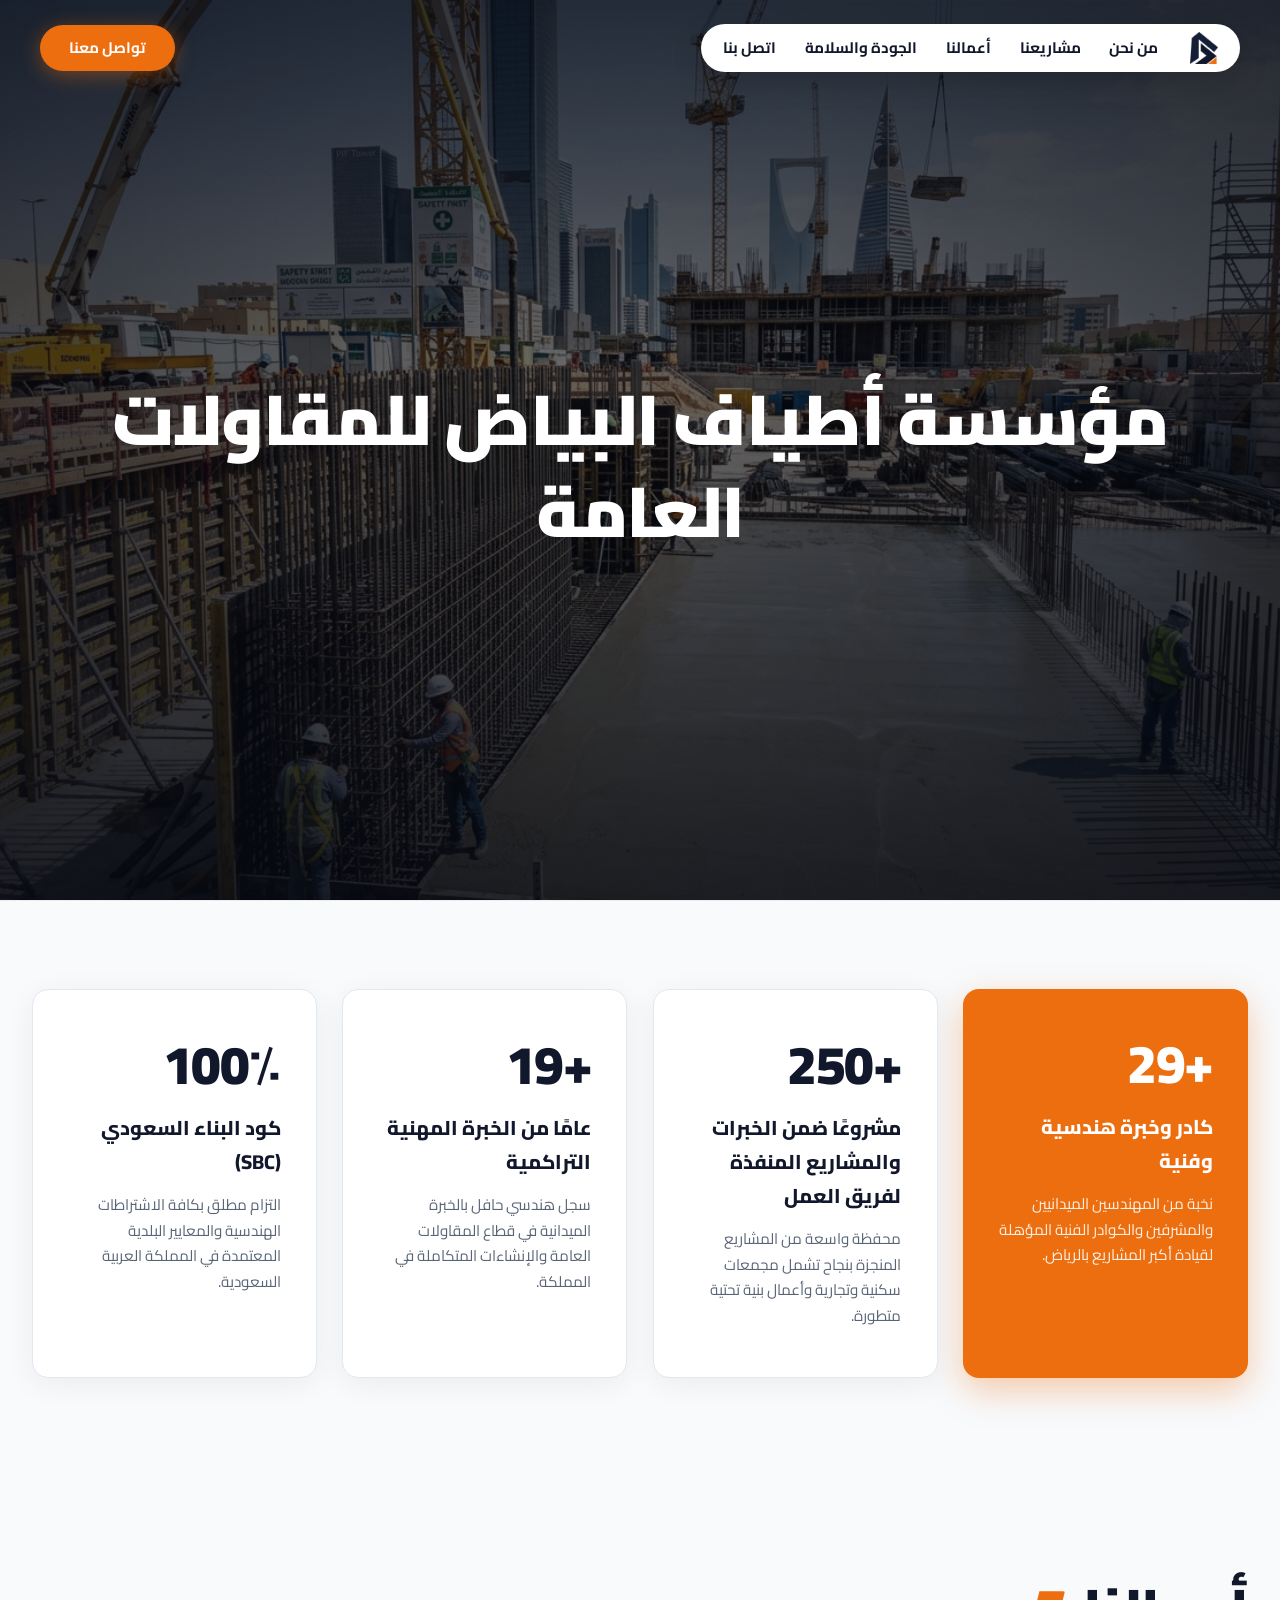
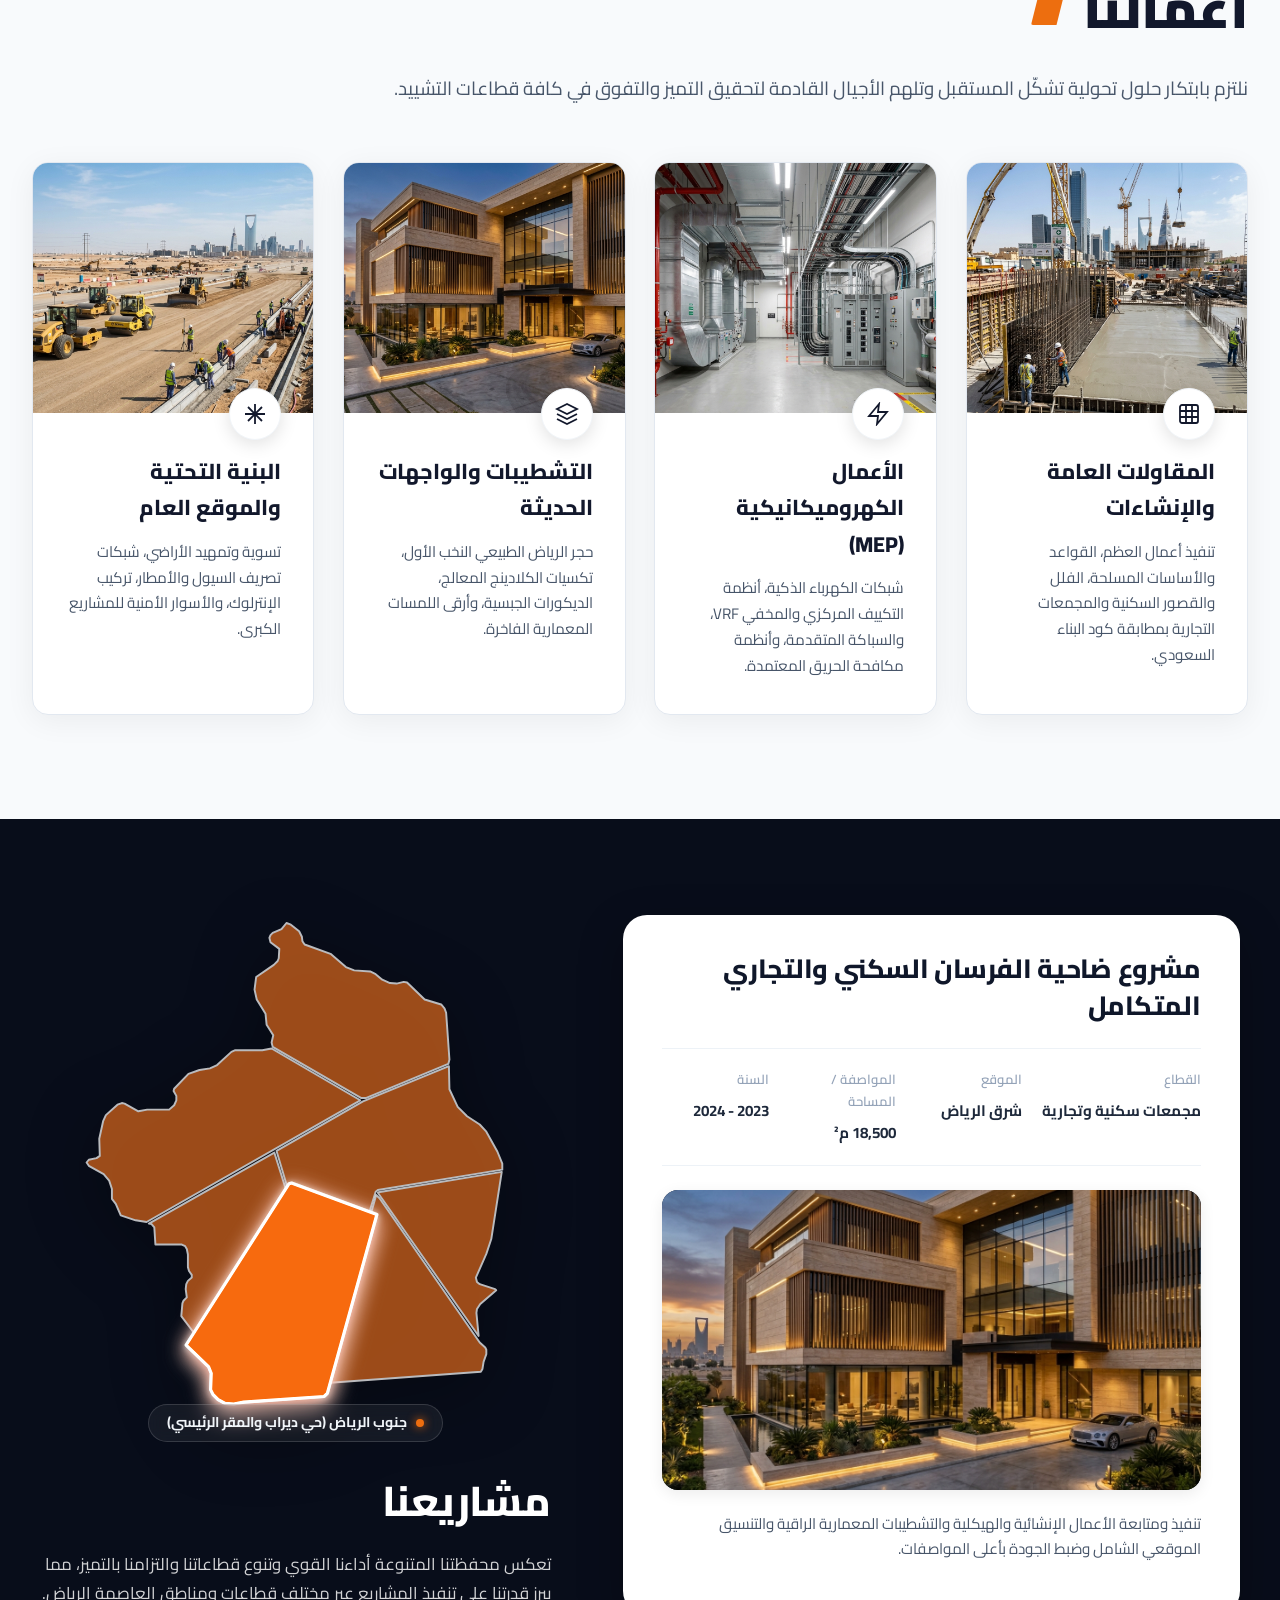
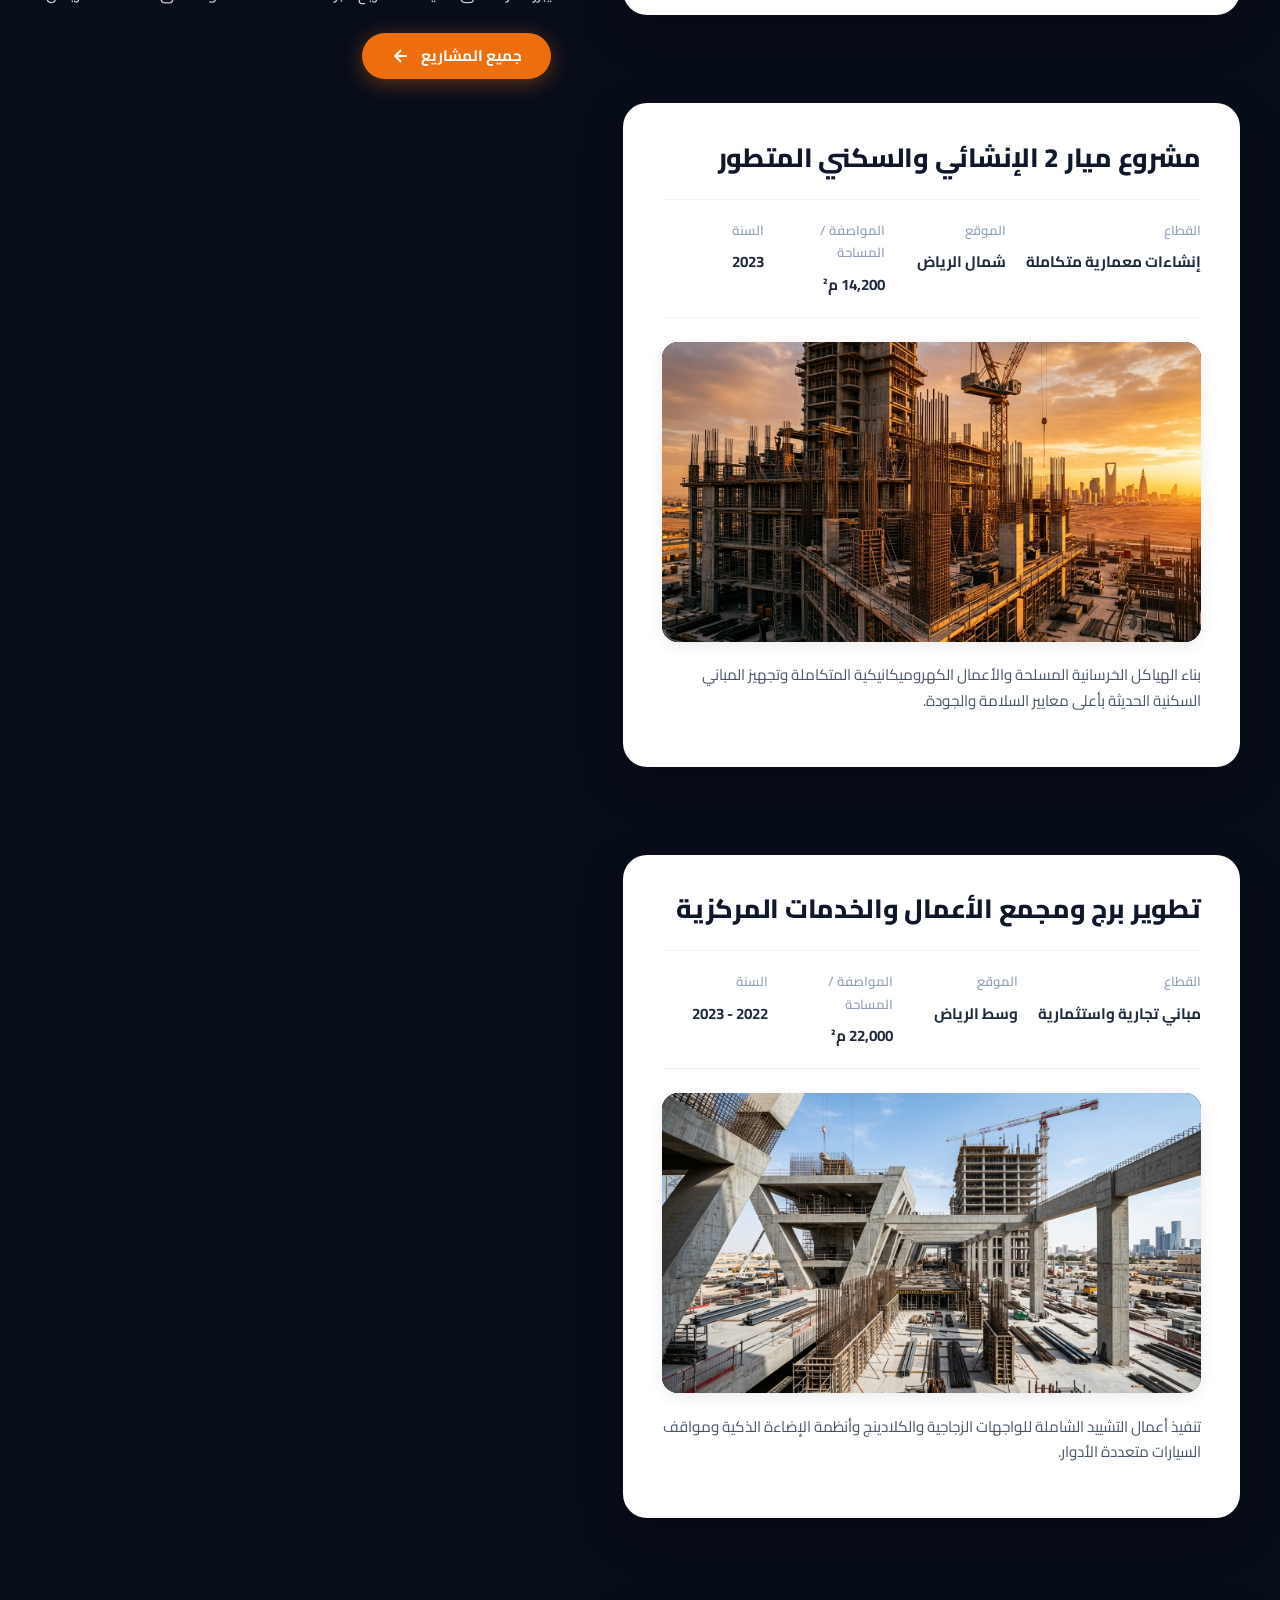
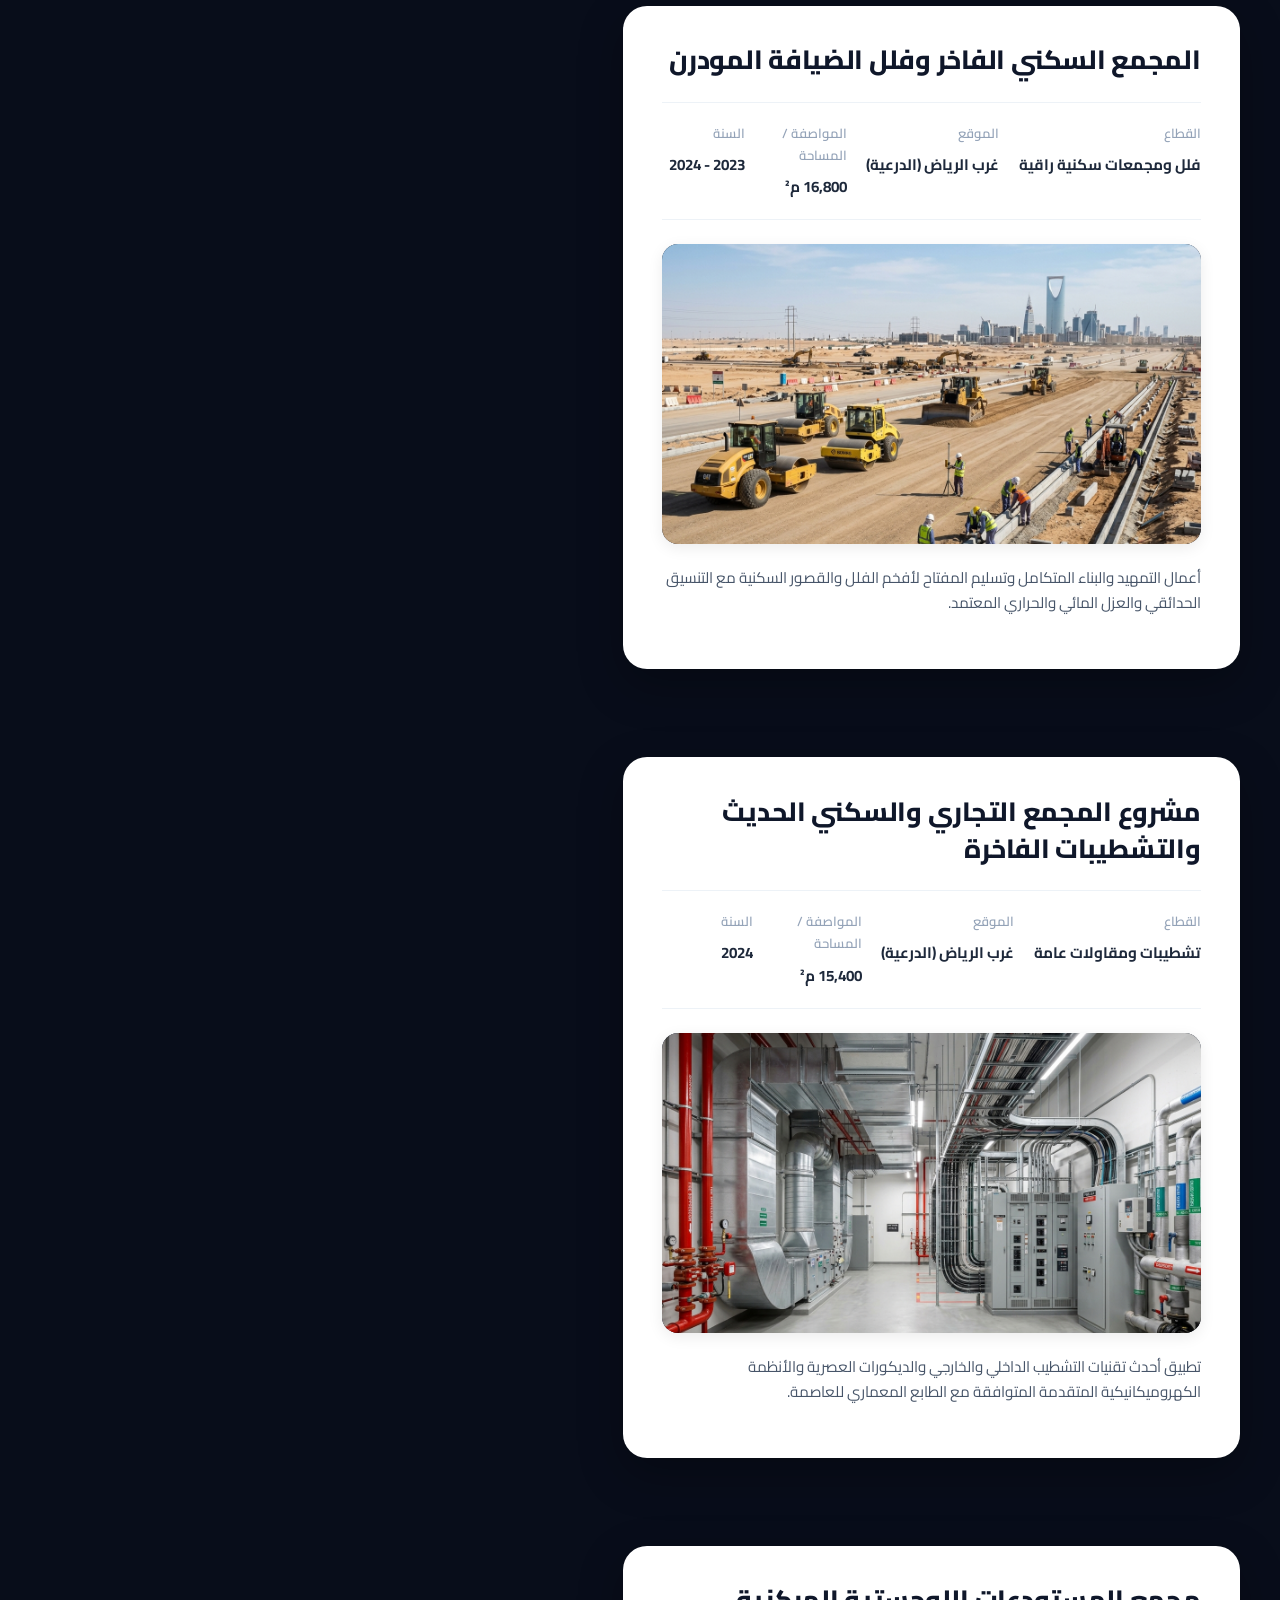
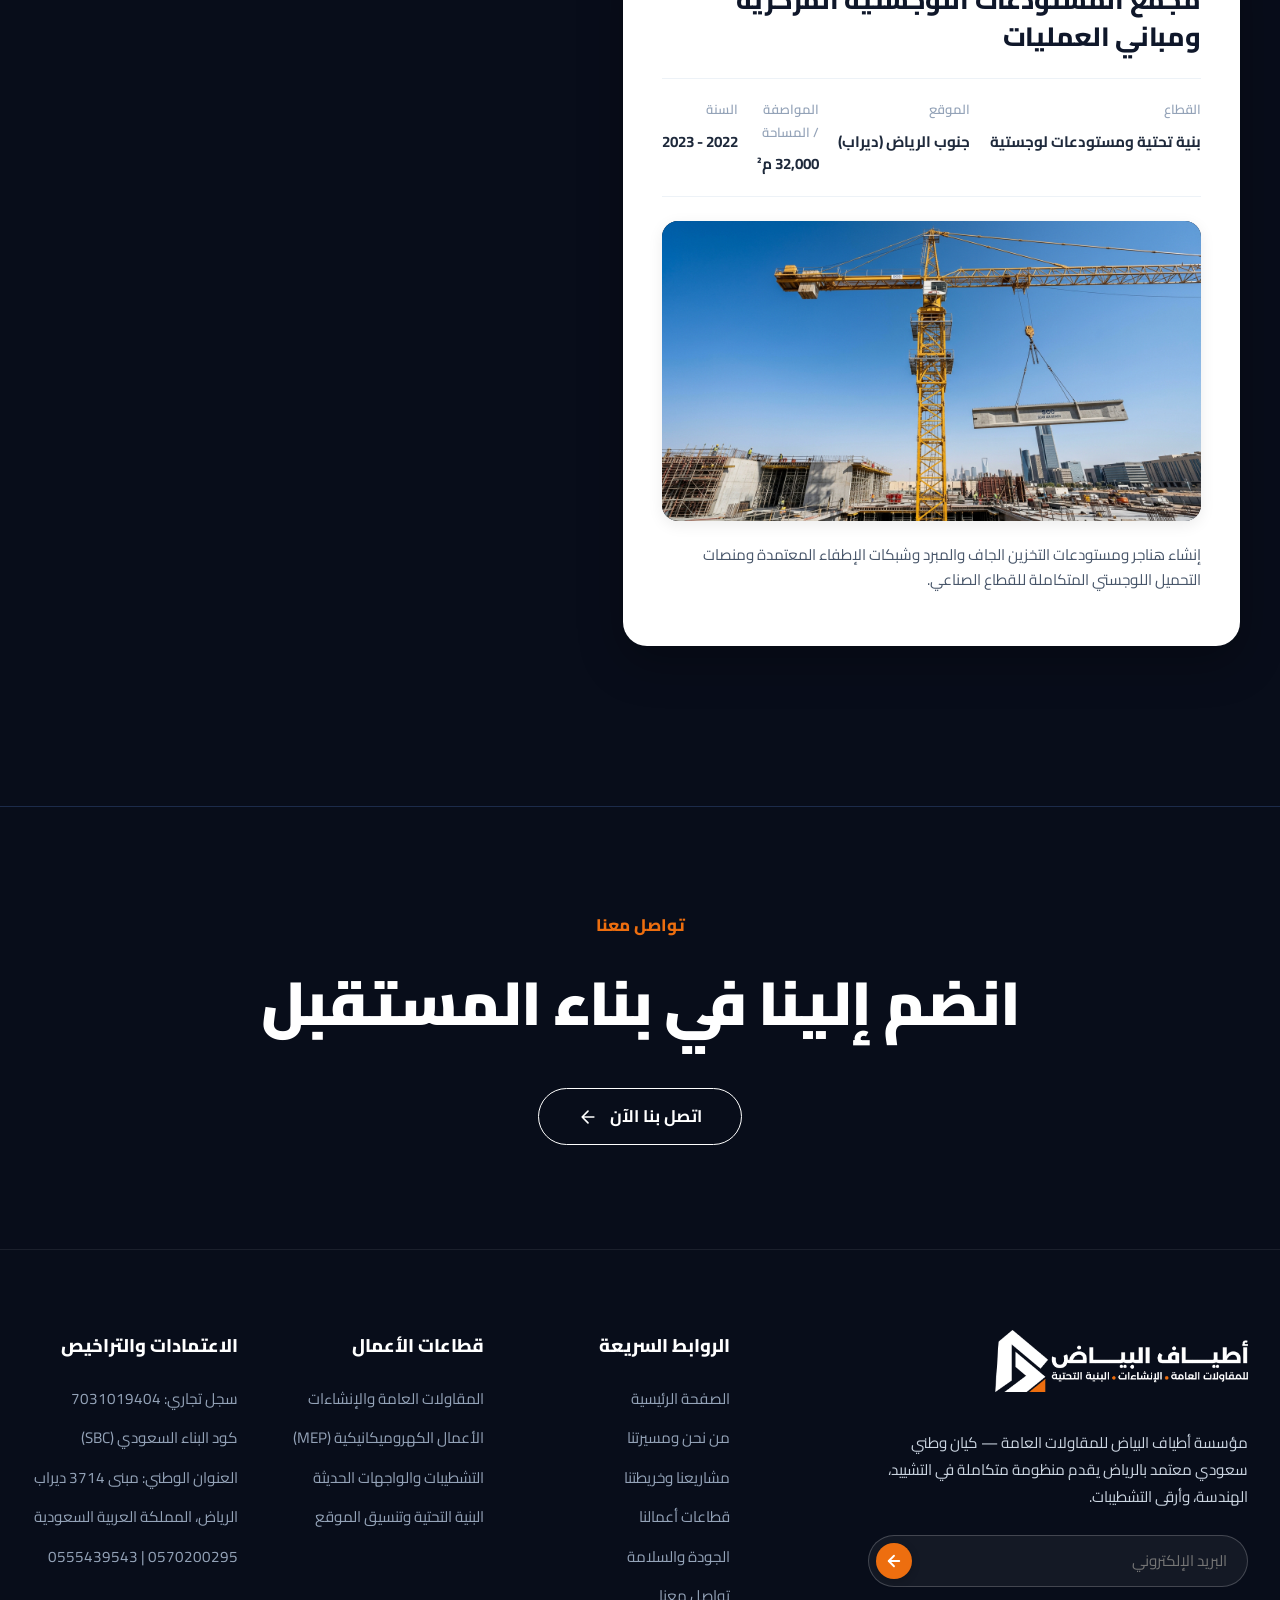
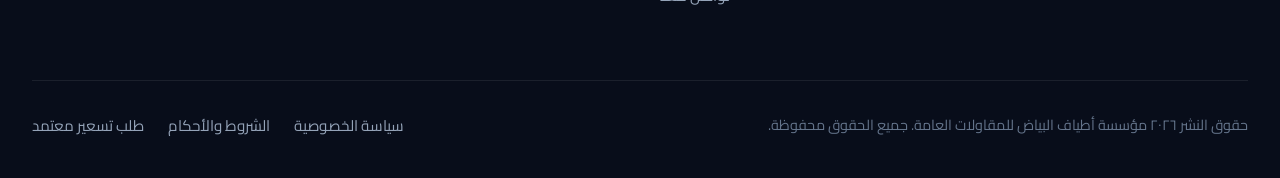
==== website/index.html @ ccd1df32 "Optimize mobile project cards sizing and padding to prevent screen clipping" ====
<!DOCTYPE html>
<html lang="ar" dir="rtl">
<head>
  <meta charset="UTF-8">
  <meta http-equiv="Cache-Control" content="no-cache, no-store, must-revalidate">
  <meta http-equiv="Pragma" content="no-cache">
  <meta http-equiv="Expires" content="0">
  <meta name="viewport" content="width=device-width, initial-scale=1.0">
  <title>مؤسسة أطياف البياض للمقاولات العامة | إتقانٌ يُبنى عليه</title>
  <meta name="description" content="مؤسسة وطنية سعودية رائدة في المقاولات العامة، الإنشاءات المتكاملة، الأعمال الكهروميكانيكية والتشطيبات الفاخرة بالرياض.">
  <link rel="stylesheet" href="css/style.css?v=20260916_v12">
  <link rel="icon" href="images/logo/logo-icon.png">
</head>
<body>
<!-- Nesma-Style Splash Screen / Intro Loader -->
<div class="site-splash-screen" id="siteSplashScreen">
  <div class="splash-inner">
    <div class="splash-logo-box">
      <img src="images/logo/logo-square.png" alt="أطياف البياض للمقاولات العامة" class="splash-logo-img">
    </div>
    <div class="splash-progress-bar">
      <div class="splash-progress-fill"></div>
    </div>
  </div>
</div>



<header class="site-header">
  <div class="header-inner">
    <!-- Right Floating Pill (With Vibrant Orange Brand Emblem) -->
    <div class="header-pill">
      <a href="index.html" class="pill-logo">
        <img src="images/logo/logo-icon.png" alt="أطياف البياض">
      </a>
      <button type="button" class="pill-toggle-btn" aria-label="القائمة">
        <svg class="icon-plus" width="18" height="18" viewBox="0 0 24 24" fill="none" stroke="#ffffff" stroke-width="2.8" stroke-linecap="round"><line x1="12" y1="5" x2="12" y2="19"></line><line x1="5" y1="12" x2="19" y2="12"></line></svg>
        <svg class="icon-hamburger" width="18" height="18" viewBox="0 0 24 24" fill="none" stroke="#ffffff" stroke-width="2.5" stroke-linecap="round"><line x1="4" y1="8" x2="20" y2="8"></line><line x1="4" y1="16" x2="20" y2="16"></line></svg>
      </button>
      <nav class="pill-nav">
        <a href="about.html" class="pill-link ">من نحن</a>
        <a href="projects.html" class="pill-link ">مشاريعنا</a>
        <a href="services.html" class="pill-link ">أعمالنا</a>
        <a href="quality-safety.html" class="pill-link ">الجودة والسلامة</a>
        <a href="contact.html" class="pill-link ">اتصل بنا</a>
      </nav>
    </div>
    
    <!-- Left Floating Elements -->
    <div class="header-left">
      <a href="contact.html" class="btn-pill-orange">تواصل معنا</a>
    </div>
  </div>
</header>

<!-- Mobile Navigation Drawer -->
<div class="mobile-nav-drawer">
  <div class="mobile-drawer-header">
    <img src="images/logo/logo-white.png" alt="أطياف البياض" style="height: 38px;">
    <button class="mobile-drawer-close" aria-label="إغلاق">&times;</button>
  </div>
  <div class="mobile-drawer-links">
    <a href="index.html" class="mobile-drawer-link active">الرئيسية</a>
    <a href="about.html" class="mobile-drawer-link ">من نحن</a>
    <a href="projects.html" class="mobile-drawer-link ">مشاريعنا</a>
    <a href="services.html" class="mobile-drawer-link ">أعمالنا</a>
    <a href="quality-safety.html" class="mobile-drawer-link ">الجودة والسلامة</a>
    <a href="contact.html" class="mobile-drawer-link ">اتصل بنا</a>
  </div>
  <div style="margin-top: auto;">
    <a href="contact.html" class="btn-pill-orange" style="width: 100%; justify-content: center;">طلب تسعير مباشر</a>
  </div>
</div>
<div class="drawer-overlay"></div>


<!-- Hero Section (Full-Screen Edge-to-Edge Architectural Video - Prominent & Minimal) -->
<section class="hero-nesma">
  <video class="hero-video-bg" autoplay muted loop playsinline poster="images/sector-construction.jpg">
    <source src="images/hero-video.mp4" type="video/mp4">
  </video>
  <div class="hero-fallback-bg" style="background-image: url('images/sector-construction.jpg');"></div>
  <div class="hero-overlay-nesma"></div>
  
  <div class="container">
    <div class="hero-content-nesma">
      <!-- Minimalist Dynamic Changing Single-Line Headline -->
      <h1 class="hero-dynamic-line">
        <span class="hero-rotating-text fade-in" id="heroRotatingText">مؤسسة أطياف البياض للمقاولات العامة</span>
      </h1>
    </div>
  </div>
</section>

<!-- Facts / Odometer Metric Row (Nesma 4 Floating Cards) -->
<section class="facts-section-nesma">
  <div class="container">
    <div class="facts-row-nesma">
      <!-- Card 1: Orange Featured Card -->
      <div class="fact-card-nesma fact-card-orange">
        <div class="fact-big-num">
          <span>+</span><span class="counter-val" data-target="29">29</span>
        </div>
        <div class="fact-card-title">كادر وخبرة هندسية وفنية</div>
        <p class="fact-card-p">نخبة من المهندسين الميدانيين والمشرفين والكوادر الفنية المؤهلة لقيادة أكبر المشاريع بالرياض.</p>
      </div>
      
      <!-- Card 2: White Card -->
      <div class="fact-card-nesma fact-card-white">
        <div class="fact-big-num">
          <span>+</span><span class="counter-val" data-target="250">250</span>
        </div>
        <div class="fact-card-title">مشروعًا ضمن الخبرات والمشاريع المنفذة لفريق العمل</div>
        <p class="fact-card-p">محفظة واسعة من المشاريع المنجزة بنجاح تشمل مجمعات سكنية وتجارية وأعمال بنية تحتية متطورة.</p>
      </div>
      
      <!-- Card 3: White Card -->
      <div class="fact-card-nesma fact-card-white">
        <div class="fact-big-num">
          <span>+</span><span class="counter-val" data-target="19">19</span>
        </div>
        <div class="fact-card-title">عامًا من الخبرة المهنية التراكمية</div>
        <p class="fact-card-p">سجل هندسي حافل بالخبرة الميدانية في قطاع المقاولات العامة والإنشاءات المتكاملة في المملكة.</p>
      </div>
      
      <!-- Card 4: White Card -->
      <div class="fact-card-nesma fact-card-white">
        <div class="fact-big-num">
          <span class="counter-val" data-target="100">100</span><span>٪</span>
        </div>
        <div class="fact-card-title">كود البناء السعودي (SBC)</div>
        <p class="fact-card-p">التزام مطلق بكافة الاشتراطات الهندسية والمعايير البلدية المعتمدة في المملكة العربية السعودية.</p>
      </div>
    </div>
  </div>
</section>

<!-- Our Business / Services Grid (Nesma Signature) -->
<section class="section-nesma section-nesma-light">
  <div class="container">
    <div class="section-head-nesma">
      <div class="heading-with-polygon">
        <span>أعمالنا</span>
        <span class="polygon-accent"></span>
      </div>
      <p class="section-subtitle-nesma">
        نلتزم بابتكار حلول تحولية تشكّل المستقبل وتلهم الأجيال القادمة لتحقيق التميز والتفوق في كافة قطاعات التشييد.
      </p>
    </div>
    
    <div class="services-row-nesma">
      <!-- Sector 1: Construction -->
      <a href="services.html#construction" class="service-card-nesma">
        <div class="service-img-wrap">
          <img src="images/sector-construction.jpg" alt="المقاولات العامة والإنشاءات">
        </div>
        <div class="service-icon-circle">
          <svg width="24" height="24" viewBox="0 0 24 24" fill="none" stroke="currentColor" stroke-width="1.8"><rect x="3" y="3" width="18" height="18" rx="2"/><path d="M9 3v18M15 3v18M3 9h18M3 15h18"/></svg>
        </div>
        <div class="service-content">
          <h3 class="service-title">المقاولات العامة والإنشاءات</h3>
          <p class="service-desc">تنفيذ أعمال العظم، القواعد والأساسات المسلحة، الفلل والقصور السكنية والمجمعات التجارية بمطابقة كود البناء السعودي.</p>
        </div>
      </a>
      
      <!-- Sector 2: MEP -->
      <a href="services.html#mep" class="service-card-nesma">
        <div class="service-img-wrap">
          <img src="images/sector-mep.jpg" alt="الأعمال الكهروميكانيكية">
        </div>
        <div class="service-icon-circle">
          <svg width="24" height="24" viewBox="0 0 24 24" fill="none" stroke="currentColor" stroke-width="1.8"><path d="M13 2L3 14h9l-1 8 10-12h-9l1-8z"/></svg>
        </div>
        <div class="service-content">
          <h3 class="service-title">الأعمال الكهروميكانيكية (MEP)</h3>
          <p class="service-desc">شبكات الكهرباء الذكية، أنظمة التكييف المركزي والمخفي VRF، والسباكة المتقدمة، وأنظمة مكافحة الحريق المعتمدة.</p>
        </div>
      </a>
      
      <!-- Sector 3: Finishing -->
      <a href="services.html#finishing" class="service-card-nesma">
        <div class="service-img-wrap">
          <img src="images/sector-finishing.jpg" alt="التشطيبات والواجهات الحديثة">
        </div>
        <div class="service-icon-circle">
          <svg width="24" height="24" viewBox="0 0 24 24" fill="none" stroke="currentColor" stroke-width="1.8"><path d="M12 2L2 7l10 5 10-5-10-5zM2 17l10 5 10-5M2 12l10 5 10-5"/></svg>
        </div>
        <div class="service-content">
          <h3 class="service-title">التشطيبات والواجهات الحديثة</h3>
          <p class="service-desc">حجر الرياض الطبيعي النخب الأول، تكسيات الكلادينج المعالج، الديكورات الجبسية، وأرقى اللمسات المعمارية الفاخرة.</p>
        </div>
      </a>
      
      <!-- Sector 4: Infrastructure -->
      <a href="services.html#infrastructure" class="service-card-nesma">
        <div class="service-img-wrap">
          <img src="images/sector-infrastructure.jpg" alt="البنية التحتية وتنسيق الموقع">
        </div>
        <div class="service-icon-circle">
          <svg width="24" height="24" viewBox="0 0 24 24" fill="none" stroke="currentColor" stroke-width="1.8"><path d="M2 12h20M12 2v20M5 5l14 14M5 19L19 5"/></svg>
        </div>
        <div class="service-content">
          <h3 class="service-title">البنية التحتية والموقع العام</h3>
          <p class="service-desc">تسوية وتمهيد الأراضي، شبكات تصريف السيول والأمطار، تركيب الإنترلوك، والأسوار الأمنية للمشاريع الكبرى.</p>
        </div>
      </a>
    </div>
  </div>
</section>


<!-- ==========================================================================
     NESMA & PARTNERS SCROLLYTELLING PROJECTS SECTION
     Unified Project Cards (Image + Information in ONE Container) + Sticky Riyadh Vector Map
     ========================================================================== -->
<section class="scrolly-projects-section" id="projects-section">
  <div class="scrolly-projects-container">
    
    <!-- Left Column: Natural Vertical Stream of Unified Project Cards -->
    <div class="scrolly-projects-stream">
      
      <!-- Project Item 1 -->
      <article class="scrolly-project-item" data-sector="sec-east" id="proj-item-1">
        <div class="project-white-card">
          <!-- 1. Title -->
          <h3 class="p-card-title">مشروع ضاحية الفرسان السكني والتجاري المتكامل</h3>
          
          <!-- 2. Metadata (4 Columns) -->
          <div class="p-card-meta-grid">
            <div class="p-meta-box">
              <span class="p-meta-lbl">القطاع</span>
              <strong class="p-meta-val">مجمعات سكنية وتجارية</strong>
            </div>
            <div class="p-meta-box">
              <span class="p-meta-lbl">الموقع</span>
              <strong class="p-meta-val">شرق الرياض</strong>
            </div>
            <div class="p-meta-box">
              <span class="p-meta-lbl">المواصفة / المساحة</span>
              <strong class="p-meta-val">18,500 م²</strong>
            </div>
            <div class="p-meta-box">
              <span class="p-meta-lbl">السنة</span>
              <strong class="p-meta-val">2023 - 2024</strong>
            </div>
          </div>

          <!-- 3. Photo inside the Container -->
          <div class="p-card-img-wrap">
            <img src="images/projects/proj-1.jpg" alt="مشروع ضاحية الفرسان السكني والتجاري المتكامل" loading="lazy">
          </div>

          <!-- 4. Description -->
          <p class="p-card-desc">
            تنفيذ ومتابعة الأعمال الإنشائية والهيكلية والتشطيبات المعمارية الراقية والتنسيق الموقعي الشامل وضبط الجودة بأعلى المواصفات.
          </p>
        </div>
      </article>

      <!-- Project Item 2 -->
      <article class="scrolly-project-item" data-sector="sec-north" id="proj-item-2">
        <div class="project-white-card">
          <!-- 1. Title -->
          <h3 class="p-card-title">مشروع ميار 2 الإنشائي والسكني المتطور</h3>
          
          <!-- 2. Metadata (4 Columns) -->
          <div class="p-card-meta-grid">
            <div class="p-meta-box">
              <span class="p-meta-lbl">القطاع</span>
              <strong class="p-meta-val">إنشاءات معمارية متكاملة</strong>
            </div>
            <div class="p-meta-box">
              <span class="p-meta-lbl">الموقع</span>
              <strong class="p-meta-val">شمال الرياض</strong>
            </div>
            <div class="p-meta-box">
              <span class="p-meta-lbl">المواصفة / المساحة</span>
              <strong class="p-meta-val">14,200 م²</strong>
            </div>
            <div class="p-meta-box">
              <span class="p-meta-lbl">السنة</span>
              <strong class="p-meta-val">2023</strong>
            </div>
          </div>

          <!-- 3. Photo inside the Container -->
          <div class="p-card-img-wrap">
            <img src="images/projects/proj-2.jpg" alt="مشروع ميار 2 الإنشائي والسكني المتطور" loading="lazy">
          </div>

          <!-- 4. Description -->
          <p class="p-card-desc">
            بناء الهياكل الخرسانية المسلحة والأعمال الكهروميكانيكية المتكاملة وتجهيز المباني السكنية الحديثة بأعلى معايير السلامة والجودة.
          </p>
        </div>
      </article>

      <!-- Project Item 3 -->
      <article class="scrolly-project-item" data-sector="sec-center" id="proj-item-3">
        <div class="project-white-card">
          <!-- 1. Title -->
          <h3 class="p-card-title">تطوير برج ومجمع الأعمال والخدمات المركزية</h3>
          
          <!-- 2. Metadata (4 Columns) -->
          <div class="p-card-meta-grid">
            <div class="p-meta-box">
              <span class="p-meta-lbl">القطاع</span>
              <strong class="p-meta-val">مباني تجارية واستثمارية</strong>
            </div>
            <div class="p-meta-box">
              <span class="p-meta-lbl">الموقع</span>
              <strong class="p-meta-val">وسط الرياض</strong>
            </div>
            <div class="p-meta-box">
              <span class="p-meta-lbl">المواصفة / المساحة</span>
              <strong class="p-meta-val">22,000 م²</strong>
            </div>
            <div class="p-meta-box">
              <span class="p-meta-lbl">السنة</span>
              <strong class="p-meta-val">2022 - 2023</strong>
            </div>
          </div>

          <!-- 3. Photo inside the Container -->
          <div class="p-card-img-wrap">
            <img src="images/projects/proj-3.jpg" alt="تطوير برج ومجمع الأعمال والخدمات المركزية" loading="lazy">
          </div>

          <!-- 4. Description -->
          <p class="p-card-desc">
            تنفيذ أعمال التشييد الشاملة للواجهات الزجاجية والكلادينج وأنظمة الإضاءة الذكية ومواقف السيارات متعددة الأدوار.
          </p>
        </div>
      </article>

      <!-- Project Item 4 -->
      <article class="scrolly-project-item" data-sector="sec-west" id="proj-item-4">
        <div class="project-white-card">
          <!-- 1. Title -->
          <h3 class="p-card-title">المجمع السكني الفاخر وفلل الضيافة المودرن</h3>
          
          <!-- 2. Metadata (4 Columns) -->
          <div class="p-card-meta-grid">
            <div class="p-meta-box">
              <span class="p-meta-lbl">القطاع</span>
              <strong class="p-meta-val">فلل ومجمعات سكنية راقية</strong>
            </div>
            <div class="p-meta-box">
              <span class="p-meta-lbl">الموقع</span>
              <strong class="p-meta-val">غرب الرياض (الدرعية)</strong>
            </div>
            <div class="p-meta-box">
              <span class="p-meta-lbl">المواصفة / المساحة</span>
              <strong class="p-meta-val">16,800 م²</strong>
            </div>
            <div class="p-meta-box">
              <span class="p-meta-lbl">السنة</span>
              <strong class="p-meta-val">2023 - 2024</strong>
            </div>
          </div>

          <!-- 3. Photo inside the Container -->
          <div class="p-card-img-wrap">
            <img src="images/projects/proj-4.jpg" alt="المجمع السكني الفاخر وفلل الضيافة المودرن" loading="lazy">
          </div>

          <!-- 4. Description -->
          <p class="p-card-desc">
            أعمال التمهيد والبناء المتكامل وتسليم المفتاح لأفخم الفلل والقصور السكنية مع التنسيق الحدائقي والعزل المائي والحراري المعتمد.
          </p>
        </div>
      </article>

      <!-- Project Item 5 -->
      <article class="scrolly-project-item" data-sector="sec-west" id="proj-item-5">
        <div class="project-white-card">
          <!-- 1. Title -->
          <h3 class="p-card-title">مشروع المجمع التجاري والسكني الحديث والتشطيبات الفاخرة</h3>
          
          <!-- 2. Metadata (4 Columns) -->
          <div class="p-card-meta-grid">
            <div class="p-meta-box">
              <span class="p-meta-lbl">القطاع</span>
              <strong class="p-meta-val">تشطيبات ومقاولات عامة</strong>
            </div>
            <div class="p-meta-box">
              <span class="p-meta-lbl">الموقع</span>
              <strong class="p-meta-val">غرب الرياض (الدرعية)</strong>
            </div>
            <div class="p-meta-box">
              <span class="p-meta-lbl">المواصفة / المساحة</span>
              <strong class="p-meta-val">15,400 م²</strong>
            </div>
            <div class="p-meta-box">
              <span class="p-meta-lbl">السنة</span>
              <strong class="p-meta-val">2024</strong>
            </div>
          </div>

          <!-- 3. Photo inside the Container -->
          <div class="p-card-img-wrap">
            <img src="images/projects/proj-5.jpg" alt="مشروع المجمع التجاري والسكني الحديث" loading="lazy">
          </div>

          <!-- 4. Description -->
          <p class="p-card-desc">
            تطبيق أحدث تقنيات التشطيب الداخلي والخارجي والديكورات العصرية والأنظمة الكهروميكانيكية المتقدمة المتوافقة مع الطابع المعماري للعاصمة.
          </p>
        </div>
      </article>

      <!-- Project Item 6 -->
      <article class="scrolly-project-item" data-sector="sec-south" id="proj-item-6">
        <div class="project-white-card">
          <!-- 1. Title -->
          <h3 class="p-card-title">مجمع المستودعات اللوجستية المركزية ومباني العمليات</h3>
          
          <!-- 2. Metadata (4 Columns) -->
          <div class="p-card-meta-grid">
            <div class="p-meta-box">
              <span class="p-meta-lbl">القطاع</span>
              <strong class="p-meta-val">بنية تحتية ومستودعات لوجستية</strong>
            </div>
            <div class="p-meta-box">
              <span class="p-meta-lbl">الموقع</span>
              <strong class="p-meta-val">جنوب الرياض (ديراب)</strong>
            </div>
            <div class="p-meta-box">
              <span class="p-meta-lbl">المواصفة / المساحة</span>
              <strong class="p-meta-val">32,000 م²</strong>
            </div>
            <div class="p-meta-box">
              <span class="p-meta-lbl">السنة</span>
              <strong class="p-meta-val">2022 - 2023</strong>
            </div>
          </div>

          <!-- 3. Photo inside the Container -->
          <div class="p-card-img-wrap">
            <img src="images/projects/proj-6.jpg" alt="مجمع المستودعات اللوجستية المركزية ومباني العمليات" loading="lazy">
          </div>

          <!-- 4. Description -->
          <p class="p-card-desc">
            إنشاء هناجر ومستودعات التخزين الجاف والمبرد وشبكات الإطفاء المعتمدة ومنصات التحميل اللوجستي المتكاملة للقطاع الصناعي.
          </p>
        </div>
      </article>

    </div>

    <!-- Right Column: Clean Detailed Riyadh Vector Map Directly on Navy Canvas -->
    <div class="scrolly-map-sticky-col">
      <div class="nesma-map-wrapper">
  <svg class="riyadh-real-map-svg" id="riyadhRealMapSvg" viewBox="0 0 757 850" fill="none" xmlns="http://www.w3.org/2000/svg">
  <defs>
    <filter id="activePieceGlow" x="-30%" y="-30%" width="160%" height="160%">
      <feDropShadow dx="0" dy="8" stdDeviation="16" flood-color="#ED6E0F" flood-opacity="0.85"/>
      <feDropShadow dx="0" dy="2" stdDeviation="6" flood-color="#ffffff" flood-opacity="0.9"/>
    </filter>
  </defs>
  <g class="map-sectors-group">
    <!-- Sector 1: شمال الرياض (النرجس والياسمين) -->
    <path id="sec-north" class="map-piece" data-name="شمال الرياض (النرجس والياسمين)" data-cx="476.0" data-cy="175.7" d="M 334 22 L 332 27 L 334 35 L 350 47 L 349 64 L 347 69 L 340 76 L 308 98 L 305 121 L 309 139 L 325 165 L 327 185 L 339 204 L 336 217 L 338 225 L 499 318 L 507 318 L 657 256 L 659 248 L 653 163 L 650 155 L 644 148 L 614 139 L 582 108 L 576 107 L 563 110 L 551 109 L 537 103 L 525 93 L 515 88 L 486 86 L 471 80 L 443 56 L 396 39 L 392 33 L 391 25 L 386 15 L 371 3 L 363 0 L 354 11 L 338 18 Z" fill="#E8630C" stroke="#FFFFFF" stroke-width="3.5" stroke-linejoin="round" />
    <!-- Sector 2: غرب الرياض (بوابة الدرعية) -->
    <path id="sec-west" class="map-piece" data-name="غرب الرياض (بوابة الدرعية)" data-cx="225.3" data-cy="375.0" d="M 497 322 L 336 228 L 319 231 L 270 231 L 263 234 L 237 258 L 224 264 L 205 267 L 185 274 L 159 301 L 158 305 L 163 314 L 163 322 L 159 331 L 150 339 L 110 339 L 94 342 L 69 328 L 64 327 L 56 330 L 35 349 L 30 360 L 23 392 L 24 423 L 18 427 L 4 430 L 0 435 L 4 441 L 31 456 L 41 468 L 46 483 L 46 501 L 53 510 L 62 531 L 89 540 L 109 543 Z" fill="#E8630C" stroke="#FFFFFF" stroke-width="3.5" stroke-linejoin="round" />
    <!-- Sector 3: وسط الرياض (طريق الملك فهد والعليا) -->
    <path id="sec-center" class="map-piece" data-name="وسط الرياض (طريق الملك فهد والعليا)" data-cx="546.8" data-cy="408.3" d="M 755 437 L 746 415 L 726 379 L 714 366 L 691 351 L 674 334 L 659 302 L 658 260 L 502 324 L 345 414 L 367 488 L 372 493 L 505 543 L 508 543 L 525 488 L 529 485 L 755 448 Z" fill="#E8630C" stroke="#FFFFFF" stroke-width="3.5" stroke-linejoin="round" />
    <!-- Sector 4: جنوب غرب الرياض (المزاحمية والقويعية) -->
    <path id="sec-southwest" class="map-piece" data-name="جنوب غرب الرياض (المزاحمية والقويعية)" data-cx="244.9" data-cy="563.3" d="M 341 417 L 113 546 L 118 547 L 123 553 L 125 584 L 173 584 L 179 587 L 182 592 L 184 602 L 184 625 L 186 632 L 191 639 L 191 644 L 184 650 L 181 656 L 180 665 L 182 680 L 176 686 L 174 691 L 172 714 L 200 751 L 361 499 L 363 487 Z" fill="#E8630C" stroke="#FFFFFF" stroke-width="3.5" stroke-linejoin="round" />
    <!-- Sector 5: شرق الرياض (ضاحية الفرسان واليرموك) -->
    <path id="sec-east" class="map-piece" data-name="شرق الرياض (ضاحية الفرسان واليرموك)" data-cx="663.3" data-cy="561.9" d="M 530 489 L 529 490 L 712 750 L 708 708 L 709 701 L 715 692 L 744 667 L 742 665 L 714 656 L 709 652 L 707 644 L 726 601 L 735 574 L 754 452 Z" fill="#E8630C" stroke="#FFFFFF" stroke-width="3.5" stroke-linejoin="round" />
    <!-- Sector 6: جنوب شرق الرياض (الخرج والمناطق الصناعية) -->
    <path id="sec-southeast" class="map-piece" data-name="جنوب شرق الرياض (الخرج والمناطق الصناعية)" data-cx="567.0" data-cy="713.0" d="M 526 494 L 430 836 L 716 815 L 719 810 L 721 797 L 726 783 L 726 775 L 724 771 L 714 762 L 532 500 Z" fill="#E8630C" stroke="#FFFFFF" stroke-width="3.5" stroke-linejoin="round" />
    <!-- Sector 7: جنوب الرياض (حي ديراب والمقر الرئيسي) -->
    <path id="sec-south" class="map-piece" data-name="جنوب الرياض (حي ديراب والمقر الرئيسي)" data-cx="362.4" data-cy="686.7" d="M 506 547 L 370 497 L 366 498 L 202 755 L 238 790 L 242 800 L 241 826 L 245 834 L 253 842 L 264 848 L 278 849 L 294 846 L 422 837 L 427 832 Z" fill="#E8630C" stroke="#FFFFFF" stroke-width="3.5" stroke-linejoin="round" />
  </g>
</svg>
  <!-- Floating Sector Badge -->
  <div class="active-district-indicator" id="activeDistrictBadge">
    <span class="district-pulse-dot"></span>
    <span class="district-name" id="activeDistrictName">شرق الرياض (ضاحية الفرسان واليرموك)</span>
  </div>
</div>

      <!-- Bottom Right Title & CTA -->
      <div class="nesma-projects-caption">
        <h2 class="nesma-caption-title">مشاريعنا</h2>
        <p class="nesma-caption-desc">
          تعكس محفظتنا المتنوعة أداءنا القوي وتنوع قطاعاتنا والتزامنا بالتميز، مما يبرز قدرتنا على تنفيذ المشاريع عبر مختلف قطاعات ومناطق العاصمة الرياض.
        </p>
        <div class="nesma-cta-wrap">
          <a href="projects.html" class="btn-pill-orange">
            <span>جميع المشاريع</span>
            <svg width="20" height="20" viewBox="0 0 24 24" fill="none" stroke="currentColor" stroke-width="2.5"><path d="M19 12H5M12 19l-7-7 7-7"/></svg>
          </a>
        </div>
      </div>
    </div>

  </div>
</section>





<!-- Pre-Footer Call to Action (Nesma Signature) -->
<section class="pre-footer-cta">
  <div class="container">
    <span class="pre-footer-label">تواصل معنا</span>
    <h2 class="pre-footer-title">انضم إلينا في بناء المستقبل</h2>
    <a href="contact.html" class="btn-cta-outline">
      <span>اتصل بنا الآن</span>
      <svg width="20" height="20" viewBox="0 0 24 24" fill="none" stroke="currentColor" stroke-width="2" stroke-linecap="round" stroke-linejoin="round"><path d="M19 12H5M12 19l-7-7 7-7"/></svg>
    </a>
  </div>
</section>


<!-- Mega Corporate Footer (Nesma Model) -->
<footer class="site-footer-nesma">
  <div class="container">
    <div class="footer-top-row">
      <div>
        <a href="index.html" class="footer-logo-link" aria-label="أطياف البياض للمقاولات العامة">
          <img src="images/logo/logo-footer.png?v=3" alt="أطياف البياض للمقاولات العامة" class="footer-logo-img">
        </a>
        
        <p style="font-size: 0.95rem; color: var(--slate-300); line-height: 1.8; margin-bottom: 1.5rem; max-width: 380px;">
          مؤسسة أطياف البياض للمقاولات العامة — كيان وطني سعودي معتمد بالرياض يقدم منظومة متكاملة في التشييد، الهندسة، وأرقى التشطيبات.
        </p>
        
        <form class="newsletter-box" onsubmit="return false;">
            <div class="newsletter-field">
    <input type="email" class="newsletter-input" placeholder="البريد الإلكتروني" required>
    <button type="submit" class="newsletter-btn" aria-label="إرسال البريد">
            <svg width="18" height="18" viewBox="0 0 24 24" fill="none" stroke="currentColor" stroke-width="2.5" stroke-linecap="round" stroke-linejoin="round"><line x1="19" y1="12" x2="5" y2="12"></line><polyline points="12 19 5 12 12 5"></polyline></svg>
          </button>
  </div>
  <div class="newsletter-feedback" aria-live="polite"></div>
        </form>

      </div>
      
      <div class="footer-columns-grid">
        <div>
          <h4 class="footer-col-title">الروابط السريعة</h4>
          <div class="footer-links-list">
            <a href="index.html" class="footer-nav-link">الصفحة الرئيسية</a>
            <a href="about.html" class="footer-nav-link">من نحن ومسيرتنا</a>
            <a href="projects.html" class="footer-nav-link">مشاريعنا وخريطتنا</a>
            <a href="services.html" class="footer-nav-link">قطاعات أعمالنا</a>
            <a href="quality-safety.html" class="footer-nav-link">الجودة والسلامة</a>
            <a href="contact.html" class="footer-nav-link">تواصل معنا</a>
          </div>
        </div>
        
        <div>
          <h4 class="footer-col-title">قطاعات الأعمال</h4>
          <div class="footer-links-list">
            <a href="services.html#construction" class="footer-nav-link">المقاولات العامة والإنشاءات</a>
            <a href="services.html#mep" class="footer-nav-link">الأعمال الكهروميكانيكية (MEP)</a>
            <a href="services.html#finishing" class="footer-nav-link">التشطيبات والواجهات الحديثة</a>
            <a href="services.html#infrastructure" class="footer-nav-link">البنية التحتية وتنسيق الموقع</a>
          </div>
        </div>
        
        <div>
          <h4 class="footer-col-title">الاعتمادات والتراخيص</h4>
          <div class="footer-links-list">
            <span class="footer-nav-link">سجل تجاري: 7031019404</span>
            <span class="footer-nav-link">كود البناء السعودي (SBC)</span>
            <span class="footer-nav-link">العنوان الوطني: مبنى 3714 ديراب</span>
            <span class="footer-nav-link">الرياض، المملكة العربية السعودية</span>
            <span class="footer-nav-link" style="direction: ltr; text-align: right;">0555439543 | 0570200295</span>
          </div>
        </div>
      </div>
    </div>
    
    <div class="footer-bottom-bar">
      <div>حقوق النشر ٢٠٢٦ مؤسسة أطياف البياض للمقاولات العامة. جميع الحقوق محفوظة.</div>
      <div style="display: flex; gap: 1.5rem;">
        <a href="javascript:void(0)" class="footer-nav-link js-open-privacy">سياسة الخصوصية</a>
        <a href="javascript:void(0)" class="footer-nav-link js-open-terms">الشروط والأحكام</a>
        <a href="contact.html" class="footer-nav-link">طلب تسعير معتمد</a>
      </div>
    </div>
  </div>
</footer>

<script src="js/main.js?v=20260916_v12"></script>
</body>
</html>
---- website/css/style.css ----
/* ==========================================================================
   Atyaf Al-Bayad General Contracting - Full Nesma & Partners Architecture
   Full-screen 100vw, Dynamic Contoured Saudi Map, White Showcase Card,
   Floating Pill Header with Orange Brand Emblem.
   ========================================================================== */

@import url('https://fonts.googleapis.com/css2?family=Cairo:wght@300;400;500;600;700;800;900&display=swap');

:root {
  --navy-950: #070a12;
  --navy-900: #0b1120;
  --navy-850: #10172a;
  --navy-800: #12182c;
  
  --dark-teal-bg: #080d1a;
  --dark-teal-surface: #101a2e;
  --dark-teal-border: #1c2b4a;
  --map-stroke: #223559;
  --map-fill: #0c1424;
  --map-fill-active: #1c2b4a;
  
  --orange-500: #ed6e0f;
  --orange-600: #d85e05;
  --orange-50: rgba(237, 110, 15, 0.08);
  --orange-100: rgba(237, 110, 15, 0.15);
  
  --white: #ffffff;
  --slate-50: #f8fafc;
  --slate-100: #f1f5f9;
  --slate-200: #e2e8f0;
  --slate-300: #cbd5e1;
  --slate-400: #94a3b8;
  --slate-500: #64748b;
  --slate-600: #475569;
  --slate-700: #334155;
  --slate-800: #1e293b;
  --slate-900: #0f172a;

  --font-family: 'Cairo', -apple-system, BlinkMacSystemFont, "Segoe UI", Roboto, sans-serif;
  --transition-fast: all 0.25s cubic-bezier(0.16, 1, 0.3, 1);
  --transition: all 0.4s cubic-bezier(0.16, 1, 0.3, 1);
  --transition-smooth: all 0.7s cubic-bezier(0.16, 1, 0.3, 1);
  
  --radius-sm: 8px;
  --radius-md: 16px;
  --radius-lg: 24px;
  --radius-pill: 9999px;

  --space-xs: 8px;
  --space-sm: 16px;
  --space-md: 24px;
  --space-lg: 32px;
  --space-xl: 48px;
  --space-2xl: 64px;
  --space-3xl: 96px;
  
  --shadow-subtle: 0 6px 30px rgba(0, 0, 0, 0.06);
  --shadow-hover: 0 20px 45px rgba(0, 0, 0, 0.12);
  --shadow-card: 0 25px 60px rgba(0, 0, 0, 0.35);
}

*, *::before, *::after {
  box-sizing: border-box;
  margin: 0;
  padding: 0;
}

html {
  scroll-behavior: smooth;
  font-size: 16px;
  direction: rtl;
  text-align: right;
}

body {
  font-family: var(--font-family);
  background-color: var(--white);
  color: var(--slate-800);
  line-height: 1.7;
  position: relative;
  -webkit-font-smoothing: antialiased;
}

a {
  text-decoration: none;
  color: inherit;
  transition: var(--transition-fast);
}

ul {
  list-style: none;
}

img {
  max-width: 100%;
  height: auto;
  display: block;
}

.container {
  width: 100%;
  max-width: 1400px;
  margin-left: auto;
  margin-right: auto;
  padding-left: 2rem;
  padding-right: 2rem;
}

.container-fluid {
  width: 100%;
  padding-left: 4vw;
  padding-right: 4vw;
}

/* ==========================================================================
   FLOATING PILL HEADER (Nesma Signature)
   ========================================================================== */
/* ==========================================================================
   FLOATING PILL HEADER (Nesma Signature Collapsible Architecture)
   ========================================================================== */
.site-header {
  position: fixed;
  top: 1.5rem;
  right: 0;
  left: 0;
  z-index: 1000;
  pointer-events: none;
  transition: all 0.4s cubic-bezier(0.16, 1, 0.3, 1);
}

.site-header.scrolled {
  top: 1rem;
}

.header-inner {
  display: flex;
  justify-content: space-between;
  align-items: center;
  max-width: 1440px;
  margin: 0 auto;
  padding: 0 2.5rem;
  width: 100%;
}

/* Right Floating Pill (Nesma Collapsible Architecture) */
.header-pill {
  pointer-events: auto;
  display: flex;
  align-items: center;
  background: var(--white);
  padding: 0.5rem 1.4rem;
  border-radius: var(--radius-pill);
  box-shadow: 0 8px 32px rgba(0, 0, 0, 0.16);
  gap: 2rem;
  transition: all 0.4s cubic-bezier(0.16, 1, 0.3, 1);
  overflow: hidden;
  max-width: 800px;
}

.pill-logo {
  display: flex;
  align-items: center;
  flex-shrink: 0;
}

.pill-logo img {
  height: 32px;
  width: auto;
  object-fit: contain;
  transition: transform 0.3s ease;
}

.pill-logo:hover img {
  transform: scale(1.08);
}

/* Plus Toggle Button (Appears only when scrolled) */
.pill-toggle-btn {
  display: none;
  align-items: center;
  justify-content: center;
  width: 38px;
  height: 38px;
  border-radius: 50%;
  background: var(--navy-900);
  color: var(--white);
  border: none;
  cursor: pointer;
  flex-shrink: 0;
  transition: all 0.35s cubic-bezier(0.16, 1, 0.3, 1);
  padding: 0;
  box-shadow: 0 2px 8px rgba(0, 0, 0, 0.18);
}

.pill-toggle-btn svg {
  transition: transform 0.35s cubic-bezier(0.16, 1, 0.3, 1);
  display: block;
}

.pill-toggle-btn .icon-plus {
  display: block;
}

.pill-toggle-btn .icon-hamburger {
  display: none;
}

.pill-toggle-btn:hover {
  background: var(--orange-500);
  transform: scale(1.08);
}

.pill-nav {
  display: flex;
  align-items: center;
  gap: 1.8rem;
  white-space: nowrap;
  transition: all 0.4s cubic-bezier(0.16, 1, 0.3, 1);
  overflow: hidden;
}

.pill-link {
  color: var(--navy-800);
  font-size: 0.95rem;
  font-weight: 700;
  position: relative;
  padding: 0.2rem 0;
  transition: color 0.2s ease;
}

.pill-link:hover, .pill-link.active {
  color: var(--orange-500);
}

/* --- Scrolled Docked State (Collapses on Scroll to Right; Expands on Hover) --- */
.site-header.scrolled .pill-toggle-btn {
  display: inline-flex;
}

/* When scrolled and NOT hovered / expanded: shrink to compact logo + plus badge (Nesma Exact 2.06:1 Proportions) */
.site-header.scrolled .header-pill:not(:hover):not(.is-expanded) {
  min-width: 114px;
  height: 52px;
  gap: 0.85rem;
  padding: 0.35rem 0.95rem 0.35rem 0.5rem;
  box-shadow: 0 8px 24px rgba(0, 0, 0, 0.22);
}

.site-header.scrolled .header-pill:not(:hover):not(.is-expanded) .pill-nav {
  max-width: 0;
  opacity: 0;
  margin: 0;
  padding: 0;
  gap: 0;
  pointer-events: none;
  visibility: hidden;
}

/* When hovered or clicked in scrolled state: smoothly expand and HIDE the circle/x completely */
.site-header.scrolled .header-pill:hover,
.site-header.scrolled .header-pill.is-expanded {
  gap: 1.8rem;
  padding: 0.5rem 1.4rem;
  box-shadow: 0 12px 36px rgba(0, 0, 0, 0.28);
}

.site-header.scrolled .header-pill:hover .pill-toggle-btn,
.site-header.scrolled .header-pill.is-expanded .pill-toggle-btn {
  width: 0 !important;
  max-width: 0 !important;
  opacity: 0 !important;
  padding: 0 !important;
  margin: 0 !important;
  border: none !important;
  pointer-events: none !important;
  visibility: hidden !important;
  overflow: hidden !important;
}

.site-header.scrolled .header-pill:hover .pill-nav,
.site-header.scrolled .header-pill.is-expanded .pill-nav {
  max-width: 650px;
  opacity: 1;
  pointer-events: auto;
  visibility: visible;
}

/* Left Group */
.header-left {
  pointer-events: auto;
  display: flex;
  align-items: center;
  gap: 1.4rem;
}

.lang-switch {
  color: var(--white);
  font-weight: 700;
  font-size: 0.95rem;
  text-shadow: 0 2px 8px rgba(0, 0, 0, 0.8);
  transition: opacity 0.2s ease;
}

.lang-switch:hover {
  opacity: 0.8;
}

.btn-pill-orange {
  background: var(--orange-500);
  color: var(--white);
  padding: 0.65rem 1.8rem;
  border-radius: var(--radius-pill);
  font-weight: 700;
  font-size: 0.95rem;
  box-shadow: 0 4px 20px rgba(237, 110, 15, 0.4);
  transition: var(--transition);
  display: inline-flex;
  align-items: center;
  gap: 0.6rem;
}

.btn-pill-orange:hover {
  background: var(--orange-600);
  transform: translateY(-2px);
  box-shadow: 0 8px 25px rgba(237, 110, 15, 0.5);
  color: var(--white);
}

.mobile-menu-trigger {
  display: none;
  background: var(--white);
  border: none;
  border-radius: 50%;
  width: 44px;
  height: 44px;
  cursor: pointer;
  box-shadow: 0 4px 20px rgba(0, 0, 0, 0.15);
  align-items: center;
  justify-content: center;
  flex-direction: column;
  gap: 5px;
}

.mobile-menu-trigger span {
  width: 20px;
  height: 2px;
  background: var(--navy-800);
}

/* Mobile Drawer */
.mobile-nav-drawer {
  position: fixed;
  top: 0;
  right: 0;
  width: 85%;
  max-width: 360px;
  height: 100vh;
  background: var(--navy-900);
  z-index: 2000;
  padding: 2.5rem 2rem;
  display: flex;
  flex-direction: column;
  gap: 2rem;
  box-shadow: -10px 0 40px rgba(0, 0, 0, 0.6);
  transform: translateX(100%);
  visibility: hidden;
  pointer-events: none;
  transition: transform 0.4s cubic-bezier(0.16, 1, 0.3, 1), visibility 0.4s;
}

.mobile-nav-drawer.open {
  transform: translateX(0);
  visibility: visible;
  pointer-events: auto;
}

.mobile-drawer-header {
  display: flex;
  justify-content: space-between;
  align-items: center;
  border-bottom: 1px solid rgba(255, 255, 255, 0.1);
  padding-bottom: 1.2rem;
}

.mobile-drawer-close {
  background: none;
  border: none;
  color: var(--white);
  font-size: 2rem;
  cursor: pointer;
}

.mobile-drawer-links {
  display: flex;
  flex-direction: column;
  gap: 1.4rem;
}

.mobile-drawer-link {
  color: var(--white);
  font-size: 1.2rem;
  font-weight: 700;
  padding-bottom: 0.5rem;
  border-bottom: 1px solid rgba(255, 255, 255, 0.05);
}

.mobile-drawer-link.active, .mobile-drawer-link:hover {
  color: var(--orange-500);
}

.drawer-overlay {
  position: fixed;
  inset: 0;
  background: rgba(0, 0, 0, 0.7);
  backdrop-filter: blur(4px);
  z-index: 1999;
  opacity: 0;
  visibility: hidden;
  transition: var(--transition);
}

.drawer-overlay.active {
  opacity: 1;
  visibility: visible;
}

/* ==========================================================================
   HERO SECTION (Edge-to-Edge Architectural Video)
   ========================================================================== */
.hero-nesma {
  position: relative;
  width: 100vw;
  min-height: 100vh;
  display: flex;
  align-items: center;
  justify-content: center;
  background-color: var(--navy-950);
  overflow: hidden;
  padding: 8rem 2rem 6rem;
}

.hero-video-bg {
  position: absolute;
  top: -4%;
  left: -4%;
  width: 108%;
  height: 108%;
  object-fit: cover;
  z-index: 1;
  opacity: 0.8;
  animation: heroKenBurns 20s ease-in-out infinite alternate;
  will-change: transform;
}

.hero-fallback-bg {
  position: absolute;
  top: -4%;
  left: -4%;
  width: 108%;
  height: 108%;
  z-index: 1;
  background-size: cover;
  background-position: center;
  opacity: 0.25;
  animation: heroKenBurns 20s ease-in-out infinite alternate;
  will-change: transform;
}

.hero-overlay-nesma {
  position: absolute;
  inset: 0;
  z-index: 2;
  background: radial-gradient(circle at center, rgba(7, 10, 18, 0.4) 0%, rgba(7, 10, 18, 0.7) 100%),
              linear-gradient(180deg, rgba(7, 10, 18, 0.5) 0%, rgba(7, 10, 18, 0.15) 40%, rgba(7, 10, 18, 0.65) 100%);
  pointer-events: none;
}

/* Hero Content & Dynamic Rotating Line (Big, Bold, Vibrant, Crystal Clear) */
.hero-content-nesma {
  position: relative;
  z-index: 5;
  text-align: center;
  max-width: 1200px;
  margin: 0 auto;
  padding: 0 1.5rem;
}

.hero-dynamic-line {
  font-family: 'Cairo', sans-serif;
  font-size: clamp(2.6rem, 5.5vw, 4.8rem);
  font-weight: 900;
  color: #ffffff !important;
  letter-spacing: -0.02em;
  line-height: 1.3;
  min-height: 1.4em;
  display: flex;
  align-items: center;
  justify-content: center;
  text-shadow: none;
}

.hero-rotating-text {
  display: inline-block;
  color: #ffffff !important;
  transition: opacity 0.55s cubic-bezier(0.16, 1, 0.3, 1), transform 0.55s cubic-bezier(0.16, 1, 0.3, 1);
  will-change: transform, opacity;
}

.hero-rotating-text.fade-out {
  opacity: 0;
  transform: translateY(-16px);
}

.hero-rotating-text.fade-in {
  opacity: 1;
  transform: translateY(0);
}

/* Page Hero Variant (Strict 100vh Fullscreen - Nesma Model) */
.page-hero-nesma {
  position: relative;
  width: 100vw;
  height: 100vh;
  min-height: 100vh;
  display: flex;
  align-items: flex-end;
  justify-content: flex-start;
  background-size: 0 0;
  overflow: hidden;
  padding: 0 6vw 6.5rem;
}

.page-hero-nesma::before {
  content: '';
  position: absolute;
  top: -4%;
  left: -4%;
  width: 108%;
  height: 108%;
  background-image: inherit;
  background-size: cover;
  background-position: center;
  z-index: 0;
  animation: heroKenBurns 18s ease-in-out infinite alternate;
  will-change: transform;
  pointer-events: none;
}

@keyframes heroKenBurns {
  0% {
    transform: scale(1);
  }
  100% {
    transform: scale(1.08);
  }
}

.page-hero-overlay {
  position: absolute;
  inset: 0;
  background: linear-gradient(180deg, rgba(7, 10, 18, 0.1) 0%, rgba(7, 10, 18, 0.4) 50%, rgba(7, 10, 18, 0.88) 100%);
  z-index: 1;
}

.page-hero-content {
  position: relative;
  z-index: 2;
  text-align: right;
  max-width: 960px;
  color: var(--white);
  margin-right: 0;
  margin-left: auto;
}

.page-hero-category {
  font-size: 1.15rem;
  color: var(--orange-500);
  font-weight: 800;
  margin-bottom: 0.8rem;
  display: block;
}

.page-hero-title {
  font-size: clamp(2.8rem, 6vw, 4.6rem);
  font-weight: 900;
  color: var(--white);
  line-height: 1.18;
  margin-bottom: 1.2rem;
  letter-spacing: -1.5px;
  text-shadow: 0 4px 20px rgba(0, 0, 0, 0.85);
}

.page-hero-desc {
  font-size: 1.25rem;
  color: var(--slate-100);
  line-height: 1.8;
  max-width: 800px;
  text-shadow: 0 2px 10px rgba(0, 0, 0, 0.8);
}

/* ==========================================================================
   METRIC CARDS (Nesma 4-Card Floating Row)
   ========================================================================== */
.facts-section-nesma {
  position: relative;
  z-index: 10;
  margin-top: 0 !important; /* Completely below the hero section */
  padding: 5.5rem 0 5rem;
  background-color: #f8fafc;
  border-top: 1px solid rgba(0, 0, 0, 0.05);
}

.facts-row-nesma {
  display: grid;
  grid-template-columns: repeat(4, 1fr);
  gap: 1.6rem;
}

.fact-card-nesma {
  border-radius: var(--radius-md);
  padding: 3rem 2.2rem;
  transition: transform 0.35s ease, box-shadow 0.35s ease;
  display: flex;
  flex-direction: column;
}

.fact-card-nesma:hover {
  transform: translateY(-8px);
}

.fact-card-orange {
  background: var(--orange-500);
  color: var(--white);
  box-shadow: 0 12px 35px rgba(237, 110, 15, 0.35);
}

.fact-card-white {
  background: var(--white);
  color: var(--navy-800);
  border: 1px solid var(--slate-200);
  box-shadow: var(--shadow-subtle);
}

.fact-card-white:hover {
  box-shadow: var(--shadow-hover);
}

.fact-big-num {
  font-size: clamp(3.2rem, 4.2vw, 4.5rem);
  font-weight: 900;
  line-height: 1;
  margin-bottom: 1.2rem;
  letter-spacing: -1.5px;
}

.fact-card-title {
  font-size: 1.25rem;
  font-weight: 800;
  margin-bottom: 0.8rem;
}

.fact-card-p {
  font-size: 0.95rem;
  line-height: 1.7;
  opacity: 0.9;
}

.fact-card-white .fact-card-p {
  color: var(--slate-600);
}

/* ==========================================================================
   SECTION HEADINGS & ORANGE POLYGON ACCENT (Nesma Signature)
   ========================================================================== */
.section-nesma {
  padding: 6.5rem 0;
}

.section-nesma-light {
  background-color: var(--slate-50);
}

.section-head-nesma {
  margin-bottom: 3.5rem;
}

.heading-with-polygon {
  display: inline-flex;
  align-items: center;
  gap: 1.1rem;
  font-size: clamp(2.4rem, 4.5vw, 3.4rem);
  font-weight: 900;
  color: var(--navy-800);
  margin-bottom: 1rem;
  letter-spacing: -0.5px;
}

.polygon-accent {
  display: inline-block;
  width: 34px;
  height: 34px;
  background: var(--orange-500);
  clip-path: polygon(25% 0%, 100% 0%, 75% 100%, 0% 100%);
  border-radius: 2px;
  flex-shrink: 0;
}

.section-subtitle-nesma {
  font-size: 1.18rem;
  color: var(--slate-600);
  max-width: 860px;
  line-height: 1.85;
}

/* ==========================================================================
   OUR BUSINESS / SERVICES CARDS (Nesma Style)
   ========================================================================== */
.services-row-nesma {
  display: grid;
  grid-template-columns: repeat(4, 1fr);
  gap: 1.8rem;
}

.service-card-nesma {
  background: var(--white);
  border-radius: var(--radius-md);
  overflow: hidden;
  box-shadow: var(--shadow-subtle);
  border: 1px solid var(--slate-200);
  position: relative;
  transition: transform 0.4s ease, box-shadow 0.4s ease;
  display: flex;
  flex-direction: column;
  text-decoration: none;
}

.service-card-nesma:hover {
  transform: translateY(-8px);
  box-shadow: var(--shadow-hover);
}

.service-img-wrap {
  height: 250px;
  overflow: hidden;
  position: relative;
}

.service-img-wrap img {
  width: 100%;
  height: 100%;
  object-fit: cover;
  transition: transform 0.6s cubic-bezier(0.16, 1, 0.3, 1);
}

.service-card-nesma:hover .service-img-wrap img {
  transform: scale(1.08);
}

.service-icon-circle {
  position: absolute;
  top: 225px;
  right: 2rem;
  width: 52px;
  height: 52px;
  border-radius: 50%;
  background: var(--white);
  box-shadow: 0 4px 18px rgba(0, 0, 0, 0.12);
  display: flex;
  align-items: center;
  justify-content: center;
  color: var(--navy-800);
  z-index: 5;
  border: 1px solid var(--slate-100);
}

.service-content {
  padding: 2.5rem 2rem 2.2rem;
  flex: 1;
  display: flex;
  flex-direction: column;
}

.service-title {
  font-size: 1.35rem;
  font-weight: 800;
  color: var(--navy-800);
  margin-bottom: 0.8rem;
}

.service-desc {
  font-size: 0.95rem;
  color: var(--slate-600);
  line-height: 1.7;
}

/* ==========================================================================
   FULLSCREEN NESMA PROJECTS SECTION (Exact Screenshot 4 Architecture)
   ========================================================================== */
.projects-section-nesma-full {
  width: 100vw;
  min-height: 100vh;
  background-color: var(--dark-teal-bg);
  color: var(--white);
  padding: 6rem 4vw;
  display: flex;
  align-items: center;
  position: relative;
  overflow: hidden;
}

.projects-full-container {
  width: 100%;
  max-width: 1560px;
  margin: 0 auto;
  display: grid;
  grid-template-columns: 500px 1fr;
  gap: 5vw;
  align-items: center;
}

/* Left: Large White Showcase Card */
.project-showcase-left {
  position: relative;
  z-index: 20;
}

.project-white-card {
  background: var(--white);
  color: var(--navy-800);
  border-radius: var(--radius-lg);
  padding: 2.8rem 2.5rem;
  box-shadow: var(--shadow-card);
  width: 100%;
  transition: opacity 0.4s ease, transform 0.4s ease;
  display: flex;
  flex-direction: column;
}

.p-card-title {
  font-size: 1.9rem;
  font-weight: 900;
  color: var(--navy-800);
  margin-bottom: 1.2rem;
  line-height: 1.3;
}

.p-card-meta-grid {
  display: grid;
  grid-template-columns: repeat(4, 1fr);
  gap: 0.8rem;
  border-bottom: 1px solid var(--slate-200);
  padding-bottom: 1.2rem;
  margin-bottom: 1.5rem;
}

.p-meta-box {
  display: flex;
  flex-direction: column;
}

.p-meta-lbl {
  font-size: 0.8rem;
  color: var(--slate-500);
  margin-bottom: 0.2rem;
}

.p-meta-val {
  font-size: 0.95rem;
  font-weight: 800;
  color: var(--navy-800);
  white-space: nowrap;
  overflow: hidden;
  text-overflow: ellipsis;
}

.p-card-img-wrap {
  width: 100%;
  height: 240px;
  border-radius: var(--radius-md);
  overflow: hidden;
  margin-bottom: 1.4rem;
  box-shadow: 0 4px 15px rgba(0, 0, 0, 0.08);
}

.p-card-img-wrap img {
  width: 100%;
  height: 100%;
  object-fit: cover;
  transition: transform 0.5s ease;
}

.p-card-desc {
  font-size: 0.95rem;
  color: var(--slate-600);
  line-height: 1.75;
  margin-bottom: 2rem;
  min-height: 68px;
}

.p-card-nav-row {
  display: flex;
  justify-content: space-between;
  align-items: center;
  border-top: 1px solid var(--slate-200);
  padding-top: 1.2rem;
}

.p-nav-counter {
  font-size: 1.1rem;
  font-weight: 800;
  color: var(--navy-800);
}

.p-nav-counter span:first-child {
  color: var(--orange-500);
  font-size: 1.35rem;
}

.p-nav-arrows {
  display: flex;
  gap: 0.8rem;
}

.p-nav-btn {
  width: 44px;
  height: 44px;
  border-radius: 50%;
  border: 1px solid var(--slate-300);
  background: var(--white);
  color: var(--navy-800);
  cursor: pointer;
  display: flex;
  align-items: center;
  justify-content: center;
  transition: var(--transition-fast);
}

.p-nav-btn:hover {
  background: var(--orange-500);
  border-color: var(--orange-500);
  color: var(--white);
  transform: scale(1.05);
}

/* Right: Contoured Vector Map & Title */
.project-map-right {
  display: flex;
  flex-direction: column;
  justify-content: space-between;
  position: relative;
  min-height: 600px;
}

.map-viewport {
  width: 100%;
  position: relative;
  overflow: visible;
  display: flex;
  justify-content: center;
  align-items: center;
}

.saudi-map-svg-element {
  width: 100%;
  max-width: 820px;
  height: auto;
  transition: transform 0.8s cubic-bezier(0.16, 1, 0.3, 1);
  transform-origin: center center;
  filter: drop-shadow(0 20px 40px rgba(0, 0, 0, 0.5));
}

.ksa-depth-layer {
  fill: #04070e;
}

.ksa-region {
  fill: var(--map-fill);
  stroke: var(--map-stroke);
  stroke-width: 1.4;
  transition: fill 0.5s ease, stroke 0.5s ease;
  cursor: pointer;
}

.ksa-region:hover {
  fill: #15223c;
  stroke: #2b426e;
}

.ksa-region.active-region {
  fill: var(--map-fill-active);
  stroke: #38558c;
  stroke-width: 2;
}

.map-lbl {
  font-family: var(--font-family);
  font-size: 15px;
  font-weight: 700;
  fill: #4d6b9e;
  text-anchor: middle;
  pointer-events: none;
  transition: fill 0.3s ease;
}

.map-lbl.bold-lbl {
  font-size: 22px;
  font-weight: 900;
  fill: #6888bf;
}

/* Dynamic 3D Pin & Pulse */
.dynamic-pin {
  transition: transform 0.8s cubic-bezier(0.16, 1, 0.3, 1);
}

.pin-radar-ring {
  fill: rgba(237, 110, 15, 0.22);
  animation: pinRadar 2s infinite cubic-bezier(0.25, 1, 0.5, 1);
}

.pin-halo {
  fill: rgba(237, 110, 15, 0.55);
}

.pin-core {
  fill: var(--white);
  filter: drop-shadow(0 0 6px rgba(255, 255, 255, 0.9));
}

@keyframes pinRadar {
  0% { r: 10; opacity: 1; }
  100% { r: 38; opacity: 0; }
}

.project-right-footer {
  margin-top: 2rem;
  max-width: 700px;
}

.project-section-heading {
  font-size: clamp(2.4rem, 4.5vw, 3.4rem);
  font-weight: 900;
  color: var(--white);
  margin-bottom: 0.8rem;
}

.project-section-sub {
  font-size: 1.12rem;
  color: var(--slate-300);
  line-height: 1.85;
  margin-bottom: 1.8rem;
}

/* ==========================================================================
   ABOUT US: HORIZONTAL TIMELINE & ANGLE CUTOUT (Nesma Signature)
   ========================================================================== */
.timeline-section-nesma {
  padding: 6.5rem 0;
  background-color: var(--white);
  border-bottom: 1px solid var(--slate-200);
}

.timeline-track-nesma {
  display: grid;
  grid-template-columns: repeat(5, 1fr);
  gap: 2rem;
  position: relative;
  margin-top: 4rem;
}

.timeline-track-nesma::before {
  content: '';
  position: absolute;
  top: 14px;
  right: 0;
  left: 0;
  height: 3px;
  background: #cbd5e1;
  z-index: 1;
}

.timeline-item-nesma {
  position: relative;
  z-index: 2;
  display: flex;
  flex-direction: column;
}

.timeline-dot {
  width: 30px;
  height: 30px;
  border-radius: 50%;
  background: var(--white);
  border: 4px solid var(--orange-500);
  margin-bottom: 1.8rem;
  box-shadow: 0 0 0 6px rgba(237, 110, 15, 0.15);
  transition: transform 0.3s ease;
}

.timeline-item-nesma:hover .timeline-dot {
  transform: scale(1.25);
  background: var(--orange-500);
}

.timeline-year {
  font-size: 3.2rem;
  font-weight: 900;
  color: var(--navy-800);
  line-height: 1;
  margin-bottom: 1rem;
  letter-spacing: -1px;
}

.timeline-milestone-title {
  font-size: 1.15rem;
  font-weight: 800;
  color: var(--orange-500);
  margin-bottom: 0.6rem;
}

.timeline-milestone-desc {
  font-size: 0.92rem;
  color: var(--slate-600);
  line-height: 1.7;
}

/* Vision & Mission Diagonal Frame */
.vision-section-nesma {
  background-color: var(--dark-teal-bg);
  color: var(--white);
  padding: 7rem 0;
  position: relative;
  overflow: hidden;
}

.vision-grid-nesma {
  display: grid;
  grid-template-columns: 1fr 1.2fr;
  gap: 4rem;
  align-items: center;
}

.diagonal-frame-wrap {
  position: relative;
  width: 100%;
  height: 480px;
  clip-path: polygon(14% 0%, 100% 0%, 86% 100%, 0% 100%);
  overflow: hidden;
  box-shadow: 0 20px 50px rgba(0, 0, 0, 0.5);
}

.diagonal-frame-wrap img {
  width: 100%;
  height: 100%;
  object-fit: cover;
}

.vision-content-box {
  display: flex;
  flex-direction: column;
  gap: 3rem;
}

.vision-block-title {
  font-size: 2.2rem;
  font-weight: 900;
  color: var(--white);
  margin-bottom: 1rem;
  display: flex;
  align-items: center;
  gap: 0.8rem;
}

.vision-block-title::before {
  content: '';
  display: inline-block;
  width: 22px;
  height: 22px;
  background: var(--orange-500);
  clip-path: polygon(25% 0%, 100% 0%, 75% 100%, 0% 100%);
  border-radius: 2px;
  flex-shrink: 0;
}

.vision-block-text {
  font-size: 1.1rem;
  color: var(--slate-300);
  line-height: 1.85;
}

/* ==========================================================================
   PRE-FOOTER CTA & MEGA FOOTER (Nesma Exact)
   ========================================================================== */
.pre-footer-cta {
  background-color: var(--dark-teal-bg);
  border-top: 1px solid var(--dark-teal-border);
  padding: 6.5rem 0;
  text-align: center;
  color: var(--white);
}

.pre-footer-label {
  color: var(--orange-500);
  font-size: 1.05rem;
  font-weight: 800;
  margin-bottom: 0.8rem;
  display: block;
}

.pre-footer-title {
  font-size: clamp(2.4rem, 5vw, 3.8rem);
  font-weight: 900;
  margin-bottom: 2rem;
  letter-spacing: -1px;
}

.btn-cta-outline {
  display: inline-flex;
  align-items: center;
  gap: 0.8rem;
  padding: 0.85rem 2.4rem;
  border-radius: var(--radius-pill);
  border: 1.5px solid var(--white);
  color: var(--white);
  font-size: 1.05rem;
  font-weight: 700;
  transition: var(--transition-fast);
}

.btn-cta-outline:hover {
  background: var(--white);
  color: var(--navy-900);
  transform: translateY(-3px);
  box-shadow: 0 10px 30px rgba(0, 0, 0, 0.3);
}

/* Mega Footer */
.site-footer-nesma {
  background-color: var(--dark-teal-bg);
  border-top: 1px solid rgba(255, 255, 255, 0.08);
  padding: 5rem 0 2.5rem;
  color: var(--slate-300);
}

.footer-top-row {
  display: grid;
  grid-template-columns: 1.3fr 2fr;
  gap: 4rem;
  margin-bottom: 4rem;
}

.footer-logo-link {
  display: inline-block;
  margin-bottom: 1.75rem;
  transition: transform var(--transition-fast), opacity var(--transition-fast);
}

.footer-logo-link:hover {
  transform: translateY(-2px);
  opacity: 0.95;
}

.footer-logo-img {
  height: 62px;
  width: auto;
  max-width: 280px;
  object-fit: contain;
  display: block;
}

.newsletter-box {
  position: relative;
  max-width: 380px;
}

.newsletter-field {
  position: relative;
  width: 100%;
}

.newsletter-input {
  width: 100%;
  height: 52px;
  padding: 0 1.25rem 0 3.8rem;
  border-radius: var(--radius-pill);
  border: 1px solid rgba(255, 255, 255, 0.2);
  background: rgba(255, 255, 255, 0.05);
  color: var(--white);
  font-family: var(--font-family);
  font-size: 0.95rem;
  outline: none;
  display: block;
  box-sizing: border-box;
  transition: border-color var(--transition-fast), background var(--transition-fast);
}

.newsletter-input:focus {
  border-color: var(--orange-500);
  background: rgba(255, 255, 255, 0.08);
}

.newsletter-btn {
  position: absolute;
  left: 8px;
  top: 50%;
  transform: translateY(-50%);
  width: 36px;
  height: 36px;
  border-radius: 50%;
  background: var(--orange-500);
  border: none;
  color: var(--white);
  cursor: pointer;
  display: flex;
  align-items: center;
  justify-content: center;
  padding: 0;
  transition: all var(--transition-fast);
  box-shadow: 0 2px 8px rgba(0, 0, 0, 0.2);
  z-index: 2;
}

.newsletter-btn:hover {
  background: var(--orange-600);
  transform: translateY(-50%) scale(1.06);
}

.newsletter-feedback {
  font-size: 0.82rem;
  margin-top: 0.6rem;
  padding: 0 0.5rem;
  min-height: 1.2rem;
  line-height: 1.5;
  transition: all 0.25s ease;
}

.newsletter-feedback.success {
  color: #4ade80;
  font-weight: 600;
}

.newsletter-feedback.error {
  color: #f87171;
  font-weight: 600;
}

.footer-columns-grid {
  display: grid;
  grid-template-columns: repeat(3, 1fr);
  gap: 2.5rem;
}

.footer-col-title {
  font-size: 1.15rem;
  font-weight: 800;
  color: var(--white);
  margin-bottom: 1.5rem;
}

.footer-links-list {
  display: flex;
  flex-direction: column;
  gap: 0.85rem;
}

.footer-nav-link {
  font-size: 0.95rem;
  color: var(--slate-400);
  transition: color 0.2s ease;
}

.footer-nav-link:hover {
  color: var(--orange-500);
}

.footer-bottom-bar {
  border-top: 1px solid rgba(255, 255, 255, 0.08);
  padding-top: 2rem;
  display: flex;
  justify-content: space-between;
  align-items: center;
  flex-wrap: wrap;
  gap: 1.5rem;
  font-size: 0.9rem;
  color: var(--slate-500);
}

/* ==========================================================================
   RESPONSIVE DESIGN (Tablets & Mobiles)
   ========================================================================== */
@media (max-width: 1200px) {
  .projects-full-container { grid-template-columns: 1fr; }
  .services-row-nesma { grid-template-columns: repeat(2, 1fr); }
  .facts-row-nesma { grid-template-columns: repeat(2, 1fr); }
  .timeline-track-nesma { grid-template-columns: repeat(3, 1fr); }
  .timeline-track-nesma::before { display: none; }
}

@media (max-width: 992px) {
  .vision-grid-nesma { grid-template-columns: 1fr; }
  .footer-top-row { grid-template-columns: 1fr; }
}

@media (max-width: 768px) {
  .pill-nav, .lang-switch { display: none; }
  .mobile-menu-trigger { display: flex; }
  .pill-toggle-btn { display: inline-flex; }
  .header-pill {
    min-width: 114px;
    height: 52px;
    padding: 0.35rem 0.95rem 0.35rem 0.5rem;
    gap: 0.85rem;
  }
  .facts-row-nesma { grid-template-columns: 1fr; }
  .services-row-nesma { grid-template-columns: 1fr; }
  .timeline-track-nesma { grid-template-columns: 1fr; }
  .footer-columns-grid { grid-template-columns: 1fr; }
  .hero-title-nesma { font-size: 2.6rem; }
  .facts-section-nesma { margin-top: 0 !important; }
  .projects-section-nesma-full { padding: 4rem 1rem; }
}



/* ==========================================================================
   NESMA & PARTNERS SCROLLYTELLING PROJECTS SECTION
   Natural Mouse Scroll + Sticky Line Contour Map + Pure White Info Cards
   ========================================================================== */

.scrolly-projects-section {
  background-color: #080D1A;
  padding: 6rem 0 8rem;
  position: relative;
  overflow: clip;
  color: #ffffff;
}

.scrolly-projects-container {
  max-width: 1440px;
  margin: 0 auto;
  padding: 0 2.5rem;
  display: grid;
  grid-template-columns: 1.15fr 1fr;
  gap: 4.5rem;
  align-items: start;
}

/* --- Left Column: Natural Stream of Cards --- */
.scrolly-projects-stream {
  display: flex;
  flex-direction: column;
}

.scrolly-project-item {
  margin-bottom: 5.5rem;
  scroll-margin-top: 140px;
  transition: opacity 0.4s ease, transform 0.4s ease;
}

.scrolly-project-item:last-child {
  margin-bottom: 2rem;
}

.p-card-img-box {
  width: 100%;
  height: 320px;
  border-radius: 20px;
  overflow: hidden;
  background-color: #101A2E;
  margin-bottom: 1.25rem;
  box-shadow: 0 10px 30px rgba(0, 0, 0, 0.35);
}

.p-card-img-box img {
  width: 100%;
  height: 100%;
  object-fit: cover;
  display: block;
  transition: transform 0.6s cubic-bezier(0.2, 0.8, 0.2, 1);
}

.scrolly-project-item:hover .p-card-img-box img {
  transform: scale(1.03);
}

/* White Information Card (Exact Nesma Screenshot 4) */
.p-white-info-card {
  background: #ffffff;
  border-radius: 22px;
  padding: 2.2rem 2.4rem;
  box-shadow: 0 16px 40px rgba(0, 0, 0, 0.22);
}

.p-info-title {
  font-family: 'Cairo', sans-serif;
  font-size: 1.7rem;
  font-weight: 800;
  color: #0f172a;
  line-height: 1.4;
  margin: 0 0 2rem 0;
  letter-spacing: -0.01em;
}

.p-info-meta-row {
  display: grid;
  grid-template-columns: repeat(4, 1fr);
  gap: 1.2rem;
  border-top: 1px solid #f1f5f9;
  padding-top: 1.4rem;
}

.p-meta-col {
  display: flex;
  flex-direction: column;
  gap: 0.35rem;
}

.p-meta-label {
  font-size: 0.82rem;
  color: #94a3b8;
  font-weight: 600;
  font-family: 'Cairo', sans-serif;
}

.p-meta-val {
  font-size: 0.95rem;
  color: #1e293b;
  font-weight: 700;
  font-family: 'Cairo', sans-serif;
  white-space: nowrap;
}

/* --- Right Column: Sticky Riyadh Vector Map & Caption --- */
.scrolly-map-sticky-col {
  position: sticky;
  top: 100px;
  height: calc(100vh - 130px);
  min-height: 580px;
  display: flex;
  flex-direction: column;
  justify-content: space-between;
  padding: 0.5rem 0 1.5rem;
}

.nesma-map-wrapper {
  position: relative;
  width: 100%;
  display: flex;
  flex-direction: column;
  align-items: center;
}

.riyadh-vector-map {
  width: 100%;
  max-width: 580px;
  height: auto;
  max-height: 52vh;
  display: block;
  margin: 0 auto;
}

.r-outer-silhouette {
  stroke: rgba(255, 255, 255, 0.1);
  stroke-width: 1;
  stroke-dasharray: 4 4;
  fill: none;
}

/* Active District Floating Pill */
.active-district-indicator {
  display: inline-flex;
  align-items: center;
  gap: 0.6rem;
  background: rgba(255, 255, 255, 0.06);
  border: 1px solid rgba(255, 255, 255, 0.14);
  backdrop-filter: blur(8px);
  padding: 0.4rem 1.1rem;
  border-radius: 999px;
  margin-top: 0.8rem;
  transition: all 0.3s ease;
}

.district-pulse-dot {
  width: 8px;
  height: 8px;
  border-radius: 50%;
  background-color: #ed6e0f;
  box-shadow: 0 0 10px #ed6e0f;
}

.district-name {
  color: #f1f5f9;
  font-size: 0.88rem;
  font-weight: 700;
  font-family: 'Cairo', sans-serif;
}

/* Caption Bottom Area (Exact Nesma) */
.nesma-projects-caption {
  margin-top: auto;
  padding-top: 1.5rem;
}

.nesma-caption-title {
  font-family: 'Cairo', sans-serif;
  font-size: 2.6rem;
  font-weight: 800;
  color: #ffffff;
  margin: 0 0 0.8rem 0;
  letter-spacing: -0.02em;
}

.nesma-caption-desc {
  font-family: 'Cairo', sans-serif;
  font-size: 1.05rem;
  line-height: 1.7;
  color: rgba(255, 255, 255, 0.82);
  margin: 0 0 1.6rem 0;
  max-width: 520px;
}

.nesma-cta-wrap {
  display: flex;
  align-items: center;
}

/* Responsive Adjustments */
@media (max-width: 1024px) {
  .scrolly-projects-container {
    grid-template-columns: 1fr;
    gap: 3rem;
  }
  
  .scrolly-map-sticky-col {
    position: relative;
    top: 0;
    height: auto;
    min-height: auto;
    order: -1;
    margin-bottom: 2rem;
  }

  .riyadh-vector-map {
    max-height: 380px;
  }

  .p-white-info-card {
    padding: 1.8rem 1.5rem;
  }

  .p-info-title {
    font-size: 1.4rem;
  }

  .p-info-meta-row {
    grid-template-columns: repeat(2, 1fr);
    gap: 1rem;
  }
}

@media (max-width: 640px) {
  .scrolly-projects-section {
    padding: 4rem 0 5rem;
  }

  .p-card-img-box {
    height: 240px;
  }

  .p-info-meta-row {
    grid-template-columns: 1fr;
    gap: 0.8rem;
  }
}



/* ==========================================================================
   NESMA SCROLLYTELLING WITH UNIFIED PROJECT CARDS (Image + Info in ONE Box)
   ========================================================================== */

.scrolly-projects-section {
  background-color: #080D1A;
  padding: 6rem 0 8rem;
  position: relative;
  overflow: clip;
  color: #ffffff;
}

.scrolly-projects-container {
  max-width: 1440px;
  margin: 0 auto;
  padding: 0 2.5rem;
  display: grid;
  grid-template-columns: 1.15fr 1fr;
  gap: 4.5rem;
  align-items: start;
}

/* --- Left Column: Natural Stream of Unified Cards --- */
.scrolly-projects-stream {
  display: flex;
  flex-direction: column;
}

.scrolly-project-item {
  margin-bottom: 5.5rem;
  scroll-margin-top: 130px;
}

.scrolly-project-item:last-child {
  margin-bottom: 2rem;
}

/* The Unified White Container (Photo and Info inside ONE container) */
.project-white-card {
  background: #ffffff;
  border-radius: 24px;
  padding: 2.2rem 2.4rem;
  box-shadow: 0 16px 45px rgba(0, 0, 0, 0.28);
  border: 1px solid rgba(255, 255, 255, 0.9);
  transition: transform 0.35s ease, box-shadow 0.35s ease;
}

.scrolly-project-item:hover .project-white-card {
  transform: translateY(-4px);
  box-shadow: 0 22px 55px rgba(0, 0, 0, 0.35);
}

/* 1. Project Title */
.p-card-title {
  font-family: 'Cairo', sans-serif;
  font-size: 1.65rem;
  font-weight: 800;
  color: #0f172a;
  line-height: 1.4;
  margin: 0 0 1.4rem 0;
  letter-spacing: -0.01em;
}

/* 2. Metadata Grid (4 Columns) */
.p-card-meta-grid {
  display: grid;
  grid-template-columns: repeat(4, 1fr);
  gap: 1.2rem;
  border-top: 1px solid #edf2f7;
  border-bottom: 1px solid #edf2f7;
  padding: 1.2rem 0;
  margin-bottom: 1.5rem;
}

.p-meta-box {
  display: flex;
  flex-direction: column;
  gap: 0.3rem;
}

.p-meta-lbl {
  font-size: 0.82rem;
  color: #94a3b8;
  font-weight: 600;
  font-family: 'Cairo', sans-serif;
}

.p-meta-val {
  font-size: 0.95rem;
  color: #1e293b;
  font-weight: 700;
  font-family: 'Cairo', sans-serif;
  white-space: nowrap;
}

/* 3. Project Photo INSIDE the container */
.p-card-img-wrap {
  width: 100%;
  height: 300px;
  border-radius: 16px;
  overflow: hidden;
  background-color: #0f172a;
  margin-bottom: 1.3rem;
}

.p-card-img-wrap img {
  width: 100%;
  height: 100%;
  object-fit: cover;
  display: block;
  transition: transform 0.6s cubic-bezier(0.2, 0.8, 0.2, 1);
}

.scrolly-project-item:hover .p-card-img-wrap img {
  transform: scale(1.03);
}

/* 4. Project Description */
.p-card-desc {
  font-family: 'Cairo', sans-serif;
  font-size: 0.95rem;
  line-height: 1.65;
  color: #475569;
  margin: 0;
}

/* --- Right Column: Sticky Riyadh Vector Map & Caption --- */
.scrolly-map-sticky-col {
  position: sticky;
  top: 100px;
  height: calc(100vh - 130px);
  min-height: 580px;
  display: flex;
  flex-direction: column;
  justify-content: space-between;
  padding: 0.5rem 0 1.5rem;
}

.nesma-map-wrapper {
  position: relative;
  width: 100%;
  display: flex;
  flex-direction: column;
  align-items: center;
}

.riyadh-vector-map {
  width: 100%;
  max-width: 580px;
  height: auto;
  max-height: 52vh;
  display: block;
  margin: 0 auto;
}

.r-outer-silhouette {
  stroke: rgba(255, 255, 255, 0.1);
  stroke-width: 1;
  stroke-dasharray: 4 4;
  fill: none;
}

/* Active District Floating Pill */
.active-district-indicator {
  display: inline-flex;
  align-items: center;
  gap: 0.6rem;
  background: rgba(255, 255, 255, 0.06);
  border: 1px solid rgba(255, 255, 255, 0.14);
  backdrop-filter: blur(8px);
  padding: 0.4rem 1.1rem;
  border-radius: 999px;
  margin-top: 0.8rem;
  transition: all 0.3s ease;
}

.district-pulse-dot {
  width: 8px;
  height: 8px;
  border-radius: 50%;
  background-color: #ed6e0f;
  box-shadow: 0 0 10px #ed6e0f;
}

.district-name {
  color: #f1f5f9;
  font-size: 0.88rem;
  font-weight: 700;
  font-family: 'Cairo', sans-serif;
}

/* Caption Bottom Area */
.nesma-projects-caption {
  margin-top: auto;
  padding-top: 1.5rem;
}

.nesma-caption-title {
  font-family: 'Cairo', sans-serif;
  font-size: 2.6rem;
  font-weight: 800;
  color: #ffffff;
  margin: 0 0 0.8rem 0;
  letter-spacing: -0.02em;
}

.nesma-caption-desc {
  font-family: 'Cairo', sans-serif;
  font-size: 1.05rem;
  line-height: 1.7;
  color: rgba(255, 255, 255, 0.82);
  margin: 0 0 1.6rem 0;
  max-width: 520px;
}

.nesma-cta-wrap {
  display: flex;
  align-items: center;
}

/* Responsive Adjustments */
@media (max-width: 1024px) {
  .scrolly-projects-container {
    grid-template-columns: 1fr;
    gap: 3rem;
  }
  
  .scrolly-map-sticky-col {
    position: relative;
    top: 0;
    height: auto;
    min-height: auto;
    order: -1;
    margin-bottom: 2rem;
  }

  .riyadh-vector-map {
    max-height: 380px;
  }

  .project-white-card {
    padding: 1.8rem 1.6rem;
  }

  .p-card-title {
    font-size: 1.4rem;
  }

  .p-card-meta-grid {
    grid-template-columns: repeat(2, 1fr);
    gap: 1rem;
  }
}

@media (max-width: 640px) {
  .scrolly-projects-section {
    padding: 4rem 0 5rem;
  }

  .p-card-img-wrap {
    height: 220px;
  }

  .p-card-meta-grid {
    grid-template-columns: 1fr;
    gap: 0.8rem;
  }
}



/* ==========================================================================
   REAL RIYADH MAP (FROM الخريطه.png) WITH DYNAMIC PIECE ZOOM
   ========================================================================== */

.riyadh-real-map-svg {
  width: 100%;
  max-width: 440px;
  height: auto;
  max-height: 52vh;
  display: block;
  margin: 0 auto;
  overflow: visible;
  filter: drop-shadow(0 15px 35px rgba(0, 0, 0, 0.45));
}

.map-sectors-group {
  transition: opacity 0.3s ease;
}

.map-piece {
  transform-box: fill-box;
  transform-origin: center center;
  transition: transform 0.5s cubic-bezier(0.34, 1.56, 0.64, 1), 
              filter 0.4s ease, 
              stroke-width 0.4s ease, 
              opacity 0.4s ease;
  cursor: pointer;
}

.map-piece:hover {
  filter: brightness(1.12) drop-shadow(0 0 14px rgba(232, 99, 12, 0.8));
}

/* Scaled up (enlarged) piece when project is active */
.map-piece.active-piece {
  transform: scale(1.14);
  filter: url(#activePieceGlow) brightness(1.15);
  stroke: #FFFFFF !important;
  stroke-width: 5 !important;
  opacity: 1 !important;
}

/* Dim inactive pieces slightly so active piece stands out */
.map-sectors-group.has-active .map-piece:not(.active-piece) {
  opacity: 0.72;
  filter: saturate(0.85);
}



/* ==========================================================================
   NESMA-STYLE INTRO SPLASH SCREEN / PRELOADER
   ========================================================================== */
.site-splash-screen {
  position: fixed;
  inset: 0;
  width: 100vw;
  height: 100vh;
  background-color: #ffffff;
  z-index: 999999;
  display: flex;
  align-items: center;
  justify-content: center;
  transition: opacity 0.75s cubic-bezier(0.16, 1, 0.3, 1), 
              visibility 0.75s cubic-bezier(0.16, 1, 0.3, 1),
              transform 0.75s cubic-bezier(0.16, 1, 0.3, 1);
  will-change: opacity, visibility;
}

.site-splash-screen.loaded {
  opacity: 0;
  visibility: hidden;
  pointer-events: none;
  transform: scale(1.03);
}

.splash-inner {
  display: flex;
  flex-direction: column;
  align-items: center;
  justify-content: center;
  gap: 1.8rem;
  animation: splashFadeIn 0.8s cubic-bezier(0.16, 1, 0.3, 1) forwards;
}

.splash-logo-box {
  width: 210px;
  max-width: 52vw;
  display: flex;
  align-items: center;
  justify-content: center;
}

.splash-logo-img {
  width: 100%;
  height: auto;
  display: block;
}

/* Subtle sleek orange progress bar */
.splash-progress-bar {
  width: 140px;
  height: 3px;
  background: rgba(11, 17, 32, 0.06);
  border-radius: 4px;
  overflow: hidden;
  position: relative;
}

.splash-progress-fill {
  width: 0%;
  height: 100%;
  background: #ed6e0f;
  border-radius: 4px;
  animation: splashProgress 1.4s cubic-bezier(0.16, 1, 0.3, 1) forwards;
}

@keyframes splashFadeIn {
  0% {
    opacity: 0;
    transform: scale(0.92);
  }
  100% {
    opacity: 1;
    transform: scale(1);
  }
}

@keyframes splashProgress {
  0% {
    width: 0%;
  }
  65% {
    width: 78%;
  }
  100% {
    width: 100%;
  }
}

/* ==========================================================================
   FIELD PHOTO GALLERY SECTION - Balanced Corporate System
   ========================================================================== */

.field-gallery-section {
  background: var(--navy-950);
  padding: 8.5rem 0 6rem;
  border-top: 1px solid var(--dark-teal-border);
  position: relative;
  z-index: 5;
  scroll-margin-top: 130px;
}

.field-gallery-header {
  text-align: center;
  margin-bottom: 2.75rem;
  position: relative;
  z-index: 2;
}

.field-gallery-eyebrow {
  display: inline-block;
  font-size: 0.95rem;
  font-weight: 700;
  color: var(--orange-500);
  background: transparent;
  border: none;
  padding: 0;
  margin-bottom: 0.75rem;
  letter-spacing: 0.05em;
}

.field-gallery-title {
  font-size: clamp(1.9rem, 3.8vw, 2.75rem);
  font-weight: 800;
  color: var(--white);
  margin-bottom: 0.9rem;
  line-height: 1.3;
}

.field-gallery-desc {
  font-size: 1.05rem;
  color: var(--slate-300);
  max-width: 680px;
  margin: 0 auto;
  line-height: 1.8;
}

/* --- Tabs Bar --- */
.gallery-tabs-bar {
  display: flex;
  flex-wrap: wrap;
  gap: 0.65rem;
  justify-content: center;
  margin-bottom: 3rem;
}

.gallery-tab {
  display: inline-flex;
  align-items: center;
  gap: 0.6rem;
  padding: 0.65rem 1.35rem;
  border-radius: 100px;
  border: 1.5px solid var(--dark-teal-border);
  background: var(--dark-teal-surface);
  color: var(--slate-300);
  font-family: 'Cairo', sans-serif;
  font-size: 0.92rem;
  font-weight: 600;
  cursor: pointer;
  transition: all 0.25s cubic-bezier(0.2, 0.8, 0.2, 1);
  box-shadow: 0 4px 12px rgba(0, 0, 0, 0.2);
}

.gallery-tab:hover {
  border-color: var(--orange-500);
  color: var(--white);
  background: var(--dark-teal-border);
  transform: translateY(-2px);
}

.gallery-tab.active {
  background: var(--orange-500);
  border-color: var(--orange-500);
  color: #ffffff;
  box-shadow: 0 6px 20px rgba(237, 110, 15, 0.35);
  transform: translateY(-2px);
}

.tab-count-pill {
  display: inline-flex;
  align-items: center;
  justify-content: center;
  min-width: 22px;
  height: 22px;
  padding: 0 6px;
  border-radius: 12px;
  font-size: 0.75rem;
  font-weight: 700;
  background: rgba(255, 255, 255, 0.15);
  color: inherit;
  line-height: 1;
}

.gallery-tab.active .tab-count-pill {
  background: rgba(0, 0, 0, 0.25);
  color: #ffffff;
}

/* --- Gallery Panels --- */
.gallery-panel {
  display: none;
}

.gallery-panel.active {
  display: block;
  animation: galleryFadeIn 0.35s ease;
}

@keyframes galleryFadeIn {
  from { opacity: 0; transform: translateY(14px); }
  to   { opacity: 1; transform: translateY(0); }
}

/* --- Gallery Grid Layouts --- */
.gallery-grid {
  gap: 1.25rem;
}

/* 4 columns (for 8 items: 2 full rows of 4) */
.gallery-grid--4cols {
  display: grid;
  grid-template-columns: repeat(4, 1fr);
  gap: 1.25rem;
}

/* 3 columns (for 6 items: 2 rows of 3, or 3 items: 1 row of 3) */
.gallery-grid--3cols {
  display: grid;
  grid-template-columns: repeat(3, 1fr);
  gap: 1.25rem;
}

/* 5 items (symmetrical: 3 on top row, 2 centered on bottom row) */
.gallery-grid--5items {
  display: flex;
  flex-wrap: wrap;
  justify-content: center;
  gap: 1.25rem;
}

.gallery-grid--5items .gallery-card {
  flex: 0 0 calc(33.333% - 0.85rem);
  max-width: calc(33.333% - 0.85rem);
}

/* --- Gallery Card Architecture (Pure Image inside Orange Brand Frame) --- */
.gallery-card {
  position: relative;
  overflow: hidden;
  border-radius: 14px;
  background: var(--dark-teal-surface);
  border: 2.5px solid var(--orange-500);
  aspect-ratio: 16 / 10;
  box-shadow: 0 8px 24px rgba(0, 0, 0, 0.45);
  display: block;
  cursor: zoom-in;
  transition: transform 0.35s cubic-bezier(0.2, 0.8, 0.2, 1),
              box-shadow 0.35s cubic-bezier(0.2, 0.8, 0.2, 1),
              border-color 0.35s ease;
}

.gallery-card:hover {
  transform: translateY(-6px) scale(1.02);
  border-color: #ff852e;
  box-shadow: 0 16px 36px rgba(237, 110, 15, 0.35), 0 4px 14px rgba(0, 0, 0, 0.5);
}

.gallery-card img {
  width: 100%;
  height: 100%;
  object-fit: cover;
  object-position: center center;
  display: block;
  transition: transform 0.6s cubic-bezier(0.2, 0.8, 0.2, 1);
  filter: brightness(0.95) contrast(1.03);
}

.gallery-card:hover img {
  transform: scale(1.06);
  filter: brightness(1.02) contrast(1.05);
}

/* ==========================================================================
   FULLSCREEN IMAGE LIGHTBOX MODAL (Nesma Field Documentation Viewer)
   ========================================================================== */
.image-lightbox {
  position: fixed;
  inset: 0;
  width: 100vw;
  height: 100vh;
  z-index: 99999;
  background: rgba(4, 12, 18, 0.94);
  backdrop-filter: blur(14px);
  -webkit-backdrop-filter: blur(14px);
  display: flex;
  align-items: center;
  justify-content: center;
  opacity: 0;
  visibility: hidden;
  transition: opacity 0.35s ease, visibility 0.35s ease;
  user-select: none;
}

.image-lightbox.is-active {
  opacity: 1;
  visibility: visible;
}

.lightbox-backdrop {
  position: absolute;
  inset: 0;
  width: 100%;
  height: 100%;
  cursor: zoom-out;
}

.lightbox-dialog {
  position: relative;
  max-width: 92vw;
  max-height: 88vh;
  display: flex;
  flex-direction: column;
  align-items: center;
  justify-content: center;
  z-index: 2;
  transform: scale(0.92);
  transition: transform 0.35s cubic-bezier(0.16, 1, 0.3, 1);
}

.image-lightbox.is-active .lightbox-dialog {
  transform: scale(1);
}

.lightbox-img {
  max-width: 90vw;
  max-height: 82vh;
  width: auto;
  height: auto;
  object-fit: contain;
  border-radius: 12px;
  border: 2px solid rgba(237, 110, 15, 0.7);
  box-shadow: 0 25px 60px rgba(0, 0, 0, 0.8), 0 0 35px rgba(237, 110, 15, 0.25);
  transition: opacity 0.2s ease, transform 0.2s ease;
}

.lightbox-close-btn {
  position: absolute;
  top: 1.5rem;
  left: 1.5rem;
  width: 46px;
  height: 46px;
  border-radius: 50%;
  background: rgba(255, 255, 255, 0.12);
  border: 1px solid rgba(255, 255, 255, 0.25);
  color: var(--white);
  font-size: 1.8rem;
  line-height: 1;
  display: flex;
  align-items: center;
  justify-content: center;
  cursor: pointer;
  z-index: 10;
  transition: all 0.25s ease;
}

.lightbox-close-btn:hover {
  background: var(--orange-500);
  border-color: var(--orange-500);
  transform: scale(1.1) rotate(90deg);
}

.lightbox-nav-btn {
  position: absolute;
  top: 50%;
  transform: translateY(-50%);
  width: 52px;
  height: 52px;
  border-radius: 50%;
  background: rgba(255, 255, 255, 0.12);
  border: 1px solid rgba(255, 255, 255, 0.25);
  color: var(--white);
  display: flex;
  align-items: center;
  justify-content: center;
  cursor: pointer;
  z-index: 10;
  transition: all 0.25s ease;
  backdrop-filter: blur(8px);
}

.lightbox-nav-btn:hover {
  background: var(--orange-500);
  border-color: var(--orange-500);
  transform: translateY(-50%) scale(1.12);
}

.lightbox-prev {
  right: 2rem;
}

.lightbox-next {
  left: 2rem;
}

.lightbox-counter {
  position: absolute;
  bottom: 1.5rem;
  background: rgba(7, 21, 30, 0.88);
  border: 1px solid rgba(237, 110, 15, 0.4);
  color: var(--white);
  padding: 0.45rem 1.4rem;
  border-radius: var(--radius-pill);
  font-size: 0.95rem;
  font-weight: 700;
  letter-spacing: 0.5px;
  z-index: 10;
  display: flex;
  align-items: center;
  gap: 0.5rem;
}

.lightbox-counter span {
  color: var(--orange-500);
}

@media (max-width: 768px) {
  .lightbox-nav-btn {
    width: 42px;
    height: 42px;
  }
  .lightbox-prev { right: 0.75rem; }
  .lightbox-next { left: 0.75rem; }
  .lightbox-close-btn { top: 1rem; left: 1rem; width: 40px; height: 40px; }
  .lightbox-img {
    max-width: 95vw;
    max-height: 75vh;
  }
}

/* --- Responsive Rules --- */
@media (max-width: 1100px) {
  .gallery-grid--4cols {
    grid-template-columns: repeat(2, 1fr);
  }
}

@media (max-width: 900px) {
  .gallery-grid--3cols {
    grid-template-columns: repeat(2, 1fr);
  }
  .gallery-grid--5items .gallery-card {
    flex: 0 0 calc(50% - 0.65rem);
    max-width: calc(50% - 0.65rem);
  }
  .field-gallery-section {
    padding: 5rem 0 4rem;
  }
}

@media (max-width: 600px) {
  .gallery-tabs-bar {
    gap: 0.45rem;
  }
  .gallery-tab {
    font-size: 0.82rem;
    padding: 0.5rem 0.95rem;
  }
  .tab-count-pill {
    min-width: 18px;
    height: 18px;
    font-size: 0.7rem;
  }
  .gallery-grid--4cols,
  .gallery-grid--3cols {
    grid-template-columns: 1fr;
    gap: 1rem;
  }
  .gallery-grid--5items .gallery-card {
    flex: 0 0 100%;
    max-width: 100%;
  }
  .field-gallery-section {
    padding: 4rem 0 3rem;
  }
}

/* ==========================================================================
   CONTACT PAGE & FORM ARCHITECTURE (Responsive, Semantic)
   ========================================================================== */
.contact-layout-grid {
  display: grid;
  grid-template-columns: 1.25fr 1fr;
  gap: 3.5rem;
  align-items: start;
}

.contact-form-card {
  background: var(--white);
  border: 1px solid var(--slate-200);
  border-radius: var(--radius-md);
  padding: 3rem;
  box-shadow: var(--shadow-subtle);
}

.contact-form-head {
  margin-bottom: 2rem;
}

.contact-form-title {
  display: inline-flex;
  align-items: center;
  gap: 0.8rem;
  font-size: 2rem;
  font-weight: 800;
  color: var(--navy-800);
  margin-bottom: 0.6rem;
}

.contact-form-desc {
  color: var(--slate-500);
  font-size: 0.95rem;
  line-height: 1.7;
}

.form-grid-2col {
  display: grid;
  grid-template-columns: 1fr 1fr;
  gap: 1.2rem;
  margin-bottom: 1.2rem;
}

.form-group {
  display: flex;
  flex-direction: column;
  margin-bottom: 1.2rem;
}

.form-label {
  display: block;
  font-weight: 700;
  color: var(--navy-800);
  margin-bottom: 0.45rem;
  font-size: 0.95rem;
}

.form-control {
  width: 100%;
  height: 50px;
  padding: 0 1.2rem;
  border-radius: var(--radius-sm);
  border: 1px solid var(--slate-300);
  font-family: var(--font-family);
  font-size: 0.95rem;
  outline: none;
  background: var(--slate-50);
  box-sizing: border-box;
  color: var(--navy-900);
  transition: border-color var(--transition-fast), background var(--transition-fast), box-shadow var(--transition-fast);
}

.form-control:focus {
  border-color: var(--orange-500);
  background: var(--white);
  box-shadow: 0 0 0 3px var(--orange-50);
}

select.form-control {
  cursor: pointer;
}

.form-textarea {
  width: 100%;
  min-height: 110px;
  padding: 0.85rem 1.2rem;
  border-radius: var(--radius-sm);
  border: 1px solid var(--slate-300);
  font-family: var(--font-family);
  font-size: 0.95rem;
  outline: none;
  background: var(--slate-50);
  box-sizing: border-box;
  color: var(--navy-900);
  resize: vertical;
  line-height: 1.6;
  transition: border-color var(--transition-fast), background var(--transition-fast), box-shadow var(--transition-fast);
}

.form-textarea:focus {
  border-color: var(--orange-500);
  background: var(--white);
  box-shadow: 0 0 0 3px var(--orange-50);
}

.btn-quote-submit {
  width: 100%;
  justify-content: center;
  font-size: 1.05rem;
  padding: 0.9rem 1.6rem;
  min-height: 52px;
  border-radius: var(--radius-pill);
  cursor: pointer;
  border: none;
}

/* Official Information Side */
.official-info-card {
  background: var(--slate-50);
  border: 1px solid var(--slate-200);
  border-radius: var(--radius-md);
  padding: 2.8rem;
  margin-bottom: 2rem;
}

.official-info-title {
  font-size: 1.5rem;
  font-weight: 800;
  color: var(--navy-800);
  margin-bottom: 1.5rem;
}

.info-meta-list {
  display: flex;
  flex-direction: column;
  gap: 1.1rem;
  font-size: 0.98rem;
  color: var(--slate-700);
}

.info-meta-item strong {
  color: var(--navy-800);
}

.spl-doc-card {
  background: var(--dark-teal-bg);
  color: var(--white);
  padding: 2.2rem;
  border-radius: var(--radius-md);
  text-align: center;
  border: 1px solid var(--dark-teal-border);
}

.spl-doc-title {
  font-size: 1.2rem;
  color: var(--orange-500);
  margin-bottom: 0.6rem;
  font-weight: 800;
}

.spl-doc-sub {
  font-size: 0.9rem;
  color: var(--slate-300);
  margin-bottom: 1.2rem;
}

.spl-doc-img {
  max-height: 360px;
  width: auto;
  max-width: 100%;
  object-fit: contain;
  margin: 0 auto;
  border-radius: var(--radius-sm);
  border: 2px solid rgba(255, 255, 255, 0.15);
}

/* ==========================================================================
   ABOUT PAGE: CR VERIFICATION CARD (Responsive, Clean)
   ========================================================================== */
.cr-verification-card {
  display: grid;
  grid-template-columns: 1.2fr 1fr;
  gap: 3rem;
  align-items: center;
  background: var(--slate-50);
  border: 1px solid var(--slate-200);
  border-radius: var(--radius-md);
  padding: 3rem;
}

.cr-info-side h3 {
  font-size: 1.8rem;
  font-weight: 800;
  color: var(--navy-800);
  margin-bottom: 1.5rem;
}

.cr-meta-list {
  display: flex;
  flex-direction: column;
  gap: 1rem;
  font-size: 1.05rem;
  color: var(--slate-700);
}

.cr-images-side {
  display: grid;
  grid-template-columns: 1fr 1fr;
  gap: 1.5rem;
}

.cr-cert-img {
  border-radius: var(--radius-sm);
  box-shadow: var(--shadow-subtle);
  border: 1px solid var(--slate-200);
  max-height: 320px;
  width: 100%;
  object-fit: contain;
  margin: 0 auto;
  display: block;
  cursor: pointer;
  transition: transform 0.3s ease;
}

.cr-cert-img:hover {
  transform: scale(1.03);
}

/* ==========================================================================
   ELEGANT FLOATING TOAST NOTIFICATION
   ========================================================================== */
.site-toast {
  position: fixed;
  bottom: 2rem;
  left: 50%;
  transform: translateX(-50%) translateY(100px);
  background: var(--navy-950);
  border: 1px solid var(--orange-500);
  color: var(--white);
  padding: 0.9rem 1.8rem;
  border-radius: var(--radius-pill);
  box-shadow: 0 12px 35px rgba(0, 0, 0, 0.45);
  z-index: 100000;
  opacity: 0;
  visibility: hidden;
  transition: all 0.4s cubic-bezier(0.16, 1, 0.3, 1);
  font-family: var(--font-family);
  font-size: 0.95rem;
  font-weight: 700;
  pointer-events: none;
}

.site-toast.show {
  transform: translateX(-50%) translateY(0);
  opacity: 1;
  visibility: visible;
}

.toast-content {
  display: flex;
  align-items: center;
  gap: 0.8rem;
}

.toast-content svg {
  color: var(--orange-500);
  flex-shrink: 0;
}

/* ==========================================================================
   OFFICIAL MODAL DIALOG (Privacy Policy & Terms)
   ========================================================================== */
.site-modal-overlay {
  position: fixed;
  inset: 0;
  background: rgba(4, 10, 20, 0.85);
  backdrop-filter: blur(8px);
  -webkit-backdrop-filter: blur(8px);
  z-index: 100000;
  display: flex;
  align-items: center;
  justify-content: center;
  padding: 1.5rem;
  opacity: 0;
  visibility: hidden;
  transition: opacity 0.35s ease, visibility 0.35s ease;
}

.site-modal-overlay.open {
  opacity: 1;
  visibility: visible;
}

.site-modal-dialog {
  background: var(--white);
  border-radius: var(--radius-lg);
  max-width: 680px;
  width: 100%;
  max-height: 85vh;
  display: flex;
  flex-direction: column;
  box-shadow: 0 25px 60px rgba(0, 0, 0, 0.5);
  border: 1px solid var(--slate-200);
  transform: scale(0.94);
  transition: transform 0.35s cubic-bezier(0.16, 1, 0.3, 1);
  overflow: hidden;
}

.site-modal-overlay.open .site-modal-dialog {
  transform: scale(1);
}

.site-modal-header {
  padding: 1.8rem 2rem 1.2rem;
  border-bottom: 1px solid var(--slate-200);
  display: flex;
  align-items: center;
  justify-content: space-between;
}

.site-modal-title {
  font-size: 1.4rem;
  font-weight: 800;
  color: var(--navy-900);
  display: flex;
  align-items: center;
  gap: 0.6rem;
}

.site-modal-close {
  background: var(--slate-100);
  border: none;
  width: 36px;
  height: 36px;
  border-radius: 50%;
  font-size: 1.4rem;
  color: var(--slate-600);
  cursor: pointer;
  display: flex;
  align-items: center;
  justify-content: center;
  transition: all var(--transition-fast);
}

.site-modal-close:hover {
  background: var(--orange-500);
  color: var(--white);
}

.site-modal-body {
  padding: 1.8rem 2rem 2.2rem;
  overflow-y: auto;
  color: var(--slate-700);
  font-size: 0.98rem;
  line-height: 1.85;
}

.modal-section-item {
  margin-bottom: 1.5rem;
}

.modal-section-item h4 {
  font-size: 1.1rem;
  font-weight: 700;
  color: var(--navy-800);
  margin-bottom: 0.5rem;
}

/* ==========================================================================
   RESPONSIVE ENHANCEMENTS & MOBILE HARMONY (< 768px & < 480px)
   ========================================================================== */
@media (max-width: 992px) {
  .contact-layout-grid {
    grid-template-columns: 1fr;
    gap: 3rem;
  }
  .cr-verification-card {
    grid-template-columns: 1fr;
    gap: 2.5rem;
  }
}

@media (max-width: 768px) {
  .header-inner {
    padding: 0 1rem;
    display: flex;
    justify-content: space-between;
    align-items: center;
  }
  .header-pill {
    display: inline-flex !important;
    align-items: center !important;
    justify-content: space-between !important;
    min-width: 108px !important;
    max-width: none !important;
    height: 48px !important;
    padding: 4px 6px 4px 14px !important;
    border-radius: var(--radius-pill) !important;
    background: #ffffff !important;
    box-shadow: 0 4px 20px rgba(0, 0, 0, 0.22) !important;
    gap: 0.75rem !important;
    overflow: visible !important;
  }
  .site-header.scrolled .header-pill,
  .site-header.scrolled .header-pill:not(:hover):not(.is-expanded) {
    min-width: 108px !important;
    height: 48px !important;
    padding: 4px 6px 4px 14px !important;
    gap: 0.75rem !important;
  }
  .pill-logo {
    display: flex;
    align-items: center;
  }
  .pill-logo img {
    height: 28px !important;
    width: auto !important;
  }
  .pill-nav {
    display: none !important;
  }
  .pill-toggle-btn {
    display: inline-flex !important;
    width: 36px !important;
    height: 36px !important;
    border-radius: 50% !important;
    background: #141d2f !important;
    color: #ffffff !important;
    align-items: center !important;
    justify-content: center !important;
    padding: 0 !important;
    margin: 0 !important;
    opacity: 1 !important;
    visibility: visible !important;
    pointer-events: auto !important;
    box-shadow: 0 2px 8px rgba(0, 0, 0, 0.25) !important;
    cursor: pointer !important;
  }
  .site-header.scrolled .pill-toggle-btn,
  .site-header.scrolled .header-pill:hover .pill-toggle-btn {
    width: 36px !important;
    max-width: 36px !important;
    opacity: 1 !important;
    visibility: visible !important;
    pointer-events: auto !important;
    display: inline-flex !important;
  }
  .pill-toggle-btn .icon-plus {
    display: none !important;
  }
  .pill-toggle-btn .icon-hamburger {
    display: block !important;
  }
  .header-left {
    display: flex;
    align-items: center;
    gap: 0;
  }
  .header-left .btn-pill-orange {
    padding: 0.62rem 1.5rem !important;
    font-size: 0.95rem !important;
    font-weight: 700 !important;
    background: #ed6e0f !important;
    color: #ffffff !important;
    border-radius: var(--radius-pill) !important;
    box-shadow: 0 4px 16px rgba(237, 110, 15, 0.35) !important;
  }
  .mobile-menu-trigger {
    display: none !important;
  }
  .site-header {
    top: 0.85rem;
  }
  .site-header.scrolled {
    top: 0.6rem;
  }
  .contact-form-card,
  .official-info-card,
  .cr-verification-card {
    padding: 2rem 1.5rem;
  }
  .form-grid-2col {
    grid-template-columns: 1fr;
    gap: 1rem;
  }
  .btn-quote-submit {
    font-size: 0.98rem;
    padding: 0.85rem 1.2rem;
  }
}

@media (max-width: 480px) {
  .header-inner {
    padding: 0 0.8rem;
  }
  .header-pill {
    min-width: 104px !important;
    height: 46px !important;
    padding: 3px 5px 3px 12px !important;
    gap: 0.6rem !important;
  }
  .pill-logo img {
    height: 26px !important;
  }
  .pill-toggle-btn {
    width: 34px !important;
    height: 34px !important;
  }
  .header-left .btn-pill-orange {
    padding: 0.55rem 1.3rem !important;
    font-size: 0.9rem !important;
  }
  .contact-form-card,
  .official-info-card,
  .cr-verification-card {
    padding: 1.5rem 1rem;
  }
  .cr-images-side {
    grid-template-columns: 1fr;
    gap: 1.2rem;
  }
  .heading-with-polygon {
    font-size: 2rem;
  }
  .polygon-accent {
    width: 26px;
    height: 26px;
  }
  .facts-section-nesma,
  .section-nesma,
  .timeline-section-nesma,
  .vision-section-nesma,
  .pre-footer-cta {
    padding: 3.5rem 0;
  }
}

/* ==========================================================================
   MOBILE RESPONSIVENESS & PERFECTION SUITE
   Fixing: quality-matrix-grid, service-detail-grid, hero title wrap,
   project metadata 2x2 grid, horizontal gallery tabs, timeline connector.
   ========================================================================== */

/* 1. Quality & Safety Matrix Grid */
.quality-matrix-grid {
  display: grid;
  grid-template-columns: repeat(3, 1fr);
  gap: 2rem;
}

@media (max-width: 1024px) {
  .quality-matrix-grid {
    grid-template-columns: repeat(2, 1fr);
    gap: 1.5rem;
  }
}

@media (max-width: 640px) {
  .quality-matrix-grid {
    grid-template-columns: 1fr;
    gap: 1.25rem;
  }
}

/* 2. Services Sector Grids (services.html) */
.service-detail-grid {
  display: grid;
  grid-template-columns: 1fr 1.2fr;
  gap: 4rem;
  align-items: center;
}

.service-detail-grid--reverse {
  grid-template-columns: 1.2fr 1fr;
}

.service-detail-img {
  border-radius: var(--radius-md);
  box-shadow: var(--shadow-subtle);
  width: 100%;
  height: 420px;
  object-fit: cover;
}

@media (max-width: 992px) {
  .service-detail-grid,
  .service-detail-grid--reverse {
    grid-template-columns: 1fr;
    gap: 2rem;
  }
  .service-detail-grid--reverse div:first-child {
    order: 2;
  }
  .service-detail-grid--reverse div:last-child {
    order: 1;
  }
  .service-detail-img {
    height: 280px;
  }
}

/* 3. Hero Headline Optimization for Mobile */
@media (max-width: 768px) {
  .hero-dynamic-line {
    font-size: clamp(1.4rem, 5.8vw, 1.68rem) !important;
    line-height: 1.38 !important;
    padding: 0 0.75rem;
    max-width: 330px;
    margin: 0 auto;
    word-break: keep-all;
    text-wrap: balance;
    text-align: center;
  }
  .hero-rotating-text {
    display: inline-block;
    max-width: 100%;
  }
  .hero-content-nesma {
    padding: 0 1rem;
  }
  .hero-section-nesma {
    min-height: 75vh;
  }
}

/* 4. Projects Vector Map & Compact White Cards on Mobile */
@media (max-width: 768px) {
  .scrolly-projects-section {
    padding: 3rem 0 3.5rem;
  }
  .scrolly-projects-container {
    padding: 0 0.85rem;
    grid-template-columns: 1fr;
    gap: 2rem;
  }
  .scrolly-map-sticky-col {
    position: relative;
    top: 0;
    margin-bottom: 1.8rem;
    padding: 0;
    height: auto;
    min-height: auto;
  }
  .nesma-map-wrapper {
    max-width: 300px;
    margin: 0 auto;
  }
  .riyadh-real-map-svg {
    max-height: 240px;
    width: auto;
    margin: 0 auto;
  }
  .scrolly-project-item {
    margin-bottom: 2rem !important;
    width: 100% !important;
    max-width: 100% !important;
  }
  .scrolly-project-item:last-child {
    margin-bottom: 0 !important;
  }
  .project-white-card {
    padding: 1.3rem 1.1rem !important;
    border-radius: 18px !important;
    width: 100% !important;
    max-width: 100% !important;
    box-sizing: border-box !important;
    box-shadow: 0 8px 24px rgba(0, 0, 0, 0.2) !important;
    overflow: hidden !important;
  }
  .p-card-title {
    font-size: 1.15rem !important;
    font-weight: 800 !important;
    margin-bottom: 0.8rem !important;
    line-height: 1.4 !important;
    word-break: break-word !important;
  }
  .p-card-meta-grid {
    grid-template-columns: repeat(2, 1fr) !important;
    gap: 0.5rem 0.75rem !important;
    padding: 0.7rem 0 !important;
    margin-bottom: 0.85rem !important;
    border-top: 1px solid #f1f5f9 !important;
    border-bottom: 1px solid #f1f5f9 !important;
  }
  .p-meta-box {
    display: flex !important;
    flex-direction: column !important;
    gap: 0.15rem !important;
    min-width: 0 !important;
  }
  .p-meta-lbl {
    font-size: 0.72rem !important;
    color: #94a3b8 !important;
    white-space: nowrap !important;
  }
  .p-meta-val {
    font-size: 0.84rem !important;
    font-weight: 700 !important;
    color: #1e293b !important;
    white-space: normal !important;
    word-break: break-word !important;
    line-height: 1.35 !important;
  }
  .p-card-img-wrap {
    width: 100% !important;
    height: 185px !important;
    border-radius: 12px !important;
    margin-bottom: 0.8rem !important;
  }
  .p-card-img-wrap img {
    width: 100% !important;
    height: 100% !important;
    object-fit: cover !important;
  }
  .p-card-desc {
    font-size: 0.86rem !important;
    line-height: 1.6 !important;
    color: #475569 !important;
    margin: 0 !important;
  }
}

/* 5. Gallery Horizontal Scrollable Chips on Mobile */
@media (max-width: 768px) {
  .field-gallery-section {
    padding: 3.5rem 0 3rem;
  }
  .field-gallery-header {
    margin-bottom: 1.8rem;
    padding: 0 1rem;
  }
  .field-gallery-title {
    font-size: 1.8rem;
  }
  .field-gallery-desc {
    font-size: 0.95rem;
  }
  .gallery-tabs-bar {
    display: flex !important;
    flex-wrap: nowrap !important;
    overflow-x: auto !important;
    -webkit-overflow-scrolling: touch;
    justify-content: flex-start !important;
    padding: 0.4rem 1rem 1rem !important;
    gap: 0.6rem !important;
    scrollbar-width: none;
  }
  .gallery-tabs-bar::-webkit-scrollbar {
    display: none;
  }
  .gallery-tab {
    flex: 0 0 auto !important;
    white-space: nowrap !important;
    font-size: 0.85rem !important;
    padding: 0.55rem 1.1rem !important;
  }
}

/* 6. Timeline Vertical Connector on Mobile */
@media (max-width: 768px) {
  .timeline-section-nesma {
    padding: 3.5rem 0;
  }
  .timeline-track-nesma {
    display: flex !important;
    flex-direction: column !important;
    position: relative !important;
    padding-right: 2.8rem !important;
    margin-top: 2rem !important;
    gap: 2.2rem !important;
  }
  .timeline-track-nesma::before {
    display: block !important;
    content: '' !important;
    position: absolute !important;
    top: 15px !important;
    bottom: 15px !important;
    right: 14px !important;
    left: auto !important;
    width: 2px !important;
    height: auto !important;
    background: rgba(237, 110, 15, 0.35) !important;
    z-index: 1 !important;
  }
  .timeline-item-nesma {
    display: flex !important;
    flex-direction: column !important;
    align-items: flex-start !important;
    text-align: right !important;
    position: relative !important;
    z-index: 2 !important;
  }
  .timeline-dot {
    position: absolute !important;
    right: -2.8rem !important;
    top: 0 !important;
    width: 30px !important;
    height: 30px !important;
    border-radius: 50% !important;
    margin: 0 !important;
    background: var(--white) !important;
    border: 4px solid var(--orange-500) !important;
    box-shadow: 0 0 0 5px rgba(237, 110, 15, 0.15) !important;
    z-index: 3 !important;
  }
  .timeline-year {
    font-size: 2.2rem !important;
    line-height: 1 !important;
    margin-bottom: 0.35rem !important;
    color: var(--navy-800) !important;
  }
  .timeline-milestone-title {
    font-size: 1.08rem !important;
    font-weight: 800 !important;
    color: var(--orange-500) !important;
    margin-bottom: 0.4rem !important;
  }
  .timeline-milestone-desc {
    font-size: 0.92rem !important;
    color: var(--slate-600) !important;
    line-height: 1.65 !important;
  }
}

/* 7. Scrolled Mobile Header Luxury Backdrop */
@media (max-width: 768px) {
  .site-header.scrolled {
    background: rgba(7, 10, 18, 0.96);
    backdrop-filter: blur(14px);
    -webkit-backdrop-filter: blur(14px);
    box-shadow: 0 4px 25px rgba(0, 0, 0, 0.5);
    border-bottom: 1px solid rgba(255, 255, 255, 0.08);
    padding: 0.5rem 0;
  }
}
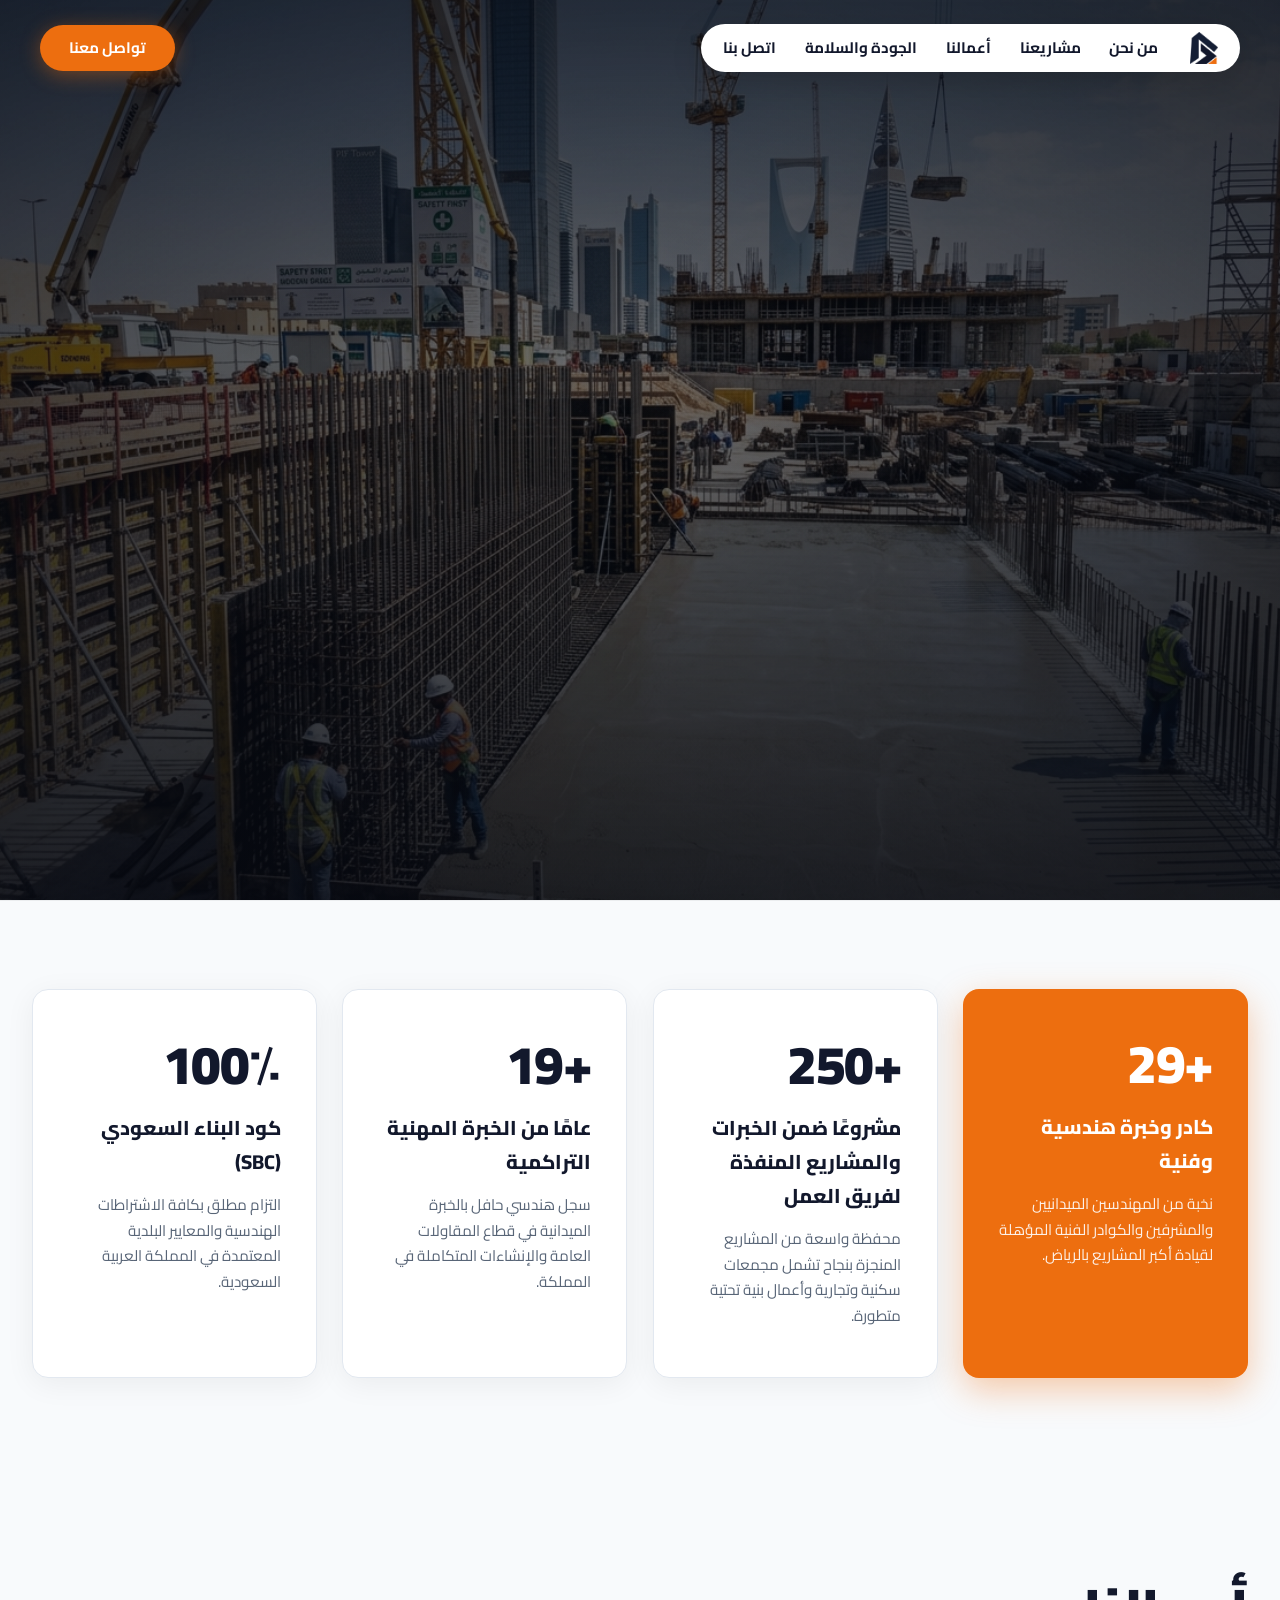
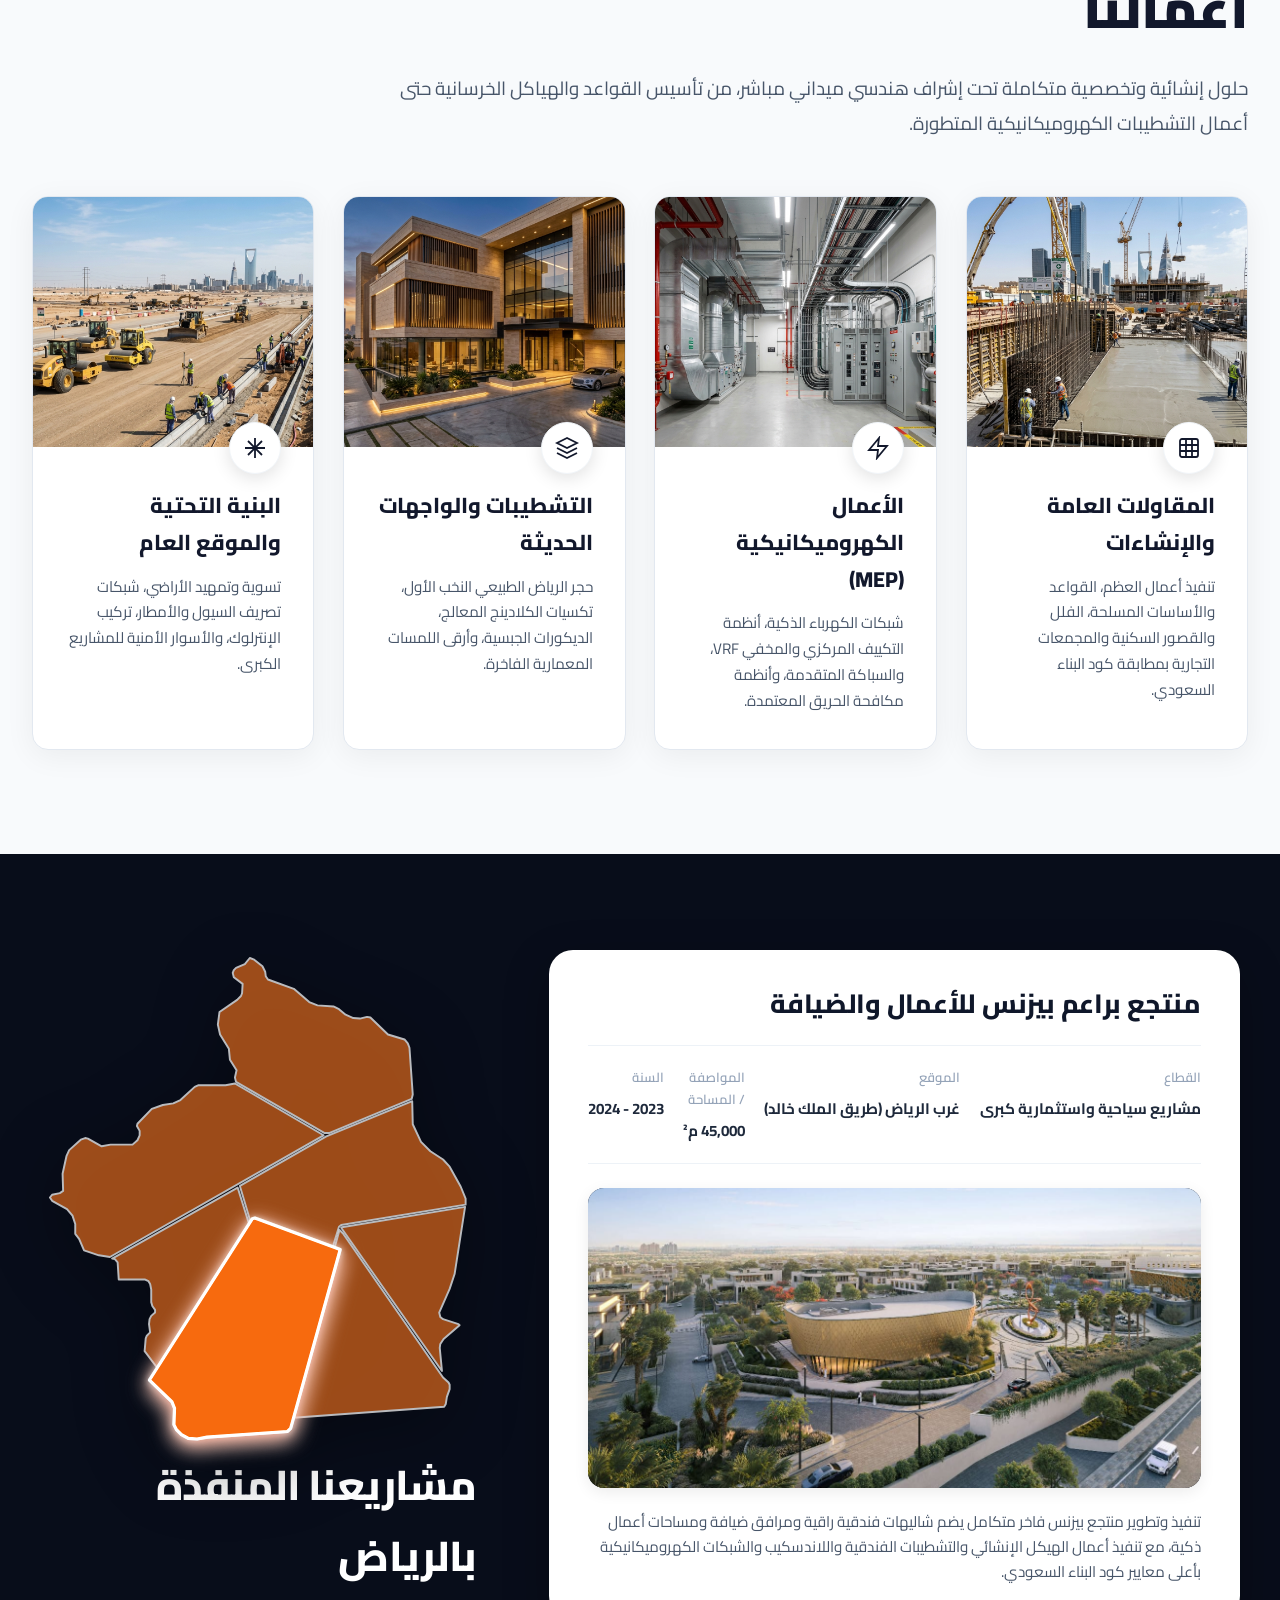
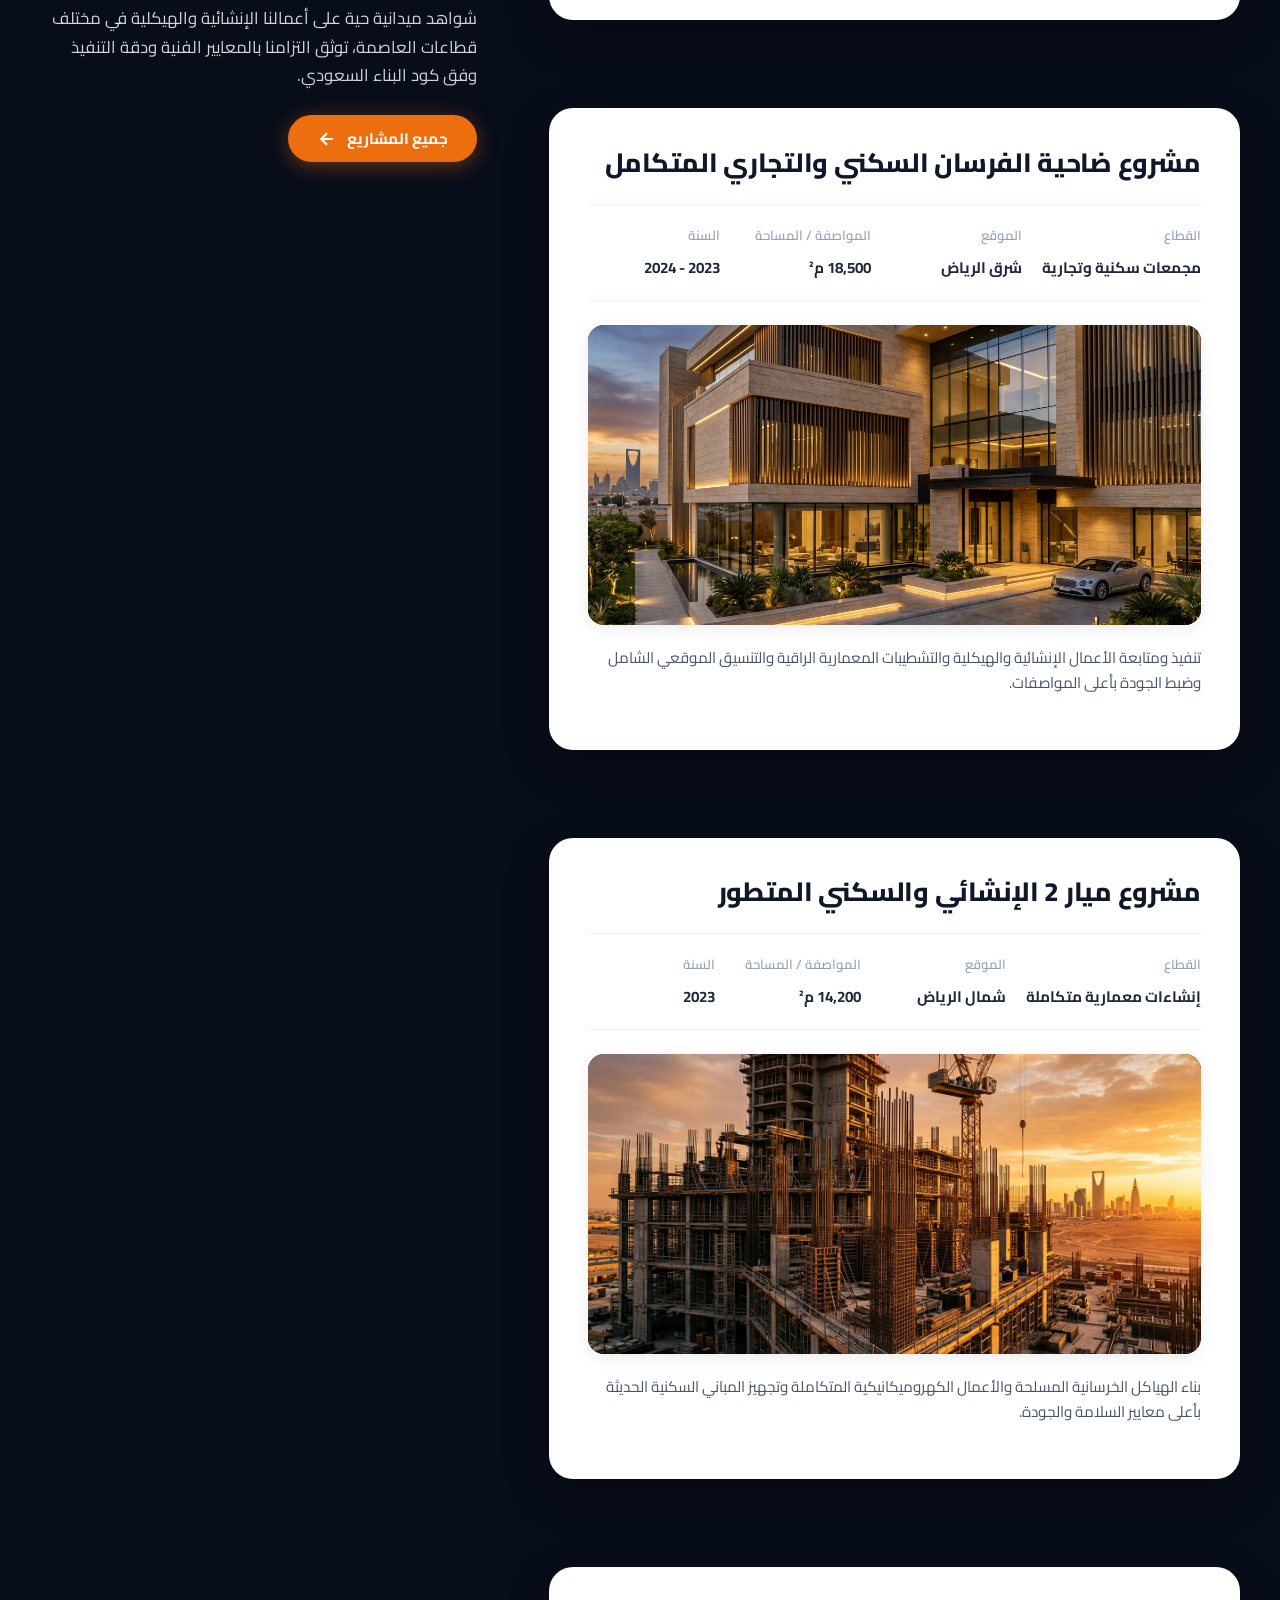
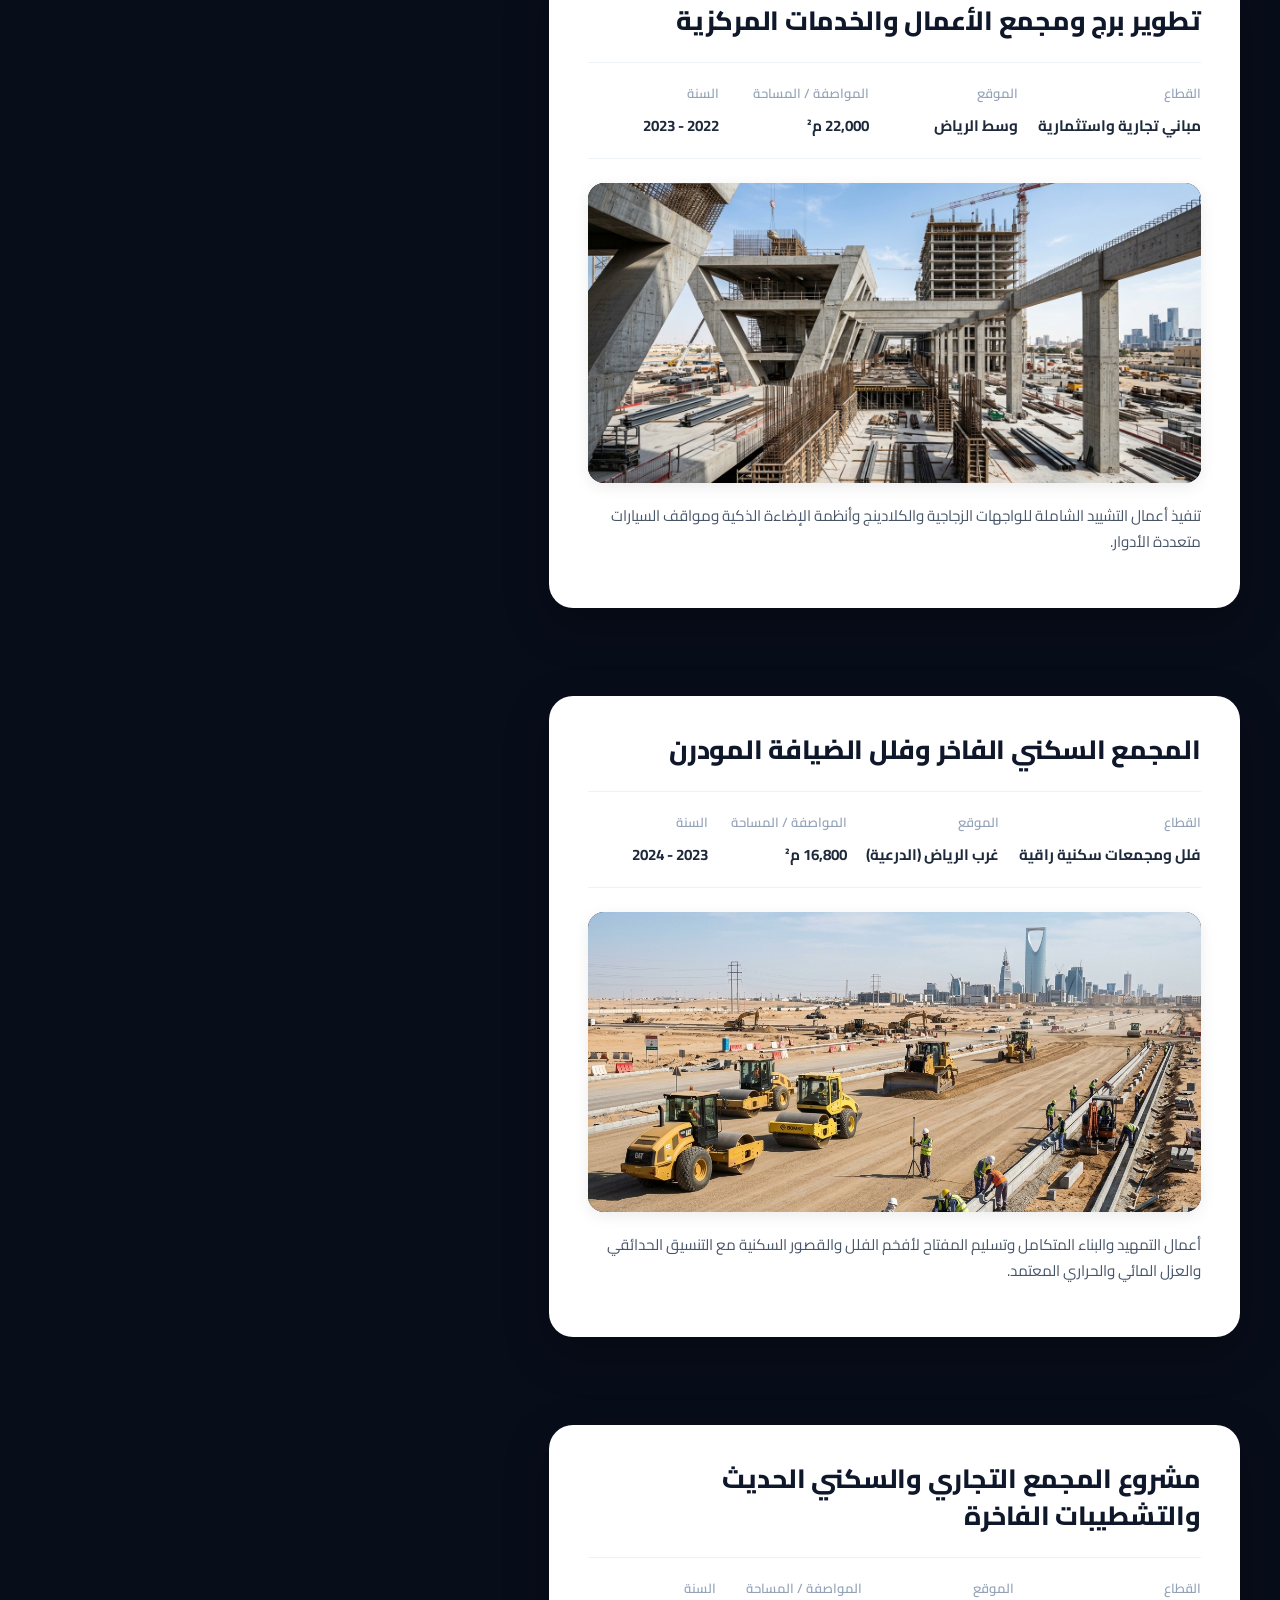
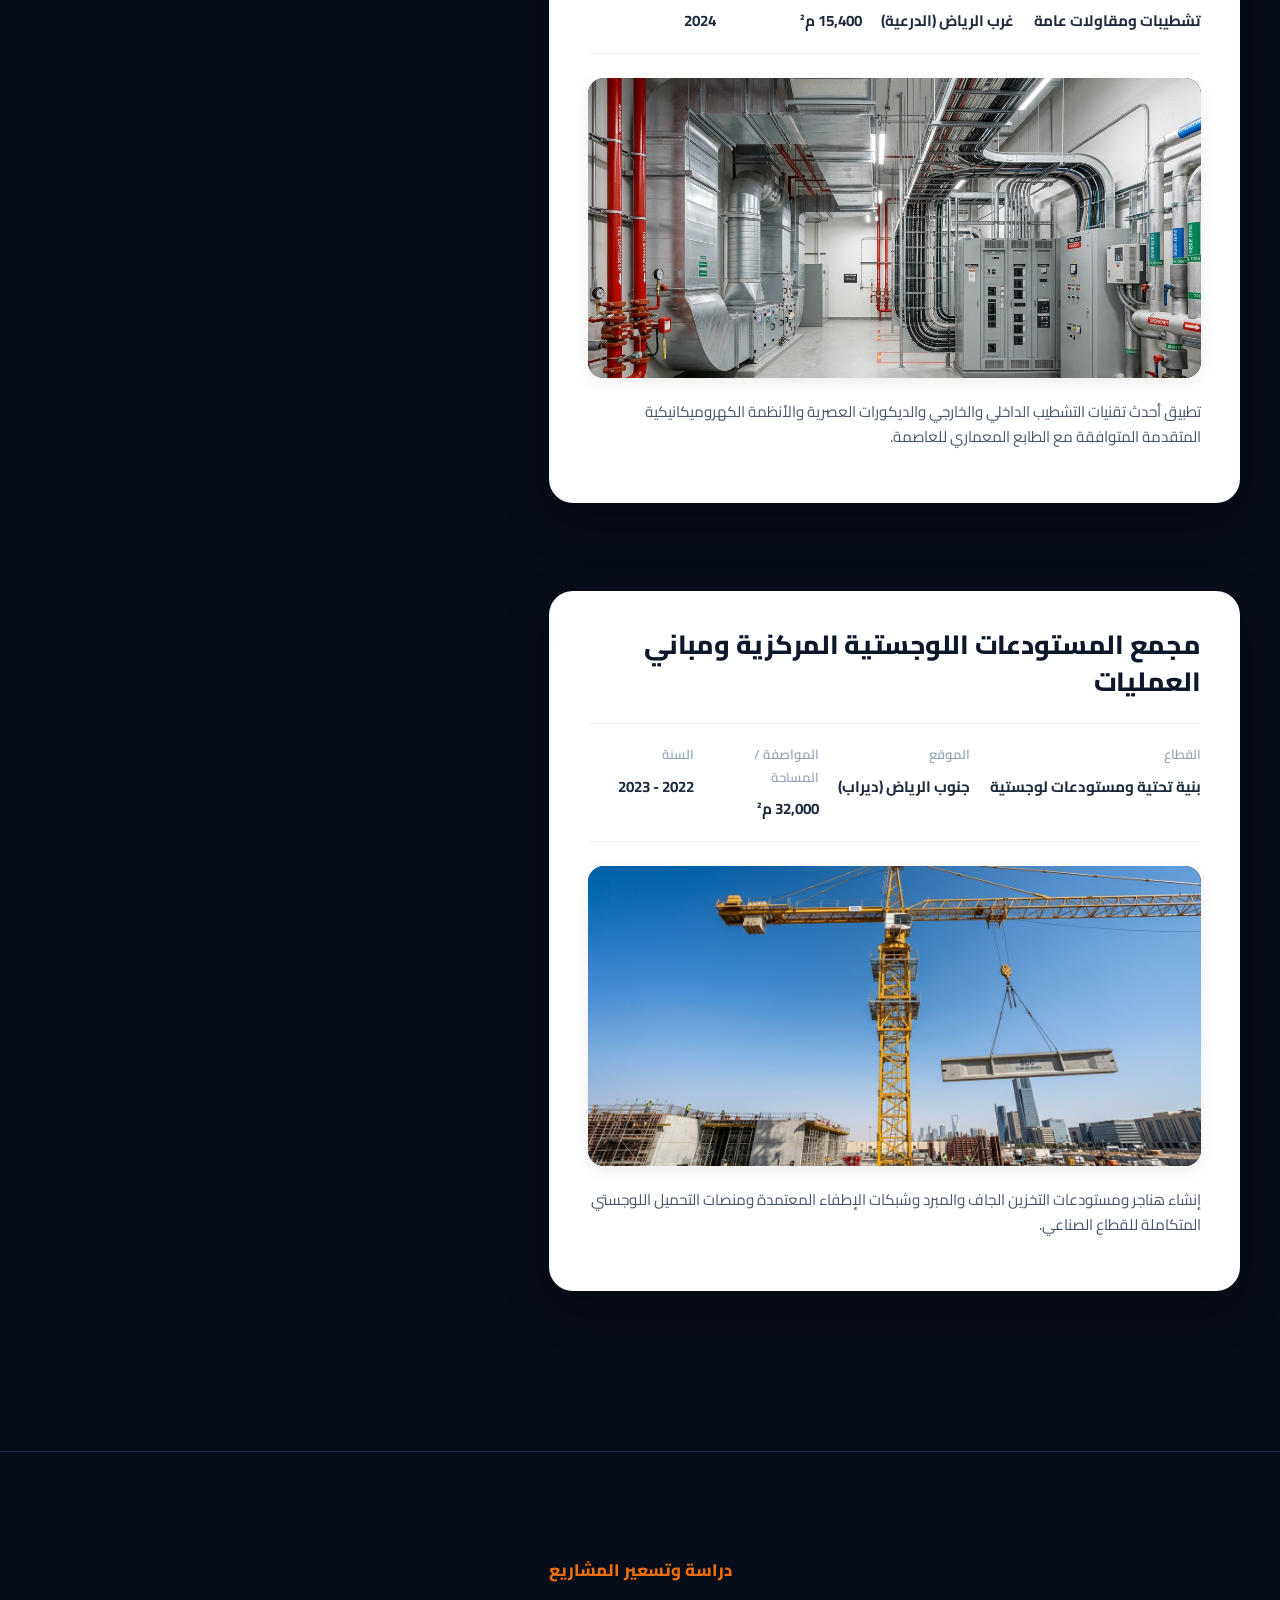
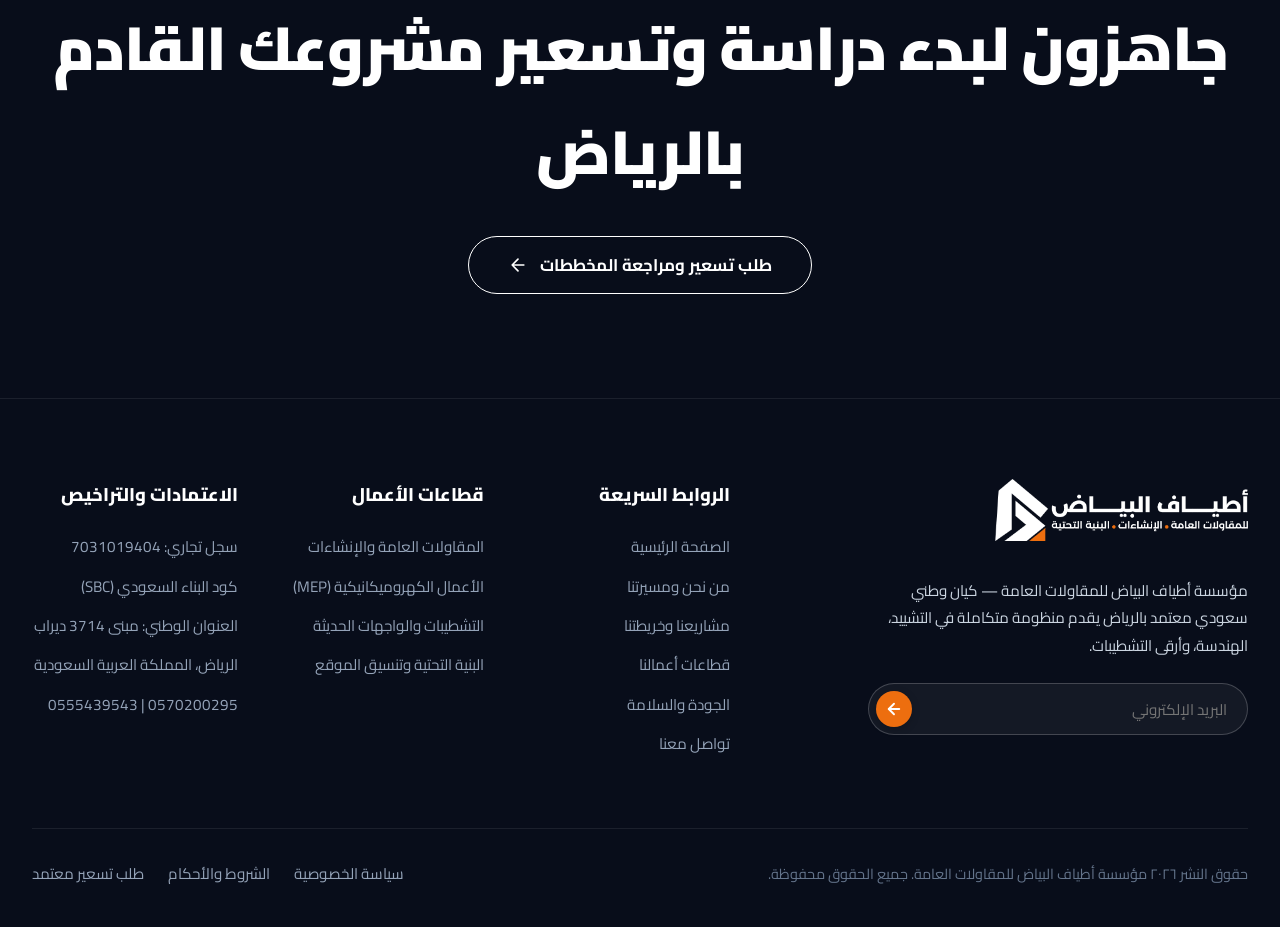
==== commit 0e983c44: "Humanize Saudi contracting copy, add Braem Business Resort project, remove AI badges, and bump cache" ====
--- a/website/index.html
+++ b/website/index.html
@@ -6,9 +6,9 @@
   <meta http-equiv="Pragma" content="no-cache">
   <meta http-equiv="Expires" content="0">
   <meta name="viewport" content="width=device-width, initial-scale=1.0">
-  <title>مؤسسة أطياف البياض للمقاولات العامة | إتقانٌ يُبنى عليه</title>
-  <meta name="description" content="مؤسسة وطنية سعودية رائدة في المقاولات العامة، الإنشاءات المتكاملة، الأعمال الكهروميكانيكية والتشطيبات الفاخرة بالرياض.">
-  <link rel="stylesheet" href="css/style.css?v=20260916_v12">
+  <title>مؤسسة أطياف البياض للمقاولات العامة | مقاولات عامة وإنشاءات بالرياض</title>
+  <meta name="description" content="مؤسسة أطياف البياض للمقاولات العامة بالرياض. تنفيذ أعمال العظم، التشطيبات، الكهروميكانيك، والبنية التحتية وفق كود البناء السعودي SBC مع ضمان 10 سنوات.">
+  <link rel="stylesheet" href="css/style.css?v=20260917_v15">
   <link rel="icon" href="images/logo/logo-icon.png">
 </head>
 <body>
@@ -141,10 +141,9 @@
     <div class="section-head-nesma">
       <div class="heading-with-polygon">
         <span>أعمالنا</span>
-        <span class="polygon-accent"></span>
       </div>
       <p class="section-subtitle-nesma">
-        نلتزم بابتكار حلول تحولية تشكّل المستقبل وتلهم الأجيال القادمة لتحقيق التميز والتفوق في كافة قطاعات التشييد.
+        حلول إنشائية وتخصصية متكاملة تحت إشراف هندسي ميداني مباشر، من تأسيس القواعد والهياكل الخرسانية حتى أعمال التشطيبات الكهروميكانيكية المتطورة.
       </p>
     </div>
     
@@ -219,8 +218,46 @@
     <!-- Left Column: Natural Vertical Stream of Unified Project Cards -->
     <div class="scrolly-projects-stream">
       
-      <!-- Project Item 1 -->
-      <article class="scrolly-project-item" data-sector="sec-east" id="proj-item-1">
+            <!-- Project Item 1 (Flagship: Braem Business Resort) -->
+      <article class="scrolly-project-item" data-sector="sec-west" id="proj-item-braem">
+        <div class="project-white-card">
+          <!-- 1. Title -->
+          <h3 class="p-card-title">منتجع براعم بيزنس للأعمال والضيافة</h3>
+          
+          <!-- 2. Metadata (4 Columns) -->
+          <div class="p-card-meta-grid">
+            <div class="p-meta-box">
+              <span class="p-meta-lbl">القطاع</span>
+              <strong class="p-meta-val">مشاريع سياحية واستثمارية كبرى</strong>
+            </div>
+            <div class="p-meta-box">
+              <span class="p-meta-lbl">الموقع</span>
+              <strong class="p-meta-val">غرب الرياض (طريق الملك خالد)</strong>
+            </div>
+            <div class="p-meta-box">
+              <span class="p-meta-lbl">المواصفة / المساحة</span>
+              <strong class="p-meta-val">45,000 م²</strong>
+            </div>
+            <div class="p-meta-box">
+              <span class="p-meta-lbl">السنة</span>
+              <strong class="p-meta-val">2023 - 2024</strong>
+            </div>
+          </div>
+
+          <!-- 3. Photo inside the Container -->
+          <div class="p-card-img-wrap">
+            <img src="images/projects/braem-1.jpg" alt="منتجع براعم بيزنس للأعمال والضيافة" loading="lazy">
+          </div>
+
+          <!-- 4. Description -->
+          <p class="p-card-desc">
+            تنفيذ وتطوير منتجع بيزنس فاخر متكامل يضم شاليهات فندقية راقية ومرافق ضيافة ومساحات أعمال ذكية، مع تنفيذ أعمال الهيكل الإنشائي والتشطيبات الفندقية واللاندسكيب والشبكات الكهروميكانيكية بأعلى معايير كود البناء السعودي.
+          </p>
+        </div>
+      </article>
+
+      <!-- Project Item 2 -->
+      <article class="scrolly-project-item" data-sector="sec-east" id="proj-item-forsan">
         <div class="project-white-card">
           <!-- 1. Title -->
           <h3 class="p-card-title">مشروع ضاحية الفرسان السكني والتجاري المتكامل</h3>
@@ -258,7 +295,7 @@
       </article>
 
       <!-- Project Item 2 -->
-      <article class="scrolly-project-item" data-sector="sec-north" id="proj-item-2">
+      <article class="scrolly-project-item" data-sector="sec-north" id="proj-item-mayar">
         <div class="project-white-card">
           <!-- 1. Title -->
           <h3 class="p-card-title">مشروع ميار 2 الإنشائي والسكني المتطور</h3>
@@ -476,18 +513,14 @@
     <path id="sec-south" class="map-piece" data-name="جنوب الرياض (حي ديراب والمقر الرئيسي)" data-cx="362.4" data-cy="686.7" d="M 506 547 L 370 497 L 366 498 L 202 755 L 238 790 L 242 800 L 241 826 L 245 834 L 253 842 L 264 848 L 278 849 L 294 846 L 422 837 L 427 832 Z" fill="#E8630C" stroke="#FFFFFF" stroke-width="3.5" stroke-linejoin="round" />
   </g>
 </svg>
-  <!-- Floating Sector Badge -->
-  <div class="active-district-indicator" id="activeDistrictBadge">
-    <span class="district-pulse-dot"></span>
-    <span class="district-name" id="activeDistrictName">شرق الرياض (ضاحية الفرسان واليرموك)</span>
-  </div>
+  
 </div>
 
       <!-- Bottom Right Title & CTA -->
       <div class="nesma-projects-caption">
-        <h2 class="nesma-caption-title">مشاريعنا</h2>
+        <h2 class="nesma-caption-title">مشاريعنا المنفذة بالرياض</h2>
         <p class="nesma-caption-desc">
-          تعكس محفظتنا المتنوعة أداءنا القوي وتنوع قطاعاتنا والتزامنا بالتميز، مما يبرز قدرتنا على تنفيذ المشاريع عبر مختلف قطاعات ومناطق العاصمة الرياض.
+          شواهد ميدانية حية على أعمالنا الإنشائية والهيكلية في مختلف قطاعات العاصمة، توثق التزامنا بالمعايير الفنية ودقة التنفيذ وفق كود البناء السعودي.
         </p>
         <div class="nesma-cta-wrap">
           <a href="projects.html" class="btn-pill-orange">
@@ -508,10 +541,10 @@
 <!-- Pre-Footer Call to Action (Nesma Signature) -->
 <section class="pre-footer-cta">
   <div class="container">
-    <span class="pre-footer-label">تواصل معنا</span>
-    <h2 class="pre-footer-title">انضم إلينا في بناء المستقبل</h2>
+    <span class="pre-footer-label">دراسة وتسعير المشاريع</span>
+    <h2 class="pre-footer-title">جاهزون لبدء دراسة وتسعير مشروعك القادم بالرياض</h2>
     <a href="contact.html" class="btn-cta-outline">
-      <span>اتصل بنا الآن</span>
+      <span>طلب تسعير ومراجعة المخططات</span>
       <svg width="20" height="20" viewBox="0 0 24 24" fill="none" stroke="currentColor" stroke-width="2" stroke-linecap="round" stroke-linejoin="round"><path d="M19 12H5M12 19l-7-7 7-7"/></svg>
     </a>
   </div>
@@ -590,7 +623,7 @@
   </div>
 </footer>
 
-<script src="js/main.js?v=20260916_v12"></script>
+<script src="js/main.js?v=20260917_v15"></script>
 </body>
 </html>
 
--- a/website/css/style.css
+++ b/website/css/style.css
@@ -696,13 +696,7 @@
 }
 
 .polygon-accent {
-  display: inline-block;
-  width: 34px;
-  height: 34px;
-  background: var(--orange-500);
-  clip-path: polygon(25% 0%, 100% 0%, 75% 100%, 0% 100%);
-  border-radius: 2px;
-  flex-shrink: 0;
+  display: none !important;
 }
 
 .section-subtitle-nesma {
@@ -1568,16 +1562,7 @@
 
 /* Active District Floating Pill */
 .active-district-indicator {
-  display: inline-flex;
-  align-items: center;
-  gap: 0.6rem;
-  background: rgba(255, 255, 255, 0.06);
-  border: 1px solid rgba(255, 255, 255, 0.14);
-  backdrop-filter: blur(8px);
-  padding: 0.4rem 1.1rem;
-  border-radius: 999px;
-  margin-top: 0.8rem;
-  transition: all 0.3s ease;
+  display: none !important;
 }
 
 .district-pulse-dot {
@@ -1839,16 +1824,7 @@
 
 /* Active District Floating Pill */
 .active-district-indicator {
-  display: inline-flex;
-  align-items: center;
-  gap: 0.6rem;
-  background: rgba(255, 255, 255, 0.06);
-  border: 1px solid rgba(255, 255, 255, 0.14);
-  backdrop-filter: blur(8px);
-  padding: 0.4rem 1.1rem;
-  border-radius: 999px;
-  margin-top: 0.8rem;
-  transition: all 0.3s ease;
+  display: none !important;
 }
 
 .district-pulse-dot {
@@ -3222,24 +3198,39 @@
   .field-gallery-desc {
     font-size: 0.95rem;
   }
+  /* 5. Gallery 2-Column Grid on Mobile so ALL 6 Categories are Visible */
   .gallery-tabs-bar {
+    display: grid !important;
+    grid-template-columns: repeat(2, 1fr) !important;
+    gap: 0.55rem !important;
+    padding: 0 0.5rem 1.4rem !important;
+    max-width: 100% !important;
+  }
+  .gallery-tab {
     display: flex !important;
-    flex-wrap: nowrap !important;
-    overflow-x: auto !important;
-    -webkit-overflow-scrolling: touch;
-    justify-content: flex-start !important;
-    padding: 0.4rem 1rem 1rem !important;
-    gap: 0.6rem !important;
-    scrollbar-width: none;
-  }
-  .gallery-tabs-bar::-webkit-scrollbar {
-    display: none;
-  }
-  .gallery-tab {
-    flex: 0 0 auto !important;
+    align-items: center !important;
+    justify-content: center !important;
+    gap: 0.4rem !important;
+    padding: 0.6rem 0.5rem !important;
+    font-size: 0.82rem !important;
+    font-weight: 700 !important;
+    border-radius: var(--radius-pill) !important;
+    width: 100% !important;
+    box-sizing: border-box !important;
+  }
+  .gallery-tab svg {
+    width: 15px !important;
+    height: 15px !important;
+    flex-shrink: 0 !important;
+  }
+  .gallery-tab span:not(.tab-count-pill) {
     white-space: nowrap !important;
-    font-size: 0.85rem !important;
-    padding: 0.55rem 1.1rem !important;
+  }
+  .tab-count-pill {
+    padding: 0.1rem 0.45rem !important;
+    font-size: 0.72rem !important;
+    border-radius: 999px !important;
+    flex-shrink: 0 !important;
   }
 }
 
@@ -3309,15 +3300,25 @@
   }
 }
 
-/* 7. Scrolled Mobile Header Luxury Backdrop */
+/* 7. Floating Capsules on Mobile (100% Transparent Bar - Capsules Float Freely) */
 @media (max-width: 768px) {
+  .site-header,
   .site-header.scrolled {
-    background: rgba(7, 10, 18, 0.96);
-    backdrop-filter: blur(14px);
-    -webkit-backdrop-filter: blur(14px);
-    box-shadow: 0 4px 25px rgba(0, 0, 0, 0.5);
-    border-bottom: 1px solid rgba(255, 255, 255, 0.08);
-    padding: 0.5rem 0;
-  }
-}
-
+    background: transparent !important;
+    backdrop-filter: none !important;
+    -webkit-backdrop-filter: none !important;
+    box-shadow: none !important;
+    border-bottom: none !important;
+    padding: 0 !important;
+    pointer-events: none !important;
+  }
+  .header-inner {
+    pointer-events: auto !important;
+  }
+  .header-pill,
+  .header-left,
+  .btn-pill-orange {
+    pointer-events: auto !important;
+  }
+}
+
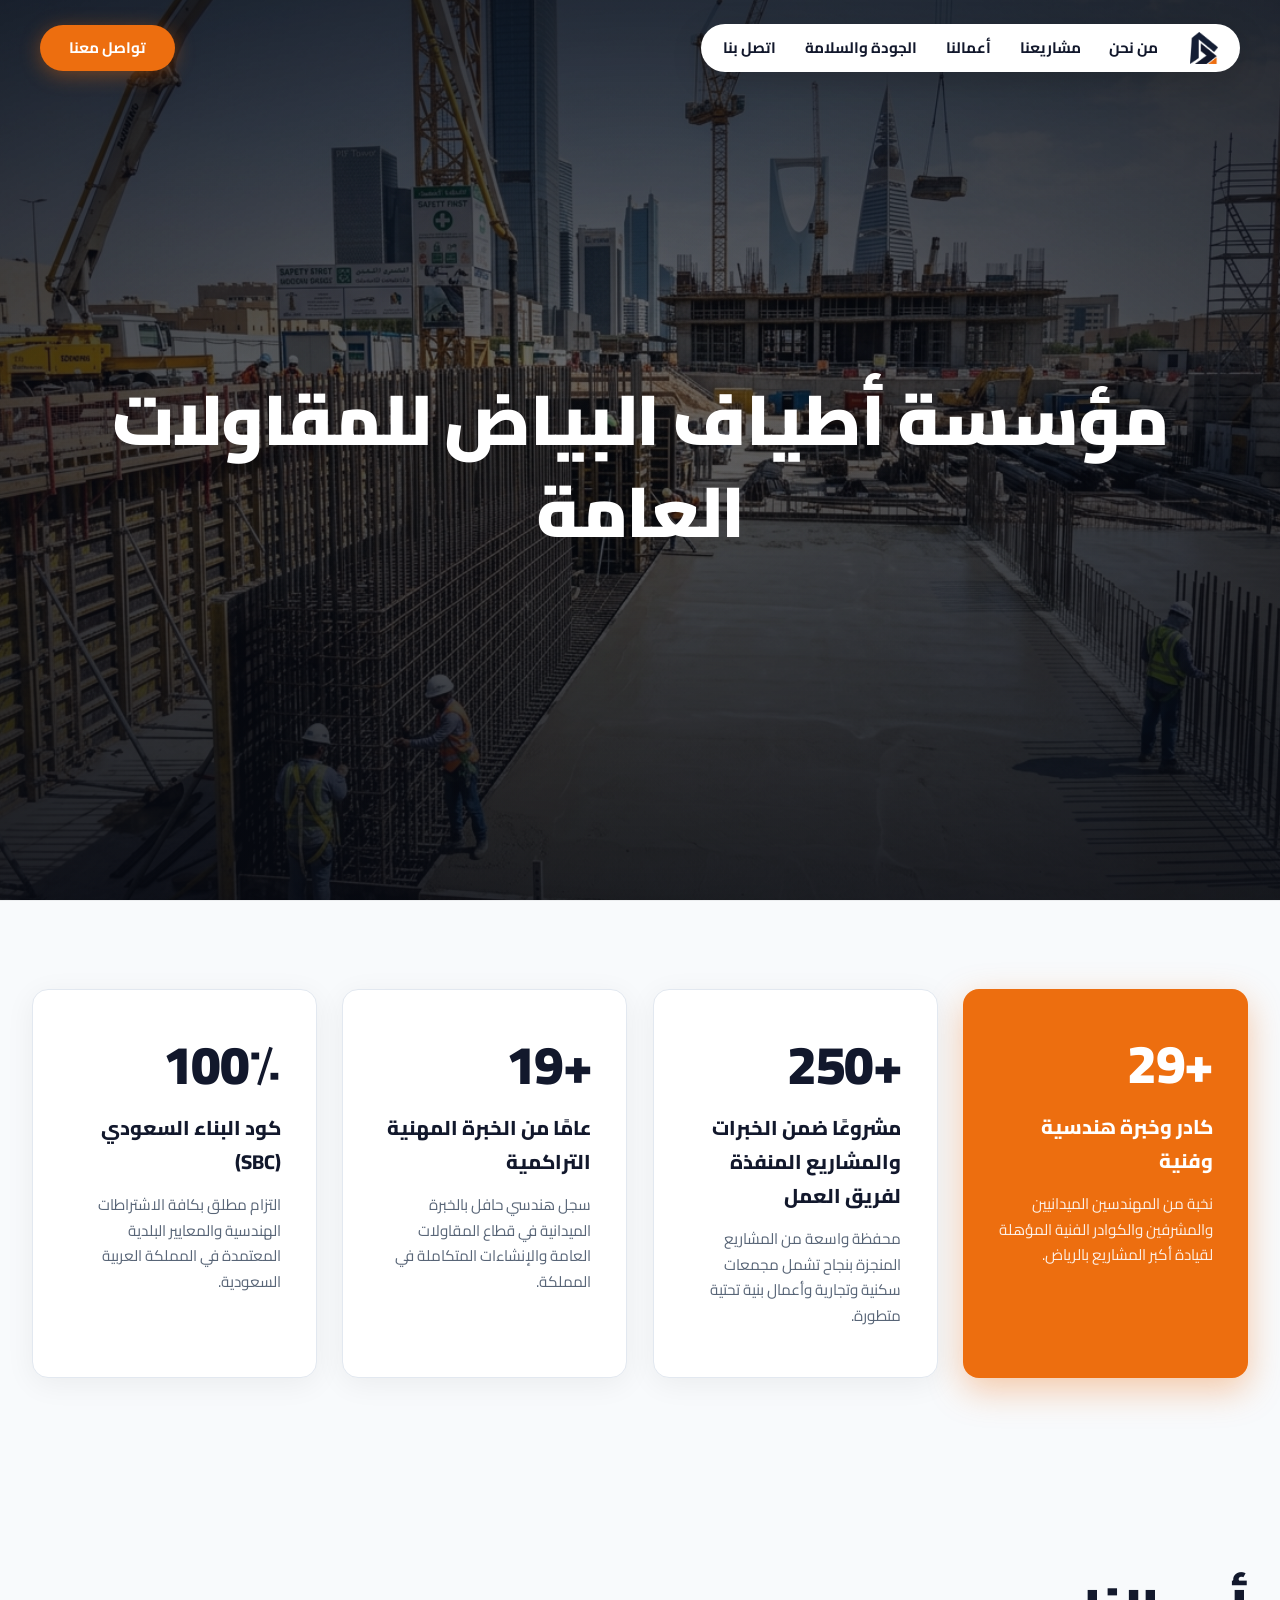
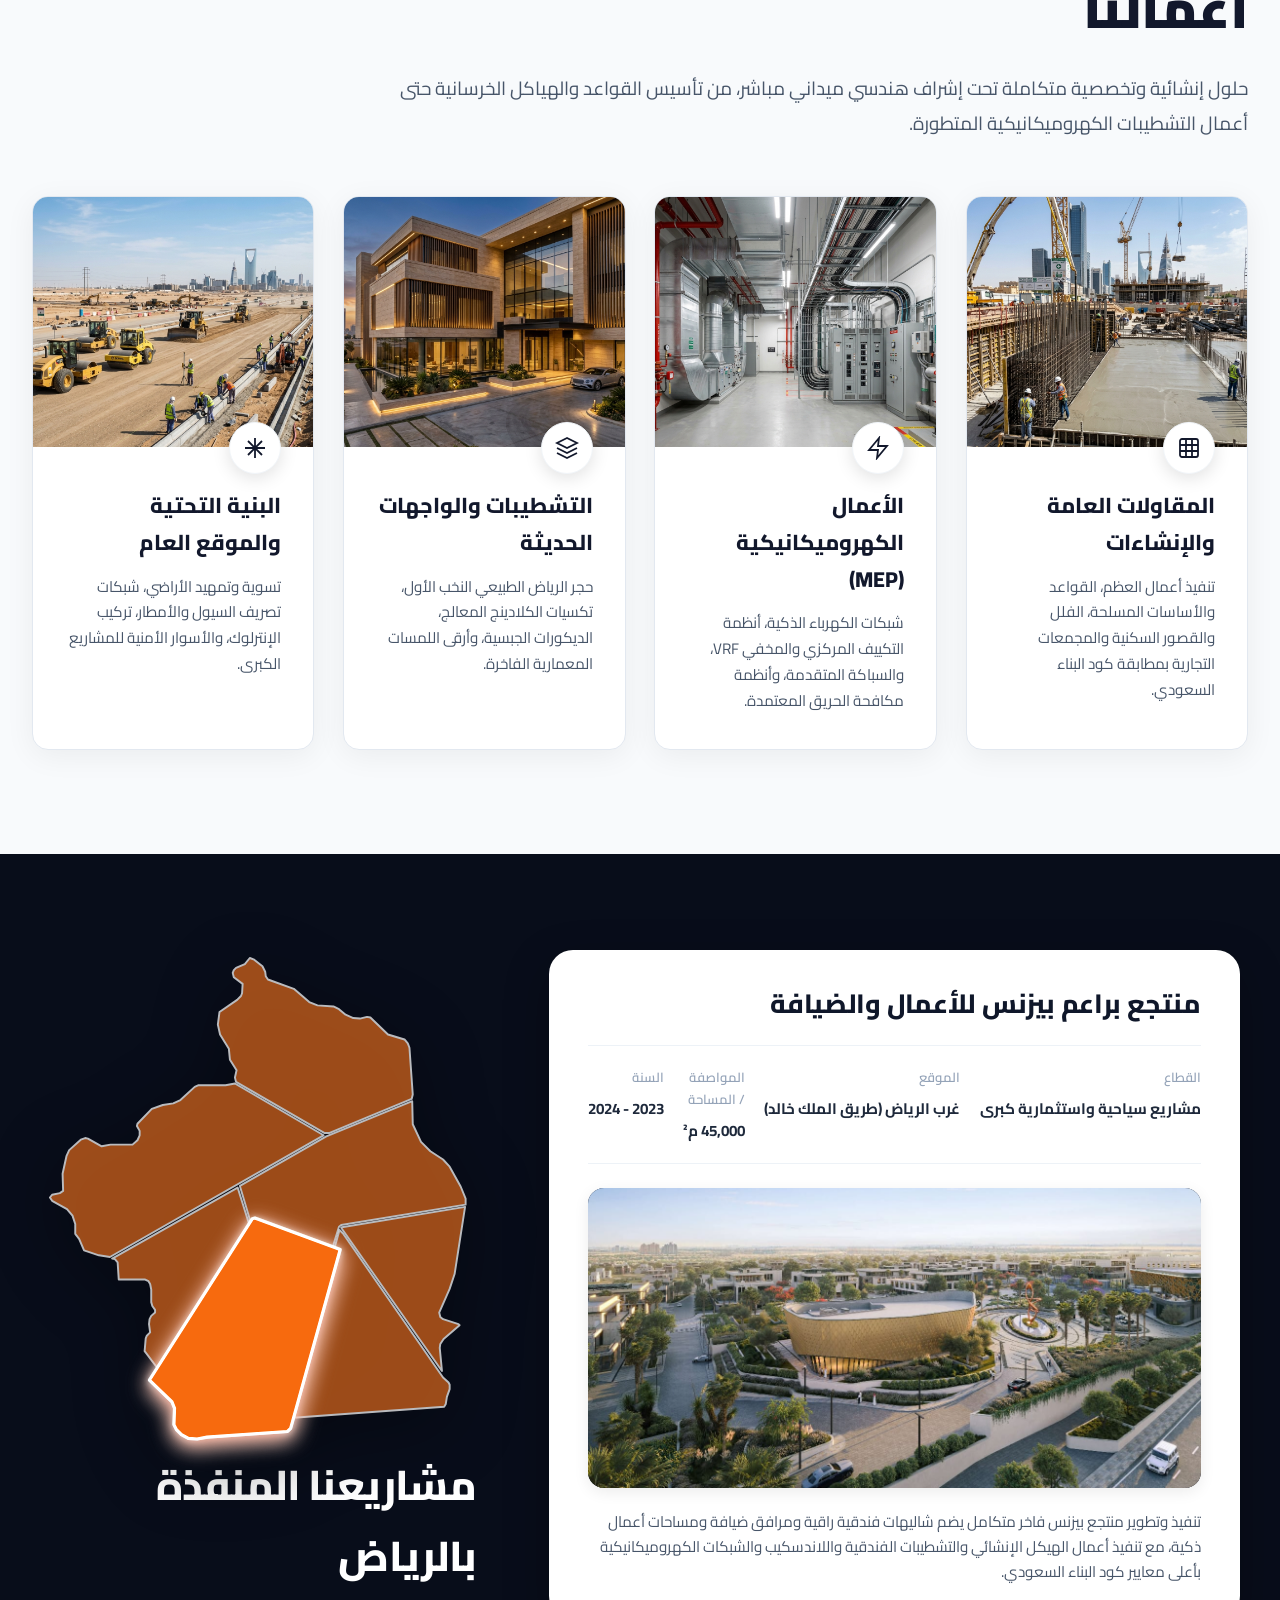
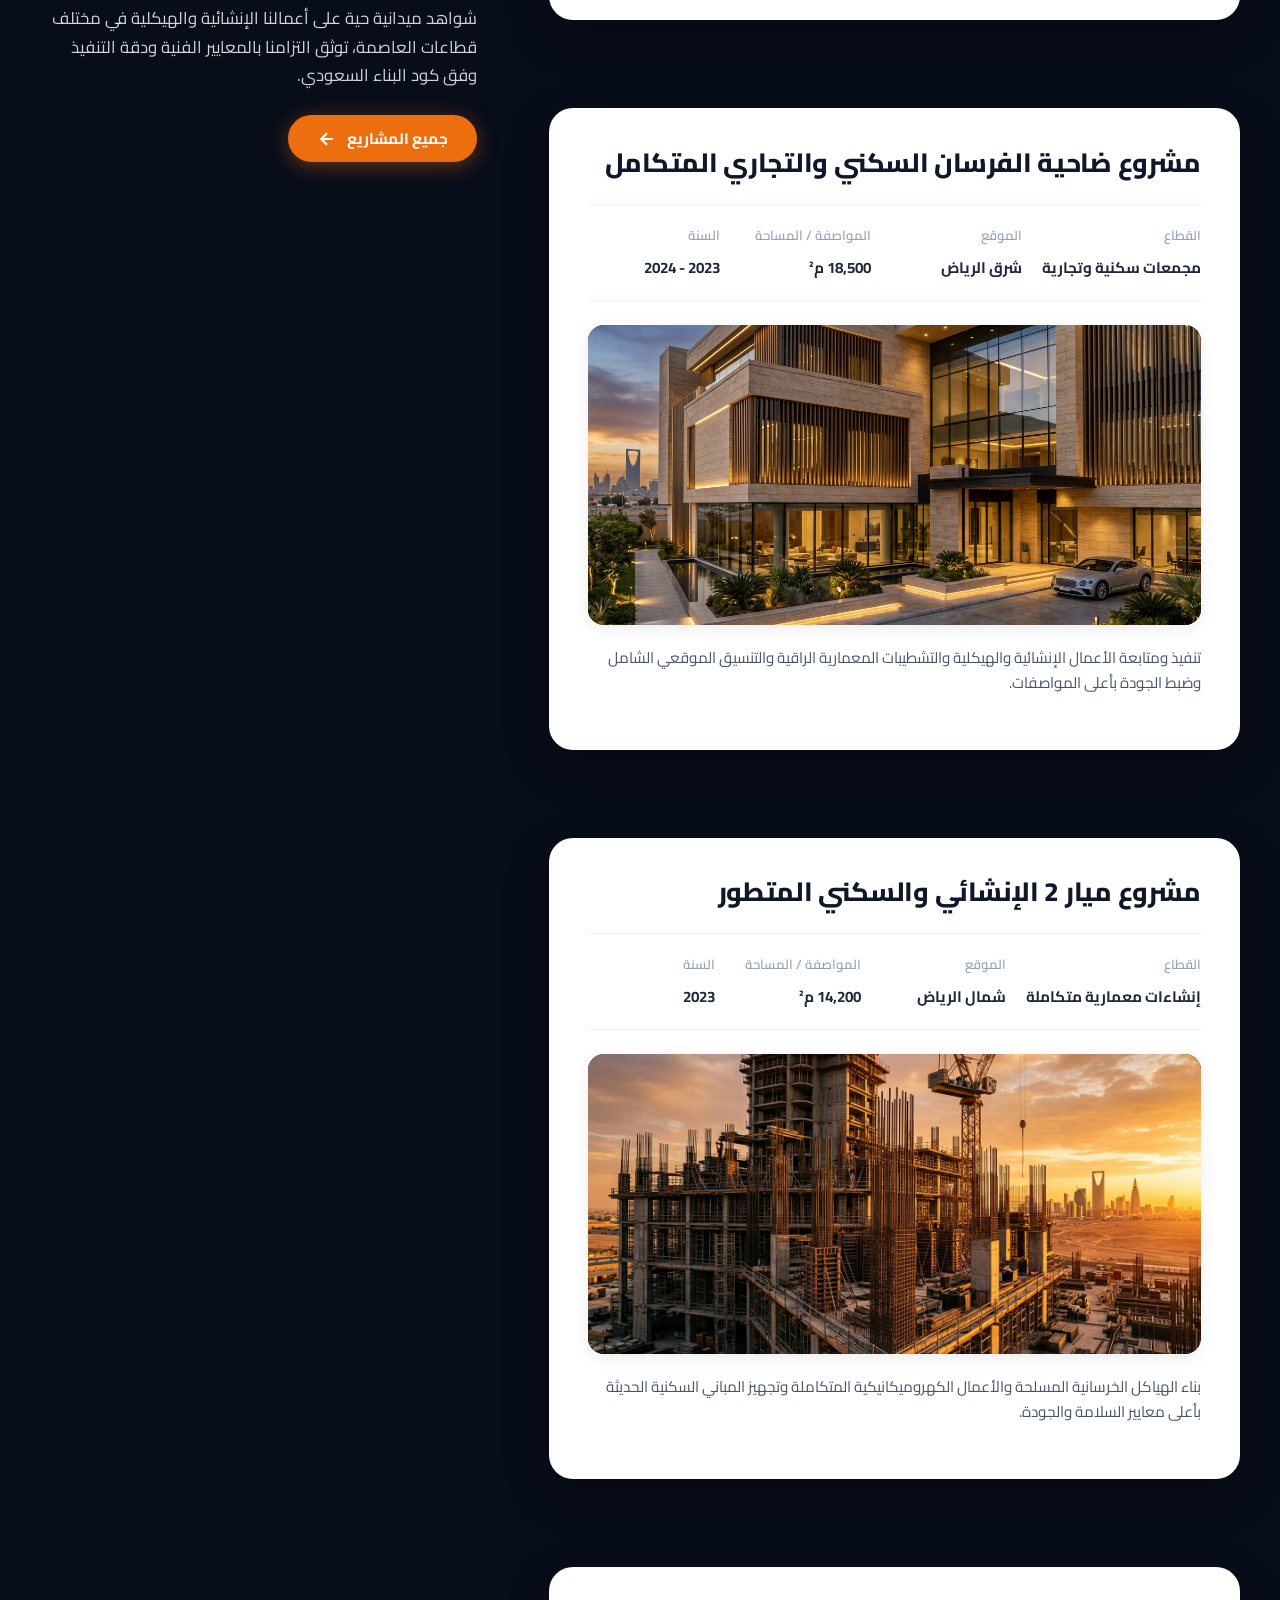
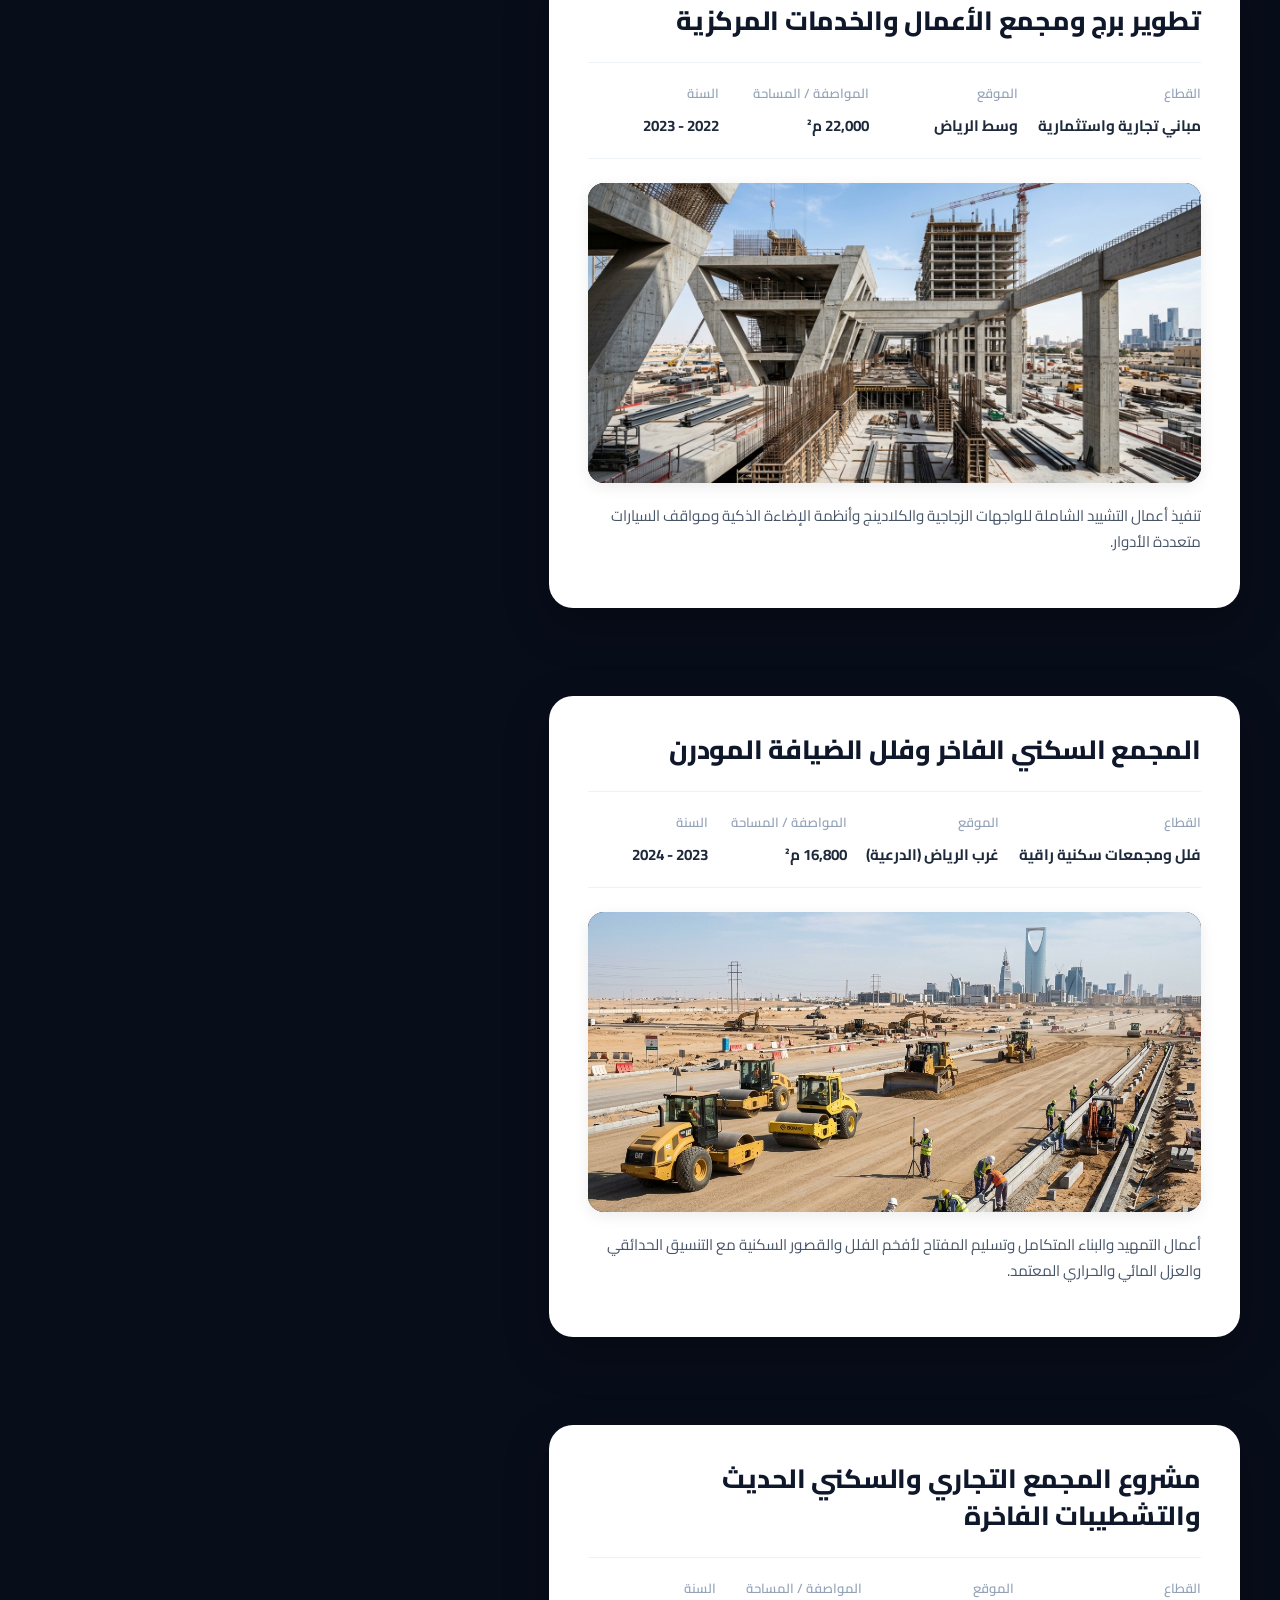
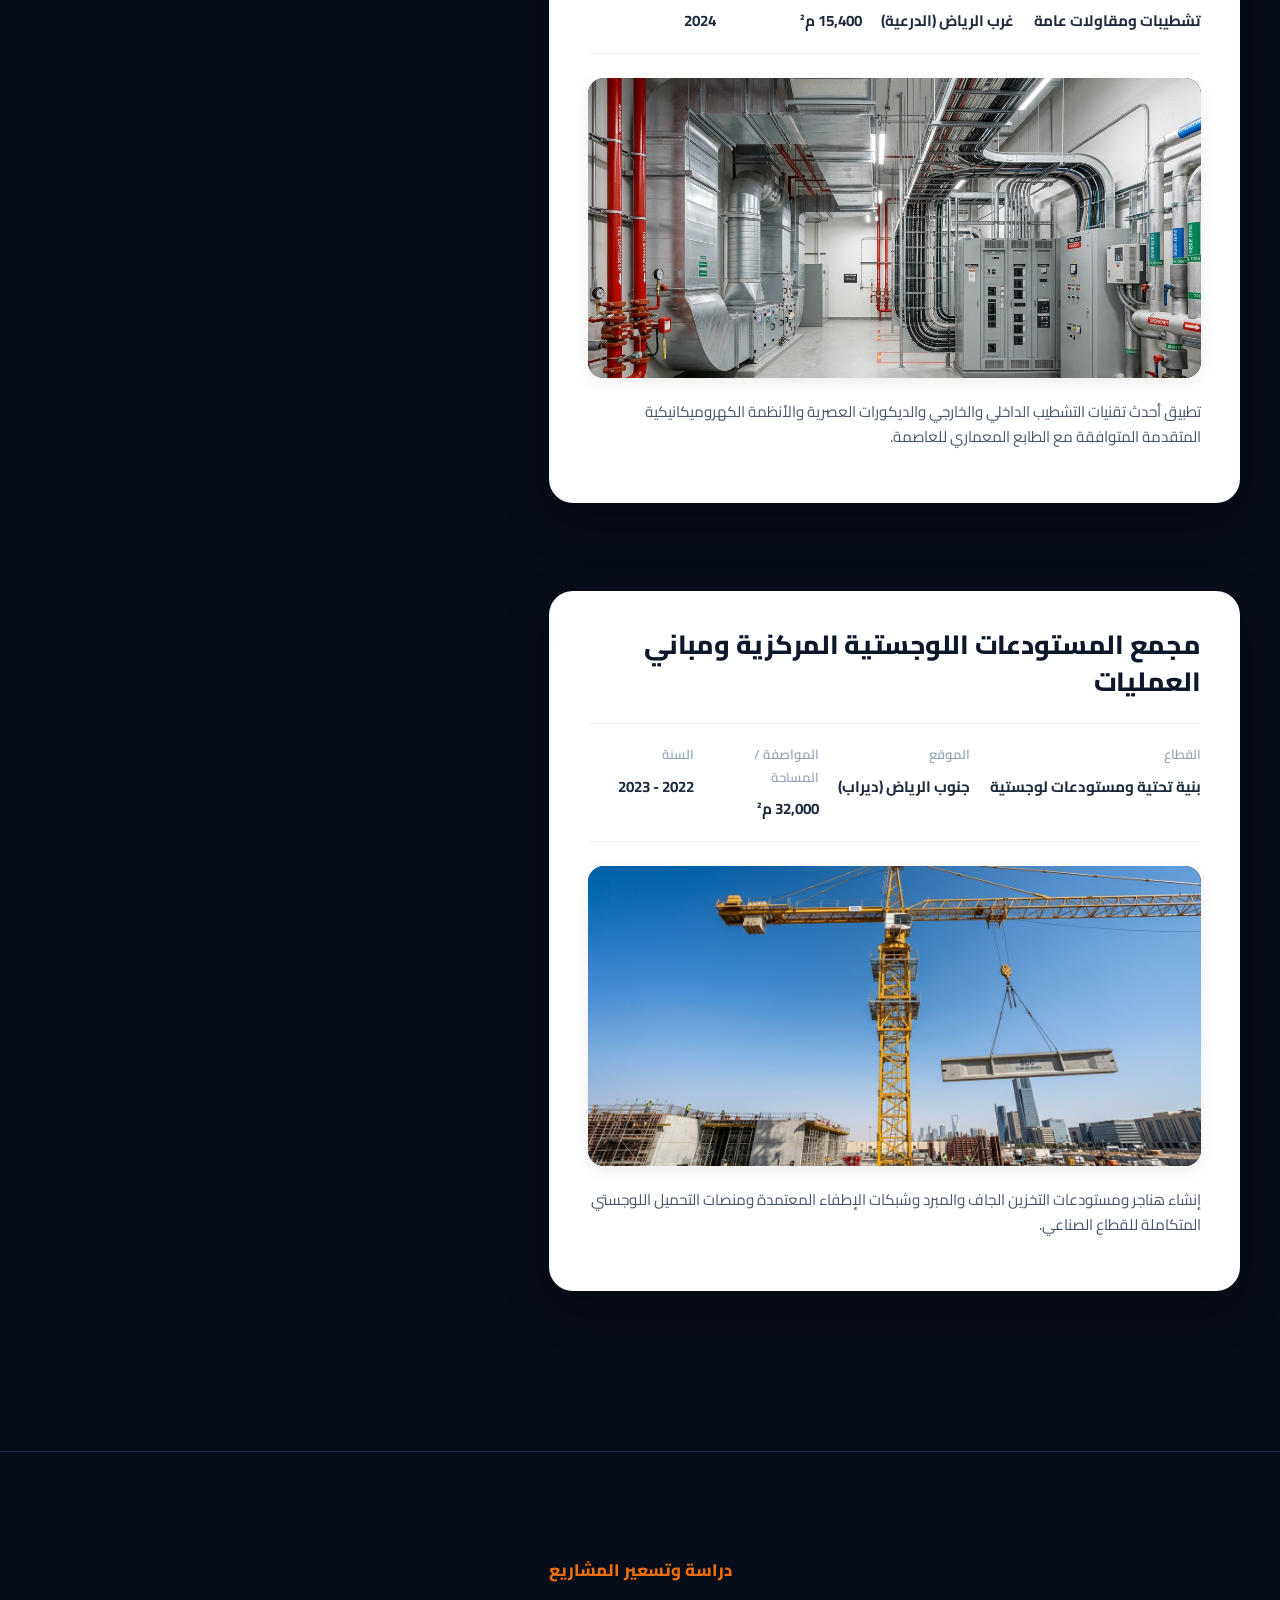
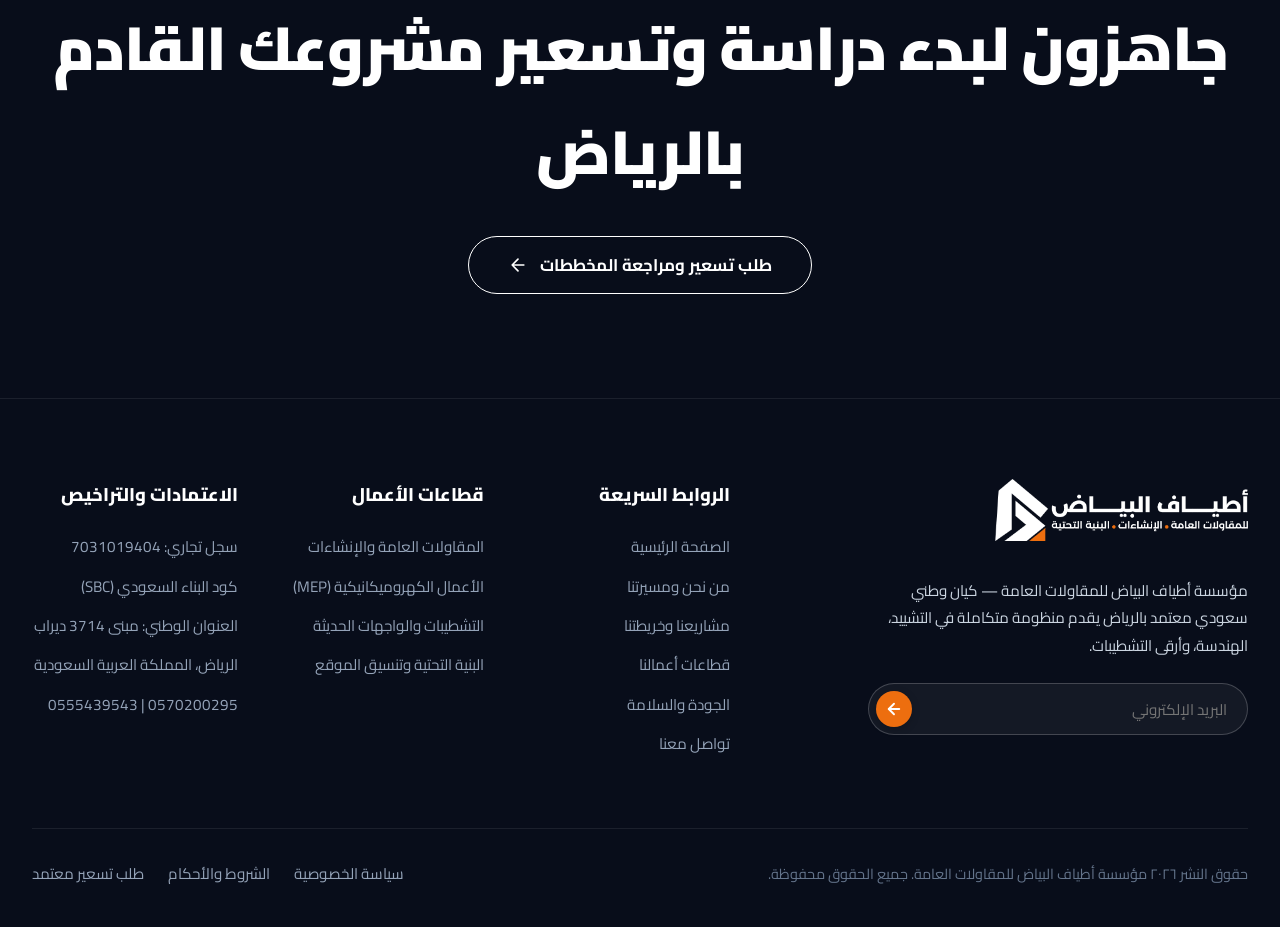
==== commit 13208cd8: "Completely sanitize Nesma references, direct newsletter email to company inbox, add interactive phon" ====
--- a/website/index.html
+++ b/website/index.html
@@ -8,11 +8,11 @@
   <meta name="viewport" content="width=device-width, initial-scale=1.0">
   <title>مؤسسة أطياف البياض للمقاولات العامة | مقاولات عامة وإنشاءات بالرياض</title>
   <meta name="description" content="مؤسسة أطياف البياض للمقاولات العامة بالرياض. تنفيذ أعمال العظم، التشطيبات، الكهروميكانيك، والبنية التحتية وفق كود البناء السعودي SBC مع ضمان 10 سنوات.">
-  <link rel="stylesheet" href="css/style.css?v=20260917_v15">
+  <link rel="stylesheet" href="css/style.css?v=20260917_v16">
   <link rel="icon" href="images/logo/logo-icon.png">
 </head>
 <body>
-<!-- Nesma-Style Splash Screen / Intro Loader -->
+<!-- Atyaf Al-Bayad Architecture Splash Screen / Intro Loader -->
 <div class="site-splash-screen" id="siteSplashScreen">
   <div class="splash-inner">
     <div class="splash-logo-box">
@@ -75,15 +75,15 @@
 
 
 <!-- Hero Section (Full-Screen Edge-to-Edge Architectural Video - Prominent & Minimal) -->
-<section class="hero-nesma">
+<section class="hero-full-wrap">
   <video class="hero-video-bg" autoplay muted loop playsinline poster="images/sector-construction.jpg">
     <source src="images/hero-video.mp4" type="video/mp4">
   </video>
   <div class="hero-fallback-bg" style="background-image: url('images/sector-construction.jpg');"></div>
-  <div class="hero-overlay-nesma"></div>
+  <div class="hero-overlay-layer"></div>
   
   <div class="container">
-    <div class="hero-content-nesma">
+    <div class="hero-content-box">
       <!-- Minimalist Dynamic Changing Single-Line Headline -->
       <h1 class="hero-dynamic-line">
         <span class="hero-rotating-text fade-in" id="heroRotatingText">مؤسسة أطياف البياض للمقاولات العامة</span>
@@ -92,12 +92,12 @@
   </div>
 </section>
 
-<!-- Facts / Odometer Metric Row (Nesma 4 Floating Cards) -->
-<section class="facts-section-nesma">
+<!-- Facts / Odometer Metric Row (Atyaf Al-Bayad 4 Floating Cards) -->
+<section class="facts-section-bar">
   <div class="container">
-    <div class="facts-row-nesma">
+    <div class="facts-row-grid">
       <!-- Card 1: Orange Featured Card -->
-      <div class="fact-card-nesma fact-card-orange">
+      <div class="fact-card-item fact-card-orange">
         <div class="fact-big-num">
           <span>+</span><span class="counter-val" data-target="29">29</span>
         </div>
@@ -106,7 +106,7 @@
       </div>
       
       <!-- Card 2: White Card -->
-      <div class="fact-card-nesma fact-card-white">
+      <div class="fact-card-item fact-card-white">
         <div class="fact-big-num">
           <span>+</span><span class="counter-val" data-target="250">250</span>
         </div>
@@ -115,7 +115,7 @@
       </div>
       
       <!-- Card 3: White Card -->
-      <div class="fact-card-nesma fact-card-white">
+      <div class="fact-card-item fact-card-white">
         <div class="fact-big-num">
           <span>+</span><span class="counter-val" data-target="19">19</span>
         </div>
@@ -124,7 +124,7 @@
       </div>
       
       <!-- Card 4: White Card -->
-      <div class="fact-card-nesma fact-card-white">
+      <div class="fact-card-item fact-card-white">
         <div class="fact-big-num">
           <span class="counter-val" data-target="100">100</span><span>٪</span>
         </div>
@@ -135,21 +135,21 @@
   </div>
 </section>
 
-<!-- Our Business / Services Grid (Nesma Signature) -->
-<section class="section-nesma section-nesma-light">
+<!-- Our Business / Services Grid (Atyaf Al-Bayad Architecture) -->
+<section class="site-content-section site-content-section-light">
   <div class="container">
-    <div class="section-head-nesma">
+    <div class="section-header-wrap">
       <div class="heading-with-polygon">
         <span>أعمالنا</span>
       </div>
-      <p class="section-subtitle-nesma">
+      <p class="section-subtitle-text">
         حلول إنشائية وتخصصية متكاملة تحت إشراف هندسي ميداني مباشر، من تأسيس القواعد والهياكل الخرسانية حتى أعمال التشطيبات الكهروميكانيكية المتطورة.
       </p>
     </div>
     
-    <div class="services-row-nesma">
+    <div class="services-row-grid">
       <!-- Sector 1: Construction -->
-      <a href="services.html#construction" class="service-card-nesma">
+      <a href="services.html#construction" class="service-card-item">
         <div class="service-img-wrap">
           <img src="images/sector-construction.jpg" alt="المقاولات العامة والإنشاءات">
         </div>
@@ -163,7 +163,7 @@
       </a>
       
       <!-- Sector 2: MEP -->
-      <a href="services.html#mep" class="service-card-nesma">
+      <a href="services.html#mep" class="service-card-item">
         <div class="service-img-wrap">
           <img src="images/sector-mep.jpg" alt="الأعمال الكهروميكانيكية">
         </div>
@@ -177,7 +177,7 @@
       </a>
       
       <!-- Sector 3: Finishing -->
-      <a href="services.html#finishing" class="service-card-nesma">
+      <a href="services.html#finishing" class="service-card-item">
         <div class="service-img-wrap">
           <img src="images/sector-finishing.jpg" alt="التشطيبات والواجهات الحديثة">
         </div>
@@ -191,7 +191,7 @@
       </a>
       
       <!-- Sector 4: Infrastructure -->
-      <a href="services.html#infrastructure" class="service-card-nesma">
+      <a href="services.html#infrastructure" class="service-card-item">
         <div class="service-img-wrap">
           <img src="images/sector-infrastructure.jpg" alt="البنية التحتية وتنسيق الموقع">
         </div>
@@ -209,7 +209,7 @@
 
 
 <!-- ==========================================================================
-     NESMA & PARTNERS SCROLLYTELLING PROJECTS SECTION
+     ATYAF AL-BAYAD SCROLLYTELLING PROJECTS SECTION
      Unified Project Cards (Image + Information in ONE Container) + Sticky Riyadh Vector Map
      ========================================================================== -->
 <section class="scrolly-projects-section" id="projects-section">
@@ -488,7 +488,7 @@
 
     <!-- Right Column: Clean Detailed Riyadh Vector Map Directly on Navy Canvas -->
     <div class="scrolly-map-sticky-col">
-      <div class="nesma-map-wrapper">
+      <div class="projects-map-wrapper">
   <svg class="riyadh-real-map-svg" id="riyadhRealMapSvg" viewBox="0 0 757 850" fill="none" xmlns="http://www.w3.org/2000/svg">
   <defs>
     <filter id="activePieceGlow" x="-30%" y="-30%" width="160%" height="160%">
@@ -517,12 +517,12 @@
 </div>
 
       <!-- Bottom Right Title & CTA -->
-      <div class="nesma-projects-caption">
-        <h2 class="nesma-caption-title">مشاريعنا المنفذة بالرياض</h2>
-        <p class="nesma-caption-desc">
+      <div class="projects-bottom-caption">
+        <h2 class="projects-caption-title">مشاريعنا المنفذة بالرياض</h2>
+        <p class="projects-caption-desc">
           شواهد ميدانية حية على أعمالنا الإنشائية والهيكلية في مختلف قطاعات العاصمة، توثق التزامنا بالمعايير الفنية ودقة التنفيذ وفق كود البناء السعودي.
         </p>
-        <div class="nesma-cta-wrap">
+        <div class="projects-cta-wrap">
           <a href="projects.html" class="btn-pill-orange">
             <span>جميع المشاريع</span>
             <svg width="20" height="20" viewBox="0 0 24 24" fill="none" stroke="currentColor" stroke-width="2.5"><path d="M19 12H5M12 19l-7-7 7-7"/></svg>
@@ -538,7 +538,7 @@
 
 
 
-<!-- Pre-Footer Call to Action (Nesma Signature) -->
+<!-- Pre-Footer Call to Action (Atyaf Al-Bayad Architecture) -->
 <section class="pre-footer-cta">
   <div class="container">
     <span class="pre-footer-label">دراسة وتسعير المشاريع</span>
@@ -551,8 +551,8 @@
 </section>
 
 
-<!-- Mega Corporate Footer (Nesma Model) -->
-<footer class="site-footer-nesma">
+<!-- Mega Corporate Footer (Atyaf Al-Bayad Architecture) -->
+<footer class="site-footer-corp">
   <div class="container">
     <div class="footer-top-row">
       <div>
@@ -606,7 +606,7 @@
             <span class="footer-nav-link">كود البناء السعودي (SBC)</span>
             <span class="footer-nav-link">العنوان الوطني: مبنى 3714 ديراب</span>
             <span class="footer-nav-link">الرياض، المملكة العربية السعودية</span>
-            <span class="footer-nav-link" style="direction: ltr; text-align: right;">0555439543 | 0570200295</span>
+            <span class="footer-nav-link" style="direction: ltr; text-align: right;"><a href="tel:+966555439543" style="color: inherit; text-decoration: none;">0555439543</a> | <a href="tel:+966570200295" style="color: inherit; text-decoration: none;">0570200295</a></span>
           </div>
         </div>
       </div>
@@ -623,7 +623,7 @@
   </div>
 </footer>
 
-<script src="js/main.js?v=20260917_v15"></script>
+<script src="js/main.js?v=20260917_v16"></script>
 </body>
 </html>
 
--- a/website/css/style.css
+++ b/website/css/style.css
@@ -1,5 +1,5 @@
 /* ==========================================================================
-   Atyaf Al-Bayad General Contracting - Full Nesma & Partners Architecture
+   Atyaf Al-Bayad General Contracting - Atyaf Al-Bayad General Contracting Architecture
    Full-screen 100vw, Dynamic Contoured Saudi Map, White Showcase Card,
    Floating Pill Header with Orange Brand Emblem.
    ========================================================================== */
@@ -113,10 +113,10 @@
 }
 
 /* ==========================================================================
-   FLOATING PILL HEADER (Nesma Signature)
+   FLOATING PILL HEADER (Atyaf Al-Bayad Architecture)
    ========================================================================== */
 /* ==========================================================================
-   FLOATING PILL HEADER (Nesma Signature Collapsible Architecture)
+   FLOATING PILL HEADER (Atyaf Al-Bayad Architecture Collapsible Architecture)
    ========================================================================== */
 .site-header {
   position: fixed;
@@ -142,7 +142,7 @@
   width: 100%;
 }
 
-/* Right Floating Pill (Nesma Collapsible Architecture) */
+/* Right Floating Pill (Atyaf Al-Bayad Architecture) */
 .header-pill {
   pointer-events: auto;
   display: flex;
@@ -237,7 +237,7 @@
   display: inline-flex;
 }
 
-/* When scrolled and NOT hovered / expanded: shrink to compact logo + plus badge (Nesma Exact 2.06:1 Proportions) */
+/* When scrolled and NOT hovered / expanded: shrink to compact logo + plus badge (Atyaf Al-Bayad Architecture) */
 .site-header.scrolled .header-pill:not(:hover):not(.is-expanded) {
   min-width: 114px;
   height: 52px;
@@ -427,7 +427,7 @@
 /* ==========================================================================
    HERO SECTION (Edge-to-Edge Architectural Video)
    ========================================================================== */
-.hero-nesma {
+.hero-full-wrap {
   position: relative;
   width: 100vw;
   min-height: 100vh;
@@ -466,7 +466,7 @@
   will-change: transform;
 }
 
-.hero-overlay-nesma {
+.hero-overlay-layer {
   position: absolute;
   inset: 0;
   z-index: 2;
@@ -476,7 +476,7 @@
 }
 
 /* Hero Content & Dynamic Rotating Line (Big, Bold, Vibrant, Crystal Clear) */
-.hero-content-nesma {
+.hero-content-box {
   position: relative;
   z-index: 5;
   text-align: center;
@@ -516,8 +516,8 @@
   transform: translateY(0);
 }
 
-/* Page Hero Variant (Strict 100vh Fullscreen - Nesma Model) */
-.page-hero-nesma {
+/* Page Hero Variant (Strict 100vh Fullscreen - Atyaf Al-Bayad Architecture) */
+.page-hero-banner {
   position: relative;
   width: 100vw;
   height: 100vh;
@@ -530,7 +530,7 @@
   padding: 0 6vw 6.5rem;
 }
 
-.page-hero-nesma::before {
+.page-hero-banner::before {
   content: '';
   position: absolute;
   top: -4%;
@@ -599,9 +599,9 @@
 }
 
 /* ==========================================================================
-   METRIC CARDS (Nesma 4-Card Floating Row)
+   METRIC CARDS (Atyaf Al-Bayad 4-Card Floating Row)
    ========================================================================== */
-.facts-section-nesma {
+.facts-section-bar {
   position: relative;
   z-index: 10;
   margin-top: 0 !important; /* Completely below the hero section */
@@ -610,13 +610,13 @@
   border-top: 1px solid rgba(0, 0, 0, 0.05);
 }
 
-.facts-row-nesma {
+.facts-row-grid {
   display: grid;
   grid-template-columns: repeat(4, 1fr);
   gap: 1.6rem;
 }
 
-.fact-card-nesma {
+.fact-card-item {
   border-radius: var(--radius-md);
   padding: 3rem 2.2rem;
   transition: transform 0.35s ease, box-shadow 0.35s ease;
@@ -624,7 +624,7 @@
   flex-direction: column;
 }
 
-.fact-card-nesma:hover {
+.fact-card-item:hover {
   transform: translateY(-8px);
 }
 
@@ -670,17 +670,17 @@
 }
 
 /* ==========================================================================
-   SECTION HEADINGS & ORANGE POLYGON ACCENT (Nesma Signature)
+   SECTION HEADINGS & ORANGE POLYGON ACCENT (Atyaf Al-Bayad Architecture)
    ========================================================================== */
-.section-nesma {
+.site-content-section {
   padding: 6.5rem 0;
 }
 
-.section-nesma-light {
+.site-content-section-light {
   background-color: var(--slate-50);
 }
 
-.section-head-nesma {
+.section-header-wrap {
   margin-bottom: 3.5rem;
 }
 
@@ -699,7 +699,7 @@
   display: none !important;
 }
 
-.section-subtitle-nesma {
+.section-subtitle-text {
   font-size: 1.18rem;
   color: var(--slate-600);
   max-width: 860px;
@@ -707,15 +707,15 @@
 }
 
 /* ==========================================================================
-   OUR BUSINESS / SERVICES CARDS (Nesma Style)
+   OUR BUSINESS / SERVICES CARDS (Atyaf Al-Bayad Architecture)
    ========================================================================== */
-.services-row-nesma {
+.services-row-grid {
   display: grid;
   grid-template-columns: repeat(4, 1fr);
   gap: 1.8rem;
 }
 
-.service-card-nesma {
+.service-card-item {
   background: var(--white);
   border-radius: var(--radius-md);
   overflow: hidden;
@@ -728,7 +728,7 @@
   text-decoration: none;
 }
 
-.service-card-nesma:hover {
+.service-card-item:hover {
   transform: translateY(-8px);
   box-shadow: var(--shadow-hover);
 }
@@ -746,7 +746,7 @@
   transition: transform 0.6s cubic-bezier(0.16, 1, 0.3, 1);
 }
 
-.service-card-nesma:hover .service-img-wrap img {
+.service-card-item:hover .service-img-wrap img {
   transform: scale(1.08);
 }
 
@@ -788,9 +788,9 @@
 }
 
 /* ==========================================================================
-   FULLSCREEN NESMA PROJECTS SECTION (Exact Screenshot 4 Architecture)
+   FULLSCREEN PROJECTS SECTION (Exact Screenshot 4 Architecture)
    ========================================================================== */
-.projects-section-nesma-full {
+.projects-section-full {
   width: 100vw;
   min-height: 100vh;
   background-color: var(--dark-teal-bg);
@@ -1046,15 +1046,15 @@
 }
 
 /* ==========================================================================
-   ABOUT US: HORIZONTAL TIMELINE & ANGLE CUTOUT (Nesma Signature)
+   ABOUT US: HORIZONTAL TIMELINE & ANGLE CUTOUT (Atyaf Al-Bayad Architecture)
    ========================================================================== */
-.timeline-section-nesma {
+.timeline-history-section {
   padding: 6.5rem 0;
   background-color: var(--white);
   border-bottom: 1px solid var(--slate-200);
 }
 
-.timeline-track-nesma {
+.timeline-history-track {
   display: grid;
   grid-template-columns: repeat(5, 1fr);
   gap: 2rem;
@@ -1062,7 +1062,7 @@
   margin-top: 4rem;
 }
 
-.timeline-track-nesma::before {
+.timeline-history-track::before {
   content: '';
   position: absolute;
   top: 14px;
@@ -1073,7 +1073,7 @@
   z-index: 1;
 }
 
-.timeline-item-nesma {
+.timeline-step-item {
   position: relative;
   z-index: 2;
   display: flex;
@@ -1091,7 +1091,7 @@
   transition: transform 0.3s ease;
 }
 
-.timeline-item-nesma:hover .timeline-dot {
+.timeline-step-item:hover .timeline-dot {
   transform: scale(1.25);
   background: var(--orange-500);
 }
@@ -1119,7 +1119,7 @@
 }
 
 /* Vision & Mission Diagonal Frame */
-.vision-section-nesma {
+.vision-content-section {
   background-color: var(--dark-teal-bg);
   color: var(--white);
   padding: 7rem 0;
@@ -1127,7 +1127,7 @@
   overflow: hidden;
 }
 
-.vision-grid-nesma {
+.vision-grid-layout {
   display: grid;
   grid-template-columns: 1fr 1.2fr;
   gap: 4rem;
@@ -1183,7 +1183,7 @@
 }
 
 /* ==========================================================================
-   PRE-FOOTER CTA & MEGA FOOTER (Nesma Exact)
+   PRE-FOOTER CTA & MEGA FOOTER (Atyaf Al-Bayad Exact)
    ========================================================================== */
 .pre-footer-cta {
   background-color: var(--dark-teal-bg);
@@ -1229,7 +1229,7 @@
 }
 
 /* Mega Footer */
-.site-footer-nesma {
+.site-footer-corp {
   background-color: var(--dark-teal-bg);
   border-top: 1px solid rgba(255, 255, 255, 0.08);
   padding: 5rem 0 2.5rem;
@@ -1384,14 +1384,14 @@
    ========================================================================== */
 @media (max-width: 1200px) {
   .projects-full-container { grid-template-columns: 1fr; }
-  .services-row-nesma { grid-template-columns: repeat(2, 1fr); }
-  .facts-row-nesma { grid-template-columns: repeat(2, 1fr); }
-  .timeline-track-nesma { grid-template-columns: repeat(3, 1fr); }
-  .timeline-track-nesma::before { display: none; }
+  .services-row-grid { grid-template-columns: repeat(2, 1fr); }
+  .facts-row-grid { grid-template-columns: repeat(2, 1fr); }
+  .timeline-history-track { grid-template-columns: repeat(3, 1fr); }
+  .timeline-history-track::before { display: none; }
 }
 
 @media (max-width: 992px) {
-  .vision-grid-nesma { grid-template-columns: 1fr; }
+  .vision-grid-layout { grid-template-columns: 1fr; }
   .footer-top-row { grid-template-columns: 1fr; }
 }
 
@@ -1405,19 +1405,19 @@
     padding: 0.35rem 0.95rem 0.35rem 0.5rem;
     gap: 0.85rem;
   }
-  .facts-row-nesma { grid-template-columns: 1fr; }
-  .services-row-nesma { grid-template-columns: 1fr; }
-  .timeline-track-nesma { grid-template-columns: 1fr; }
+  .facts-row-grid { grid-template-columns: 1fr; }
+  .services-row-grid { grid-template-columns: 1fr; }
+  .timeline-history-track { grid-template-columns: 1fr; }
   .footer-columns-grid { grid-template-columns: 1fr; }
-  .hero-title-nesma { font-size: 2.6rem; }
-  .facts-section-nesma { margin-top: 0 !important; }
-  .projects-section-nesma-full { padding: 4rem 1rem; }
+  .hero-title-main { font-size: 2.6rem; }
+  .facts-section-bar { margin-top: 0 !important; }
+  .projects-section-full { padding: 4rem 1rem; }
 }
 
 
 
 /* ==========================================================================
-   NESMA & PARTNERS SCROLLYTELLING PROJECTS SECTION
+   ATYAF AL-BAYAD SCROLLYTELLING PROJECTS SECTION
    Natural Mouse Scroll + Sticky Line Contour Map + Pure White Info Cards
    ========================================================================== */
 
@@ -1477,7 +1477,7 @@
   transform: scale(1.03);
 }
 
-/* White Information Card (Exact Nesma Screenshot 4) */
+/* White Information Card (Exact Atyaf Al-Bayad Screenshot 4) */
 .p-white-info-card {
   background: #ffffff;
   border-radius: 22px;
@@ -1536,7 +1536,7 @@
   padding: 0.5rem 0 1.5rem;
 }
 
-.nesma-map-wrapper {
+.projects-map-wrapper {
   position: relative;
   width: 100%;
   display: flex;
@@ -1580,13 +1580,13 @@
   font-family: 'Cairo', sans-serif;
 }
 
-/* Caption Bottom Area (Exact Nesma) */
-.nesma-projects-caption {
+/* Caption Bottom Area (Exact Atyaf Al-Bayad) */
+.projects-bottom-caption {
   margin-top: auto;
   padding-top: 1.5rem;
 }
 
-.nesma-caption-title {
+.projects-caption-title {
   font-family: 'Cairo', sans-serif;
   font-size: 2.6rem;
   font-weight: 800;
@@ -1595,7 +1595,7 @@
   letter-spacing: -0.02em;
 }
 
-.nesma-caption-desc {
+.projects-caption-desc {
   font-family: 'Cairo', sans-serif;
   font-size: 1.05rem;
   line-height: 1.7;
@@ -1604,7 +1604,7 @@
   max-width: 520px;
 }
 
-.nesma-cta-wrap {
+.projects-cta-wrap {
   display: flex;
   align-items: center;
 }
@@ -1661,7 +1661,7 @@
 
 
 /* ==========================================================================
-   NESMA SCROLLYTELLING WITH UNIFIED PROJECT CARDS (Image + Info in ONE Box)
+   Atyaf Al-Bayad SCROLLYTELLING WITH UNIFIED PROJECT CARDS (Image + Info in ONE Box)
    ========================================================================== */
 
 .scrolly-projects-section {
@@ -1798,7 +1798,7 @@
   padding: 0.5rem 0 1.5rem;
 }
 
-.nesma-map-wrapper {
+.projects-map-wrapper {
   position: relative;
   width: 100%;
   display: flex;
@@ -1843,12 +1843,12 @@
 }
 
 /* Caption Bottom Area */
-.nesma-projects-caption {
+.projects-bottom-caption {
   margin-top: auto;
   padding-top: 1.5rem;
 }
 
-.nesma-caption-title {
+.projects-caption-title {
   font-family: 'Cairo', sans-serif;
   font-size: 2.6rem;
   font-weight: 800;
@@ -1857,7 +1857,7 @@
   letter-spacing: -0.02em;
 }
 
-.nesma-caption-desc {
+.projects-caption-desc {
   font-family: 'Cairo', sans-serif;
   font-size: 1.05rem;
   line-height: 1.7;
@@ -1866,7 +1866,7 @@
   max-width: 520px;
 }
 
-.nesma-cta-wrap {
+.projects-cta-wrap {
   display: flex;
   align-items: center;
 }
@@ -1973,7 +1973,7 @@
 
 
 /* ==========================================================================
-   NESMA-STYLE INTRO SPLASH SCREEN / PRELOADER
+   Atyaf Al-Bayad Architecture INTRO SPLASH SCREEN / PRELOADER
    ========================================================================== */
 .site-splash-screen {
   position: fixed;
@@ -2256,7 +2256,7 @@
 }
 
 /* ==========================================================================
-   FULLSCREEN IMAGE LIGHTBOX MODAL (Nesma Field Documentation Viewer)
+   FULLSCREEN IMAGE LIGHTBOX MODAL (Atyaf Al-Bayad Field Documentation Viewer)
    ========================================================================== */
 .image-lightbox {
   position: fixed;
@@ -2989,10 +2989,10 @@
     width: 26px;
     height: 26px;
   }
-  .facts-section-nesma,
-  .section-nesma,
-  .timeline-section-nesma,
-  .vision-section-nesma,
+  .facts-section-bar,
+  .site-content-section,
+  .timeline-history-section,
+  .vision-content-section,
   .pre-footer-cta {
     padding: 3.5rem 0;
   }
@@ -3078,10 +3078,10 @@
     display: inline-block;
     max-width: 100%;
   }
-  .hero-content-nesma {
+  .hero-content-box {
     padding: 0 1rem;
   }
-  .hero-section-nesma {
+  .hero-section-wrap {
     min-height: 75vh;
   }
 }
@@ -3104,7 +3104,7 @@
     height: auto;
     min-height: auto;
   }
-  .nesma-map-wrapper {
+  .projects-map-wrapper {
     max-width: 300px;
     margin: 0 auto;
   }
@@ -3236,10 +3236,10 @@
 
 /* 6. Timeline Vertical Connector on Mobile */
 @media (max-width: 768px) {
-  .timeline-section-nesma {
+  .timeline-history-section {
     padding: 3.5rem 0;
   }
-  .timeline-track-nesma {
+  .timeline-history-track {
     display: flex !important;
     flex-direction: column !important;
     position: relative !important;
@@ -3247,7 +3247,7 @@
     margin-top: 2rem !important;
     gap: 2.2rem !important;
   }
-  .timeline-track-nesma::before {
+  .timeline-history-track::before {
     display: block !important;
     content: '' !important;
     position: absolute !important;
@@ -3260,7 +3260,7 @@
     background: rgba(237, 110, 15, 0.35) !important;
     z-index: 1 !important;
   }
-  .timeline-item-nesma {
+  .timeline-step-item {
     display: flex !important;
     flex-direction: column !important;
     align-items: flex-start !important;
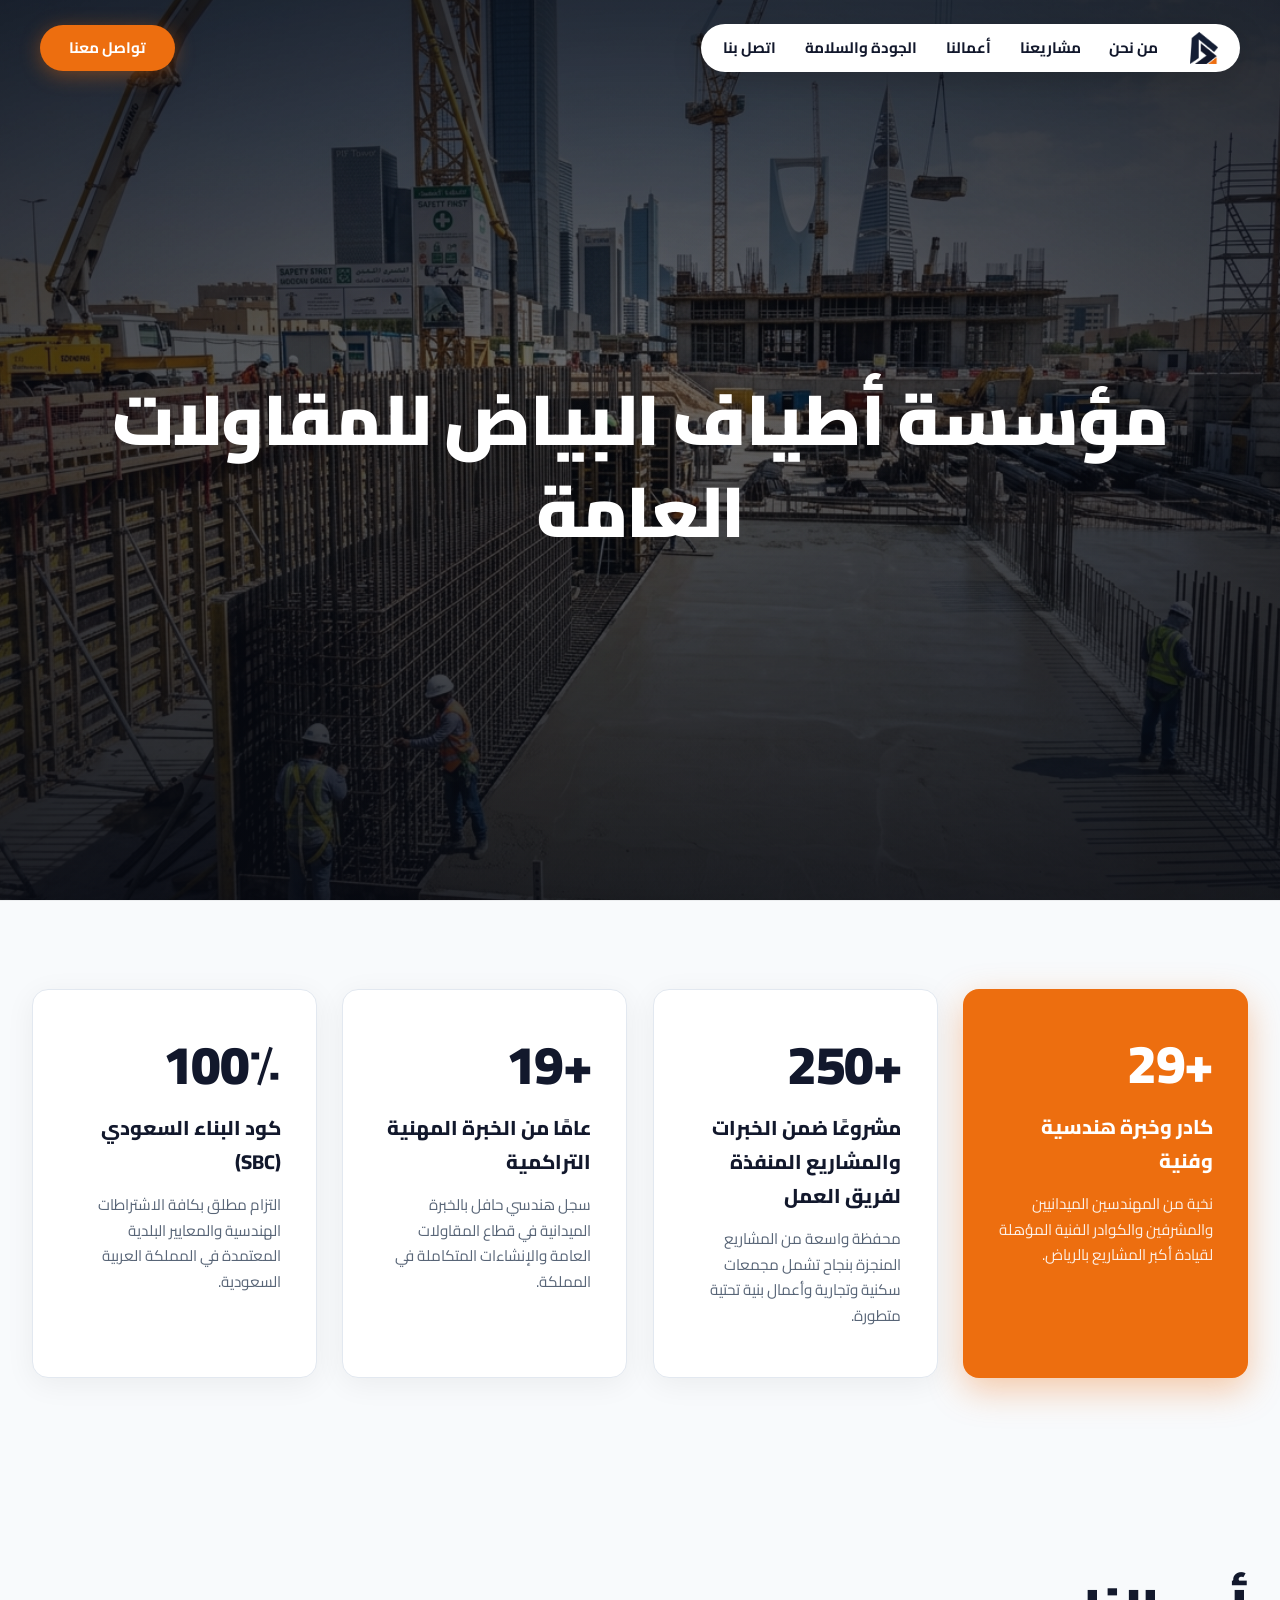
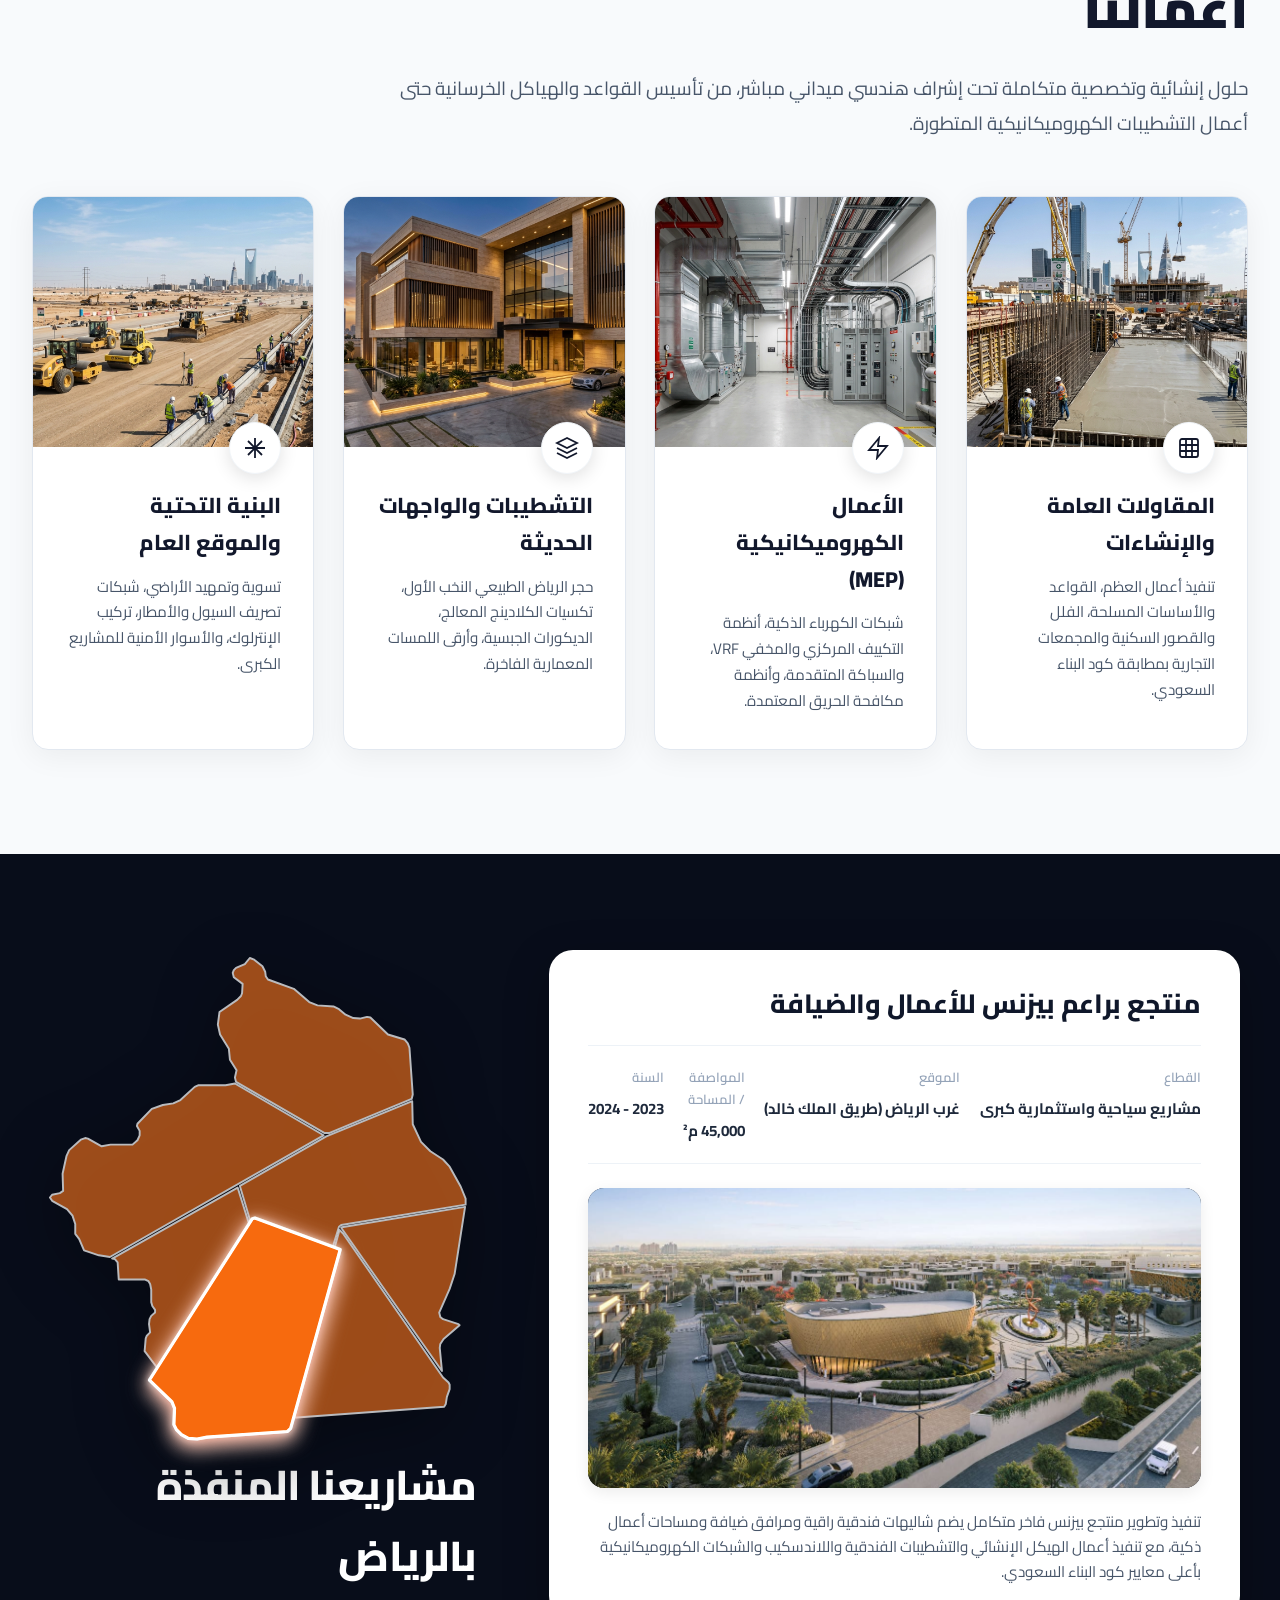
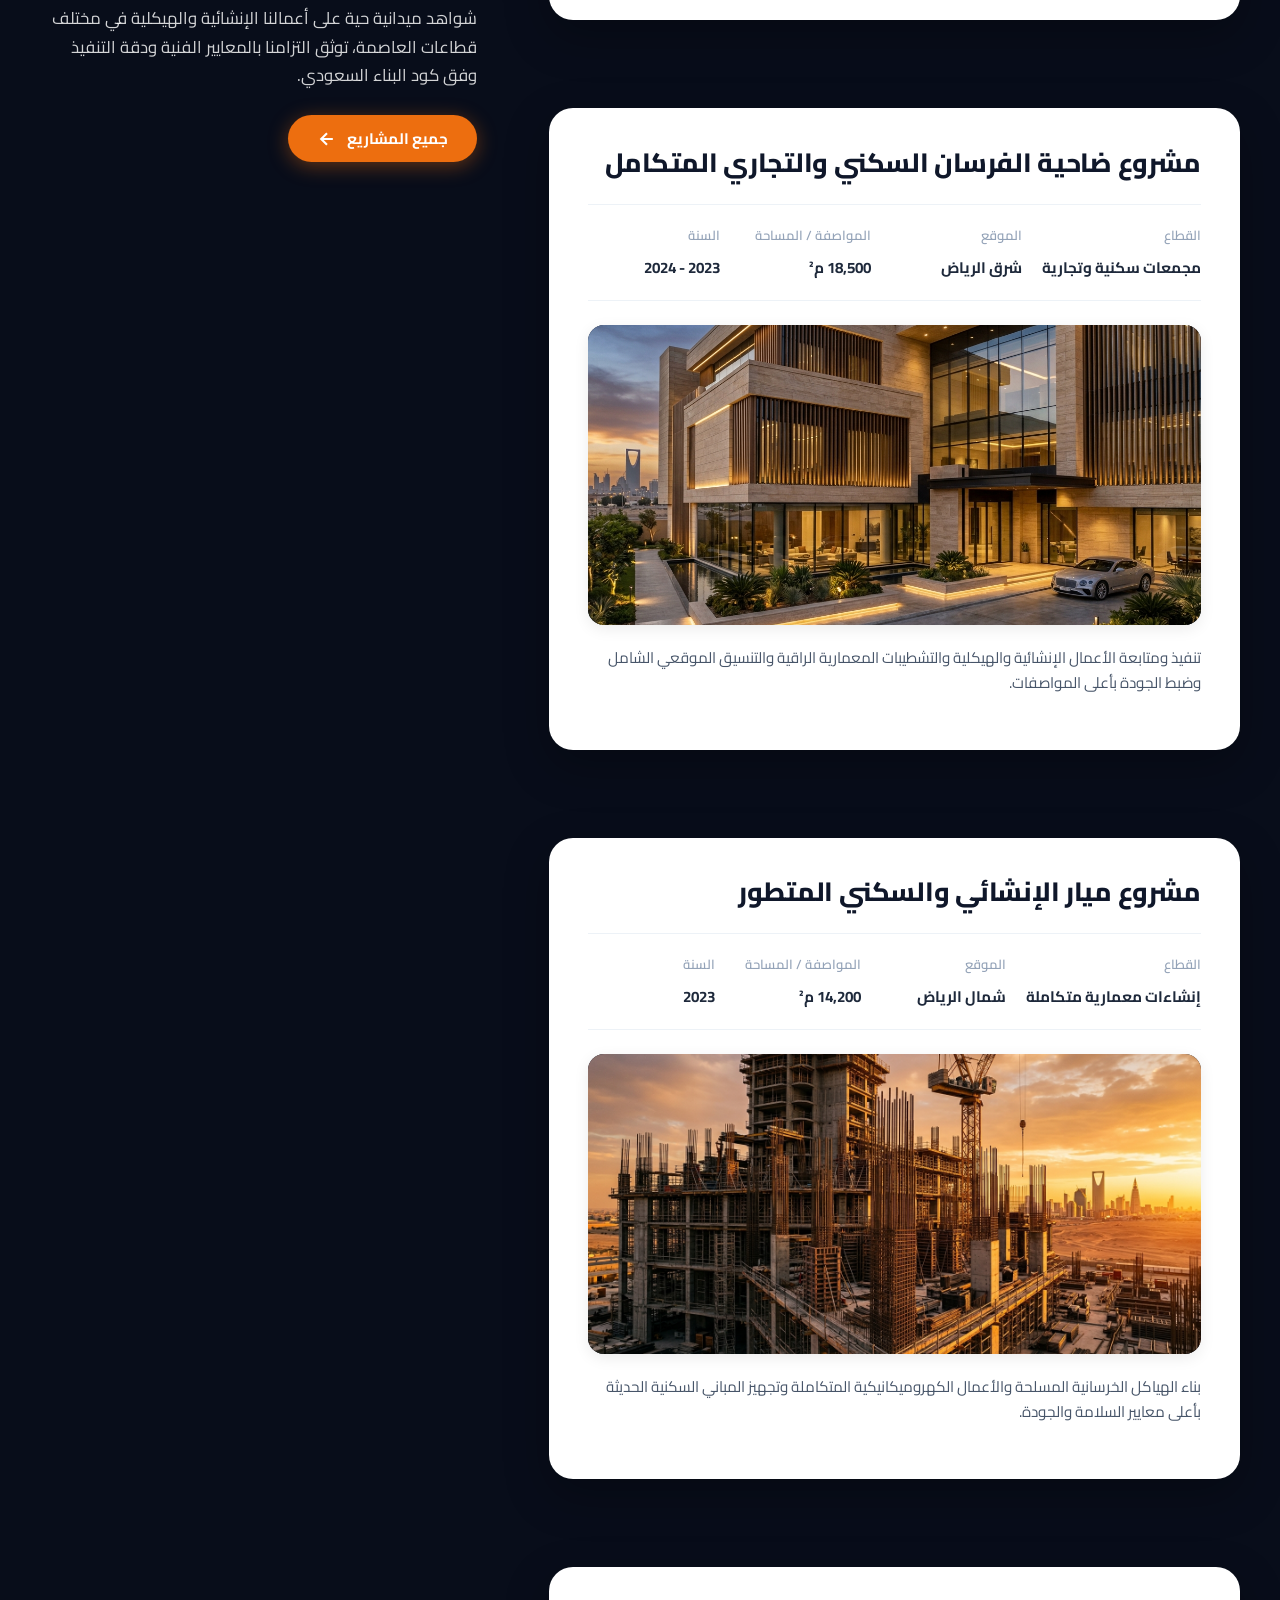
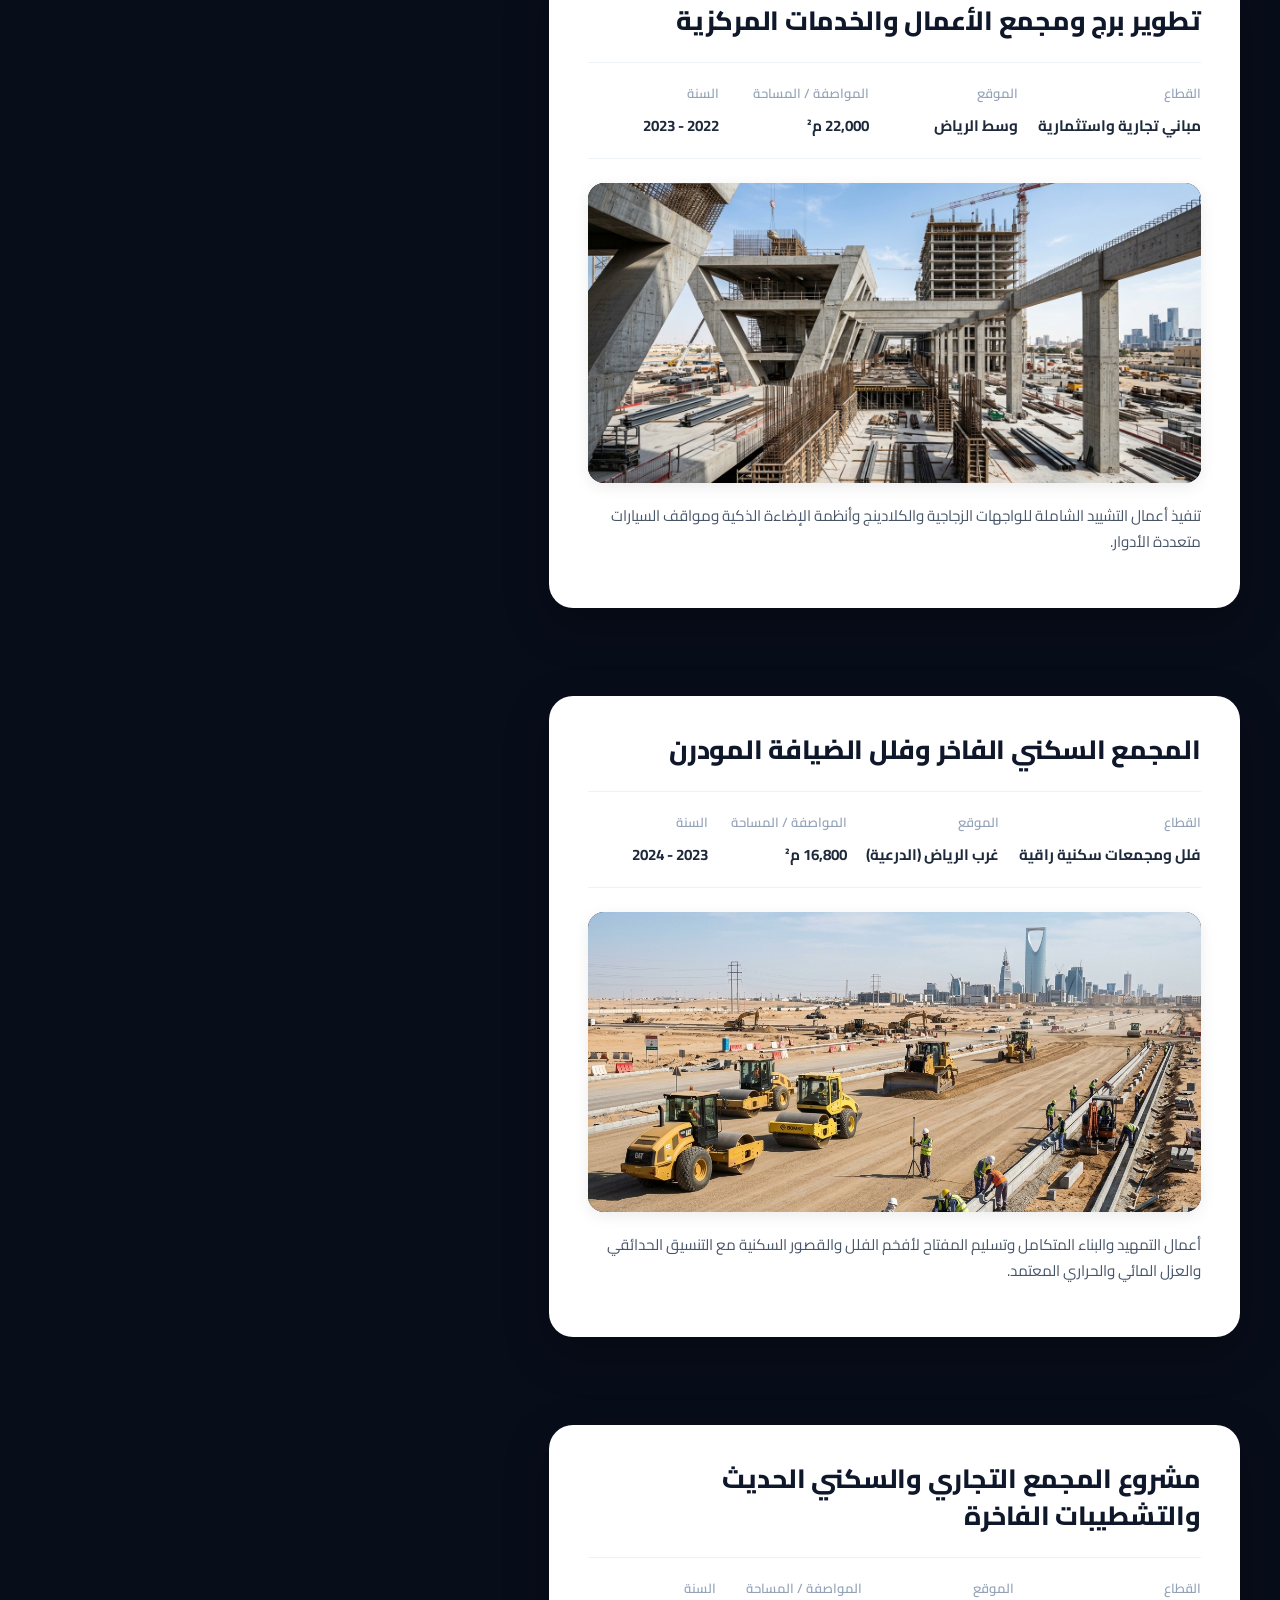
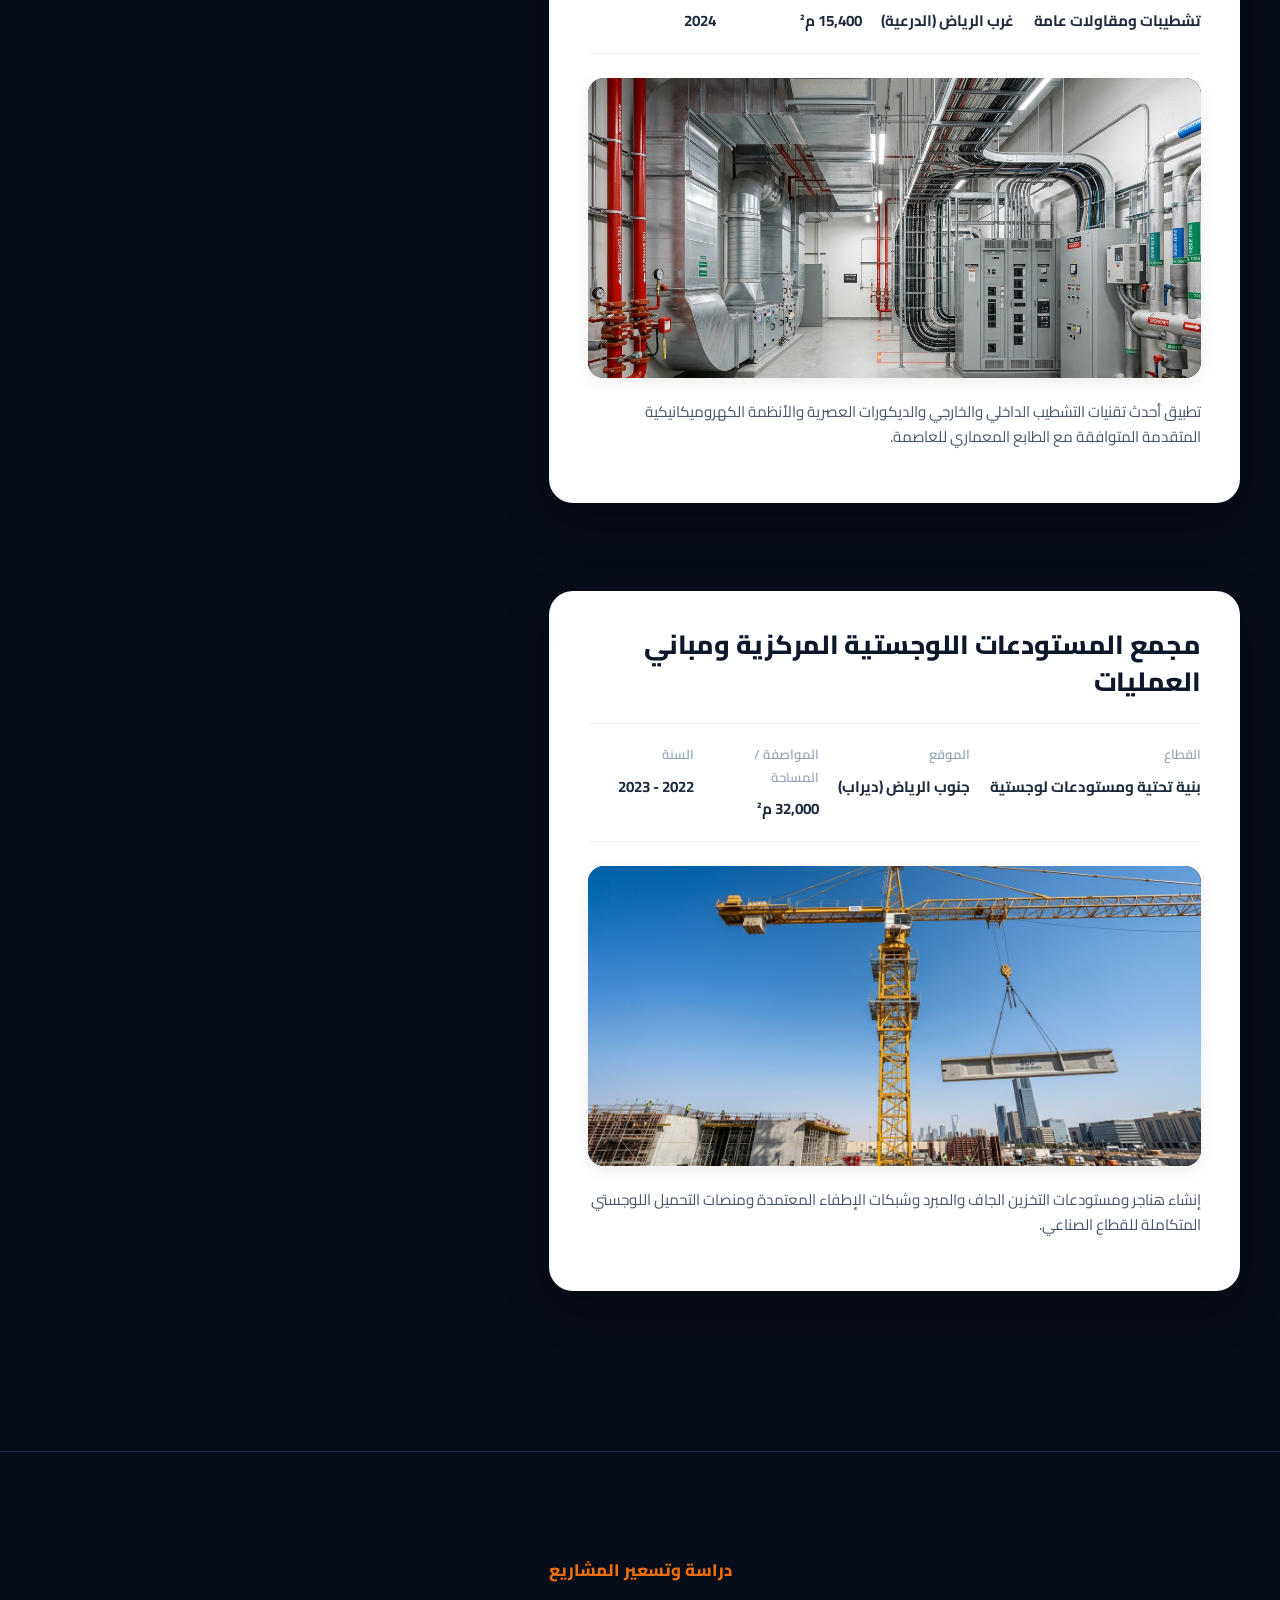
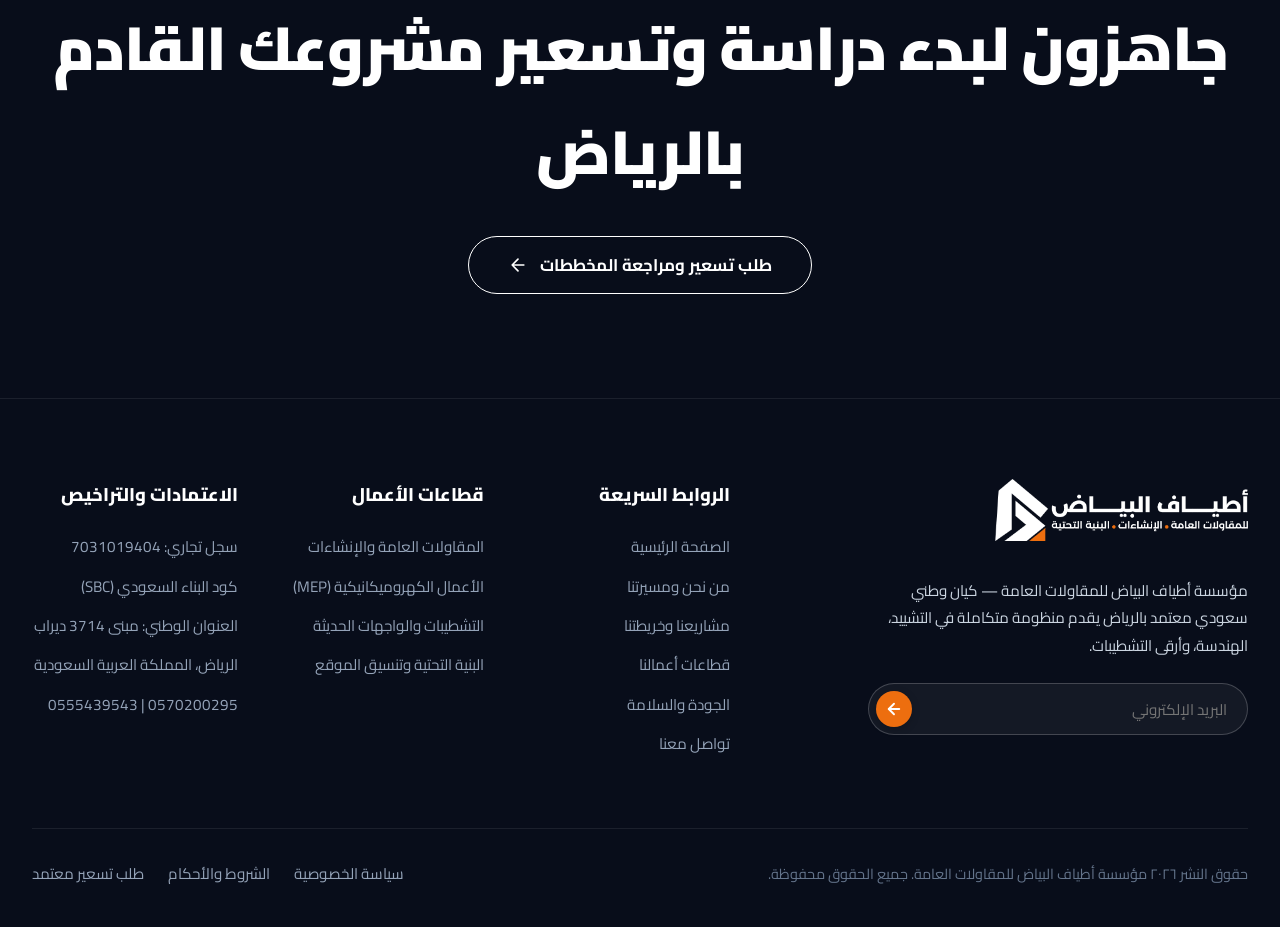
==== commit acd5b246: "Update Mayar project title by removing number 2 across index and projects pages" ====
--- a/website/index.html
+++ b/website/index.html
@@ -298,7 +298,7 @@
       <article class="scrolly-project-item" data-sector="sec-north" id="proj-item-mayar">
         <div class="project-white-card">
           <!-- 1. Title -->
-          <h3 class="p-card-title">مشروع ميار 2 الإنشائي والسكني المتطور</h3>
+          <h3 class="p-card-title">مشروع ميار الإنشائي والسكني المتطور</h3>
           
           <!-- 2. Metadata (4 Columns) -->
           <div class="p-card-meta-grid">
@@ -322,7 +322,7 @@
 
           <!-- 3. Photo inside the Container -->
           <div class="p-card-img-wrap">
-            <img src="images/projects/proj-2.jpg" alt="مشروع ميار 2 الإنشائي والسكني المتطور" loading="lazy">
+            <img src="images/projects/proj-2.jpg" alt="مشروع ميار الإنشائي والسكني المتطور" loading="lazy">
           </div>
 
           <!-- 4. Description -->
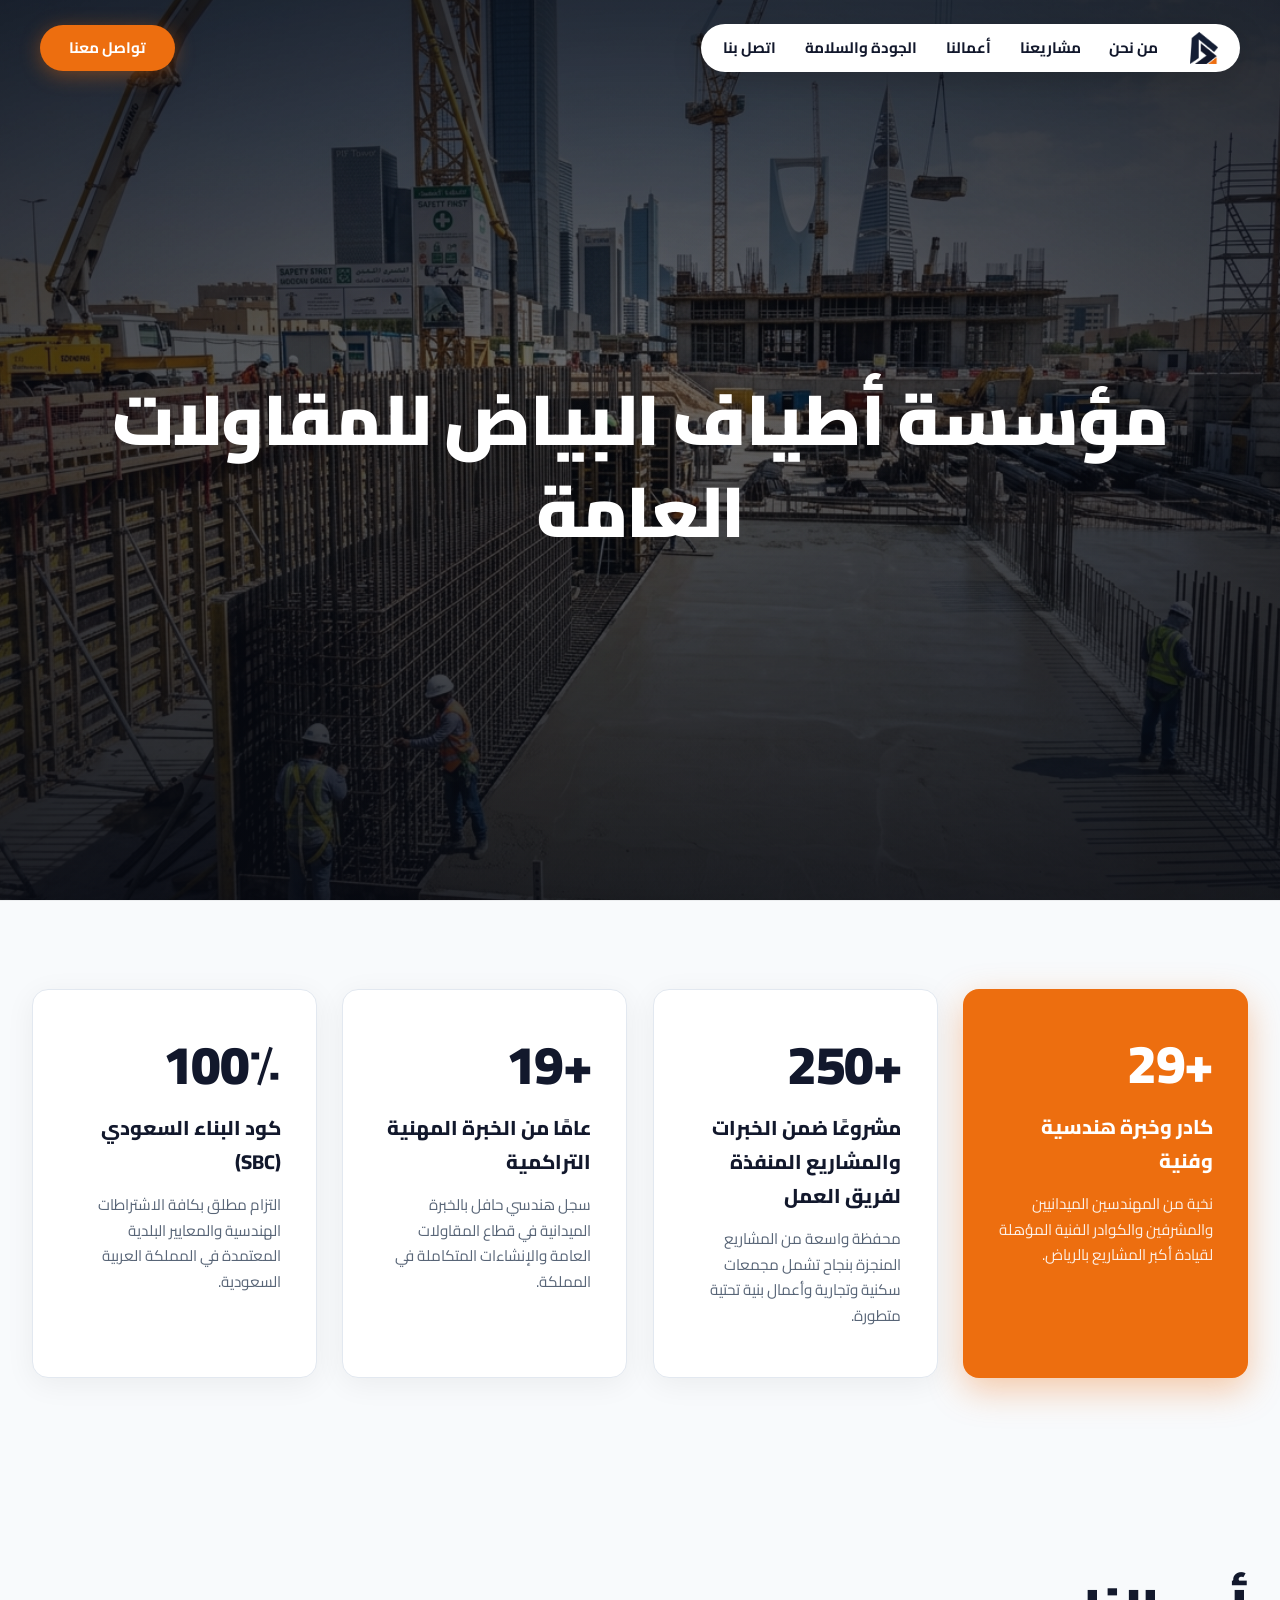
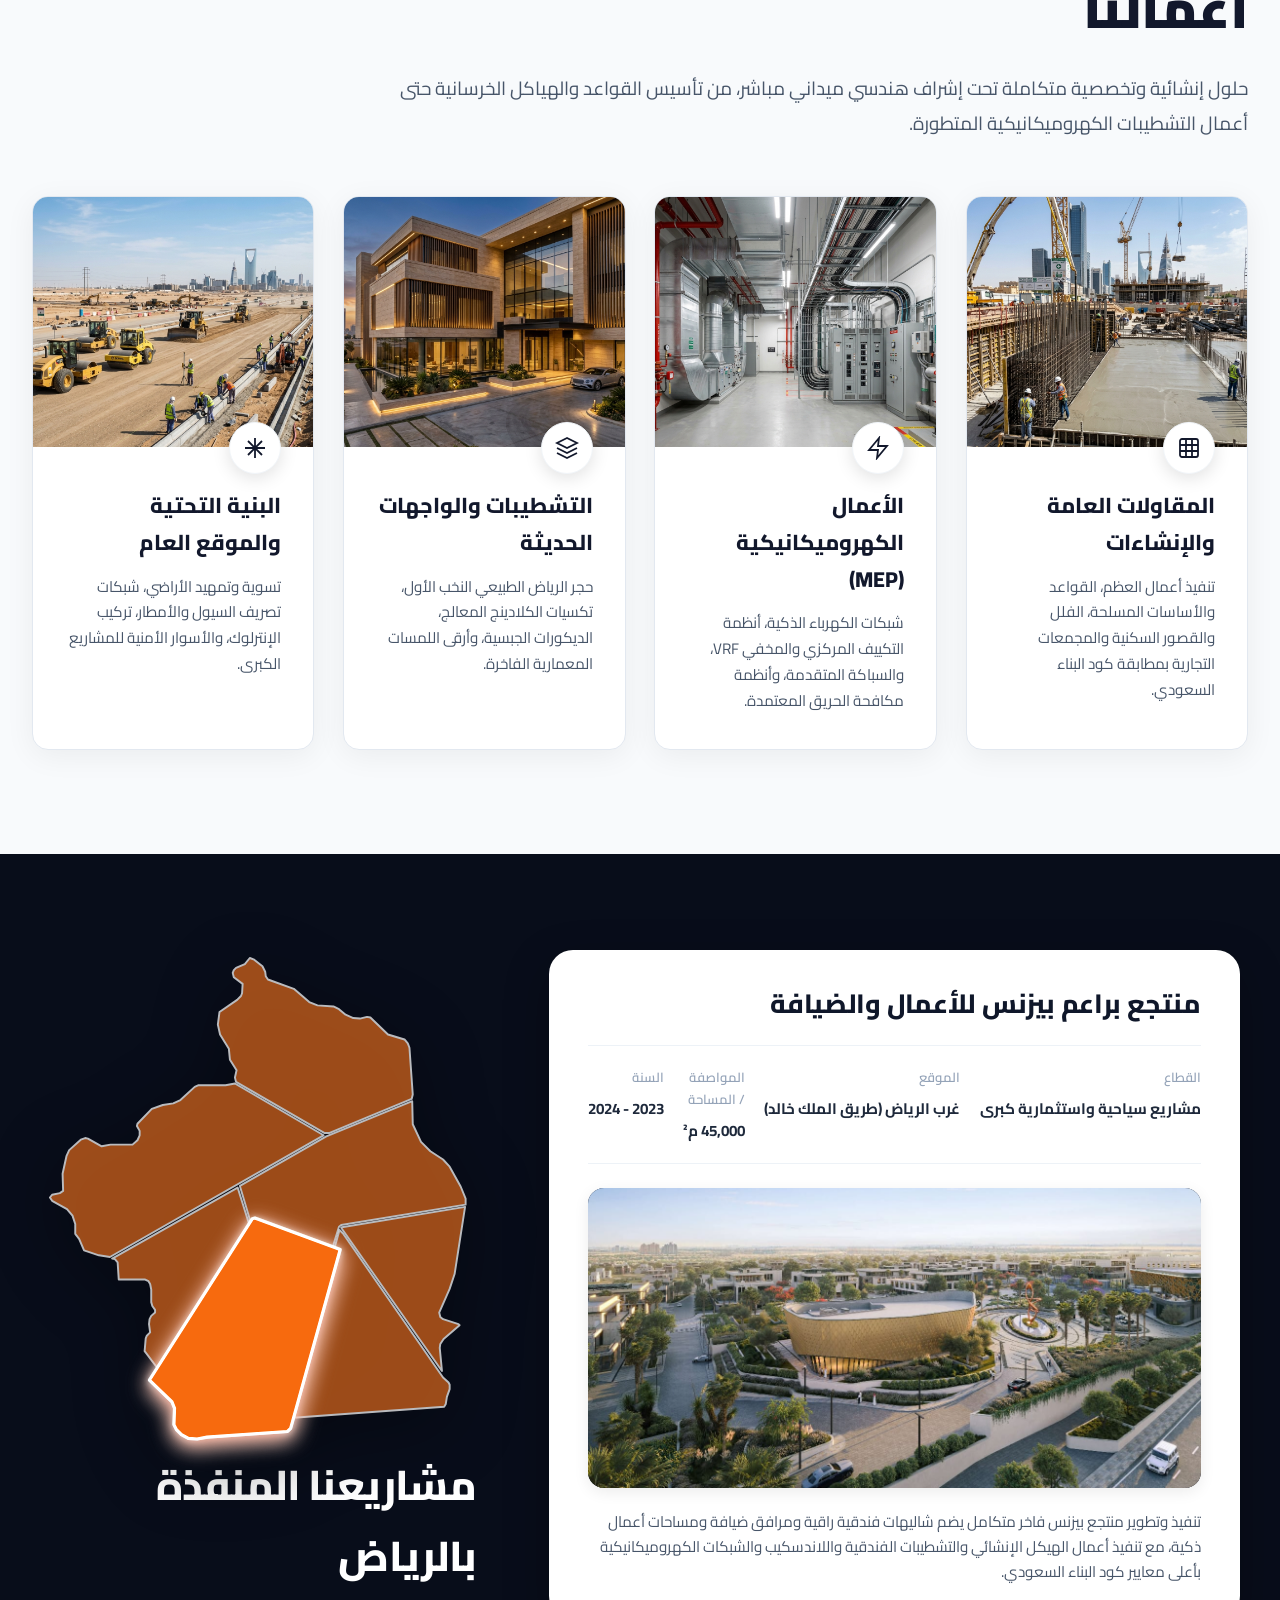
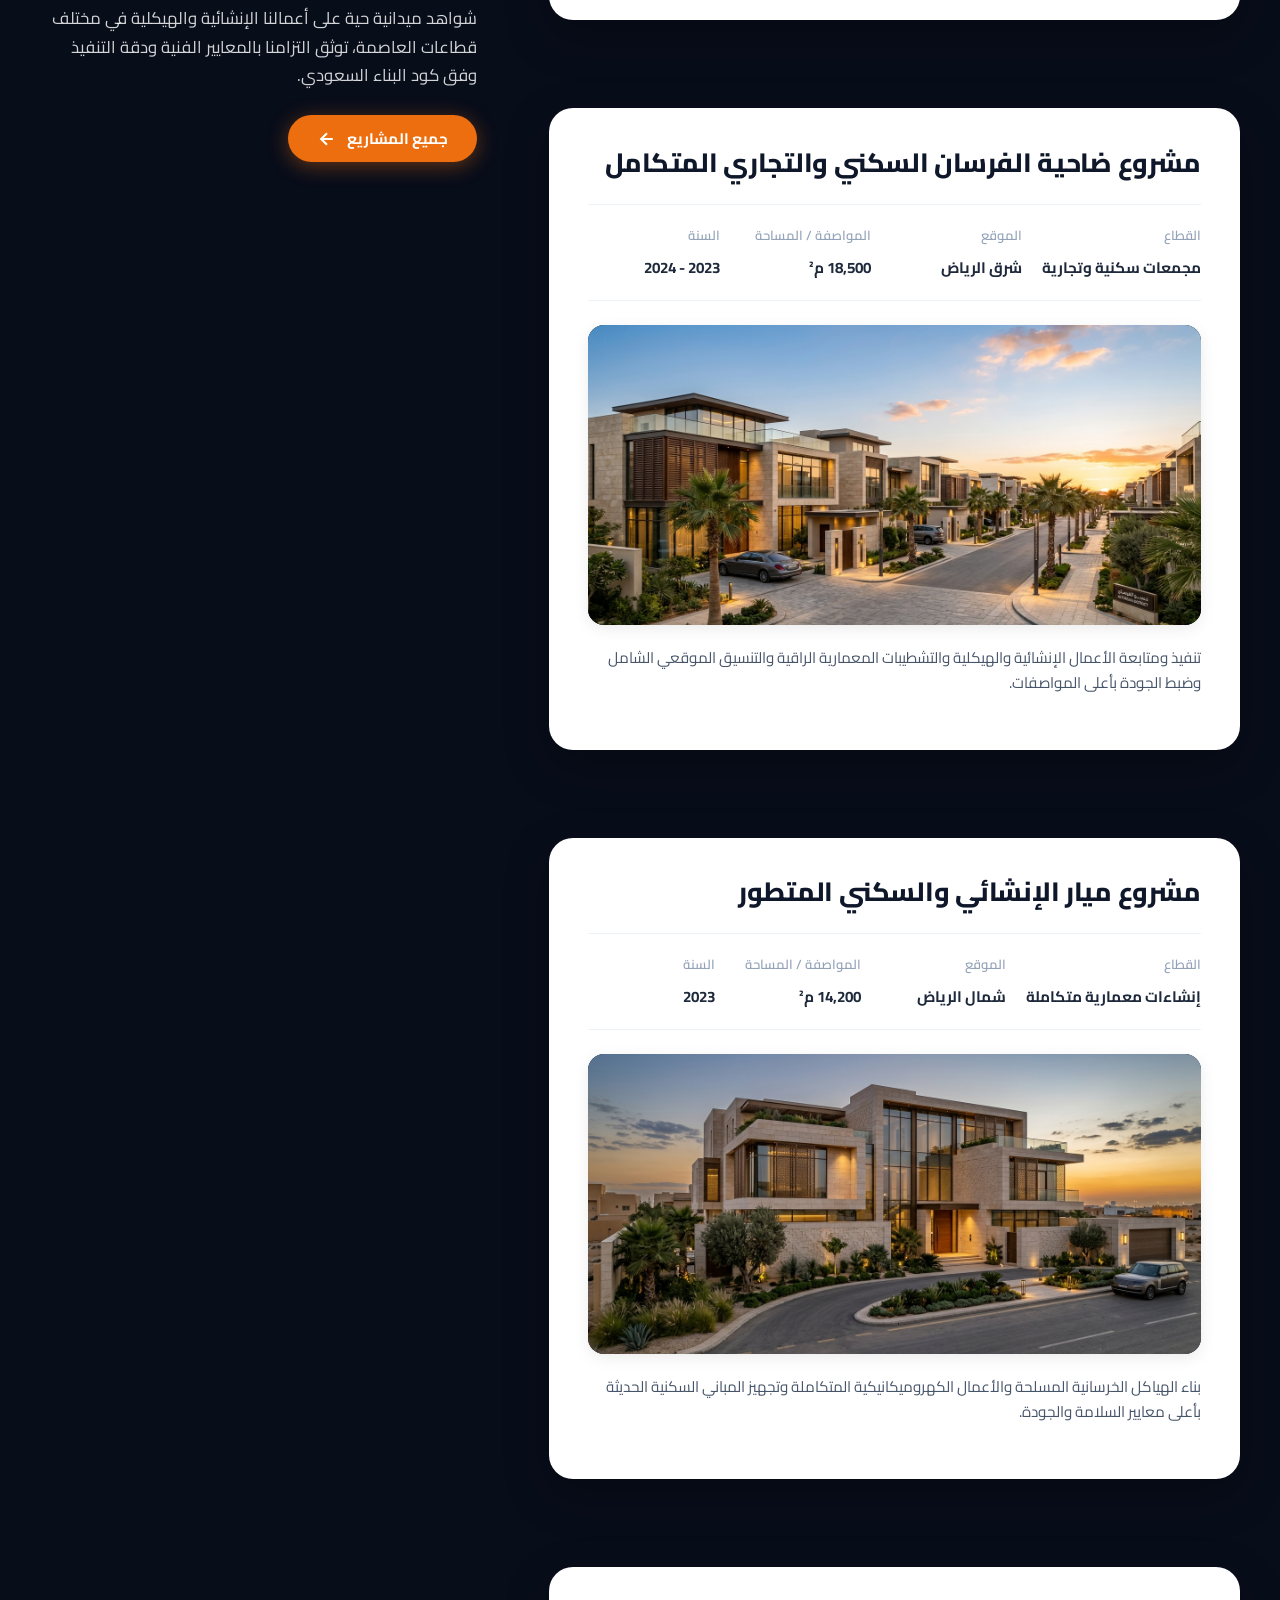
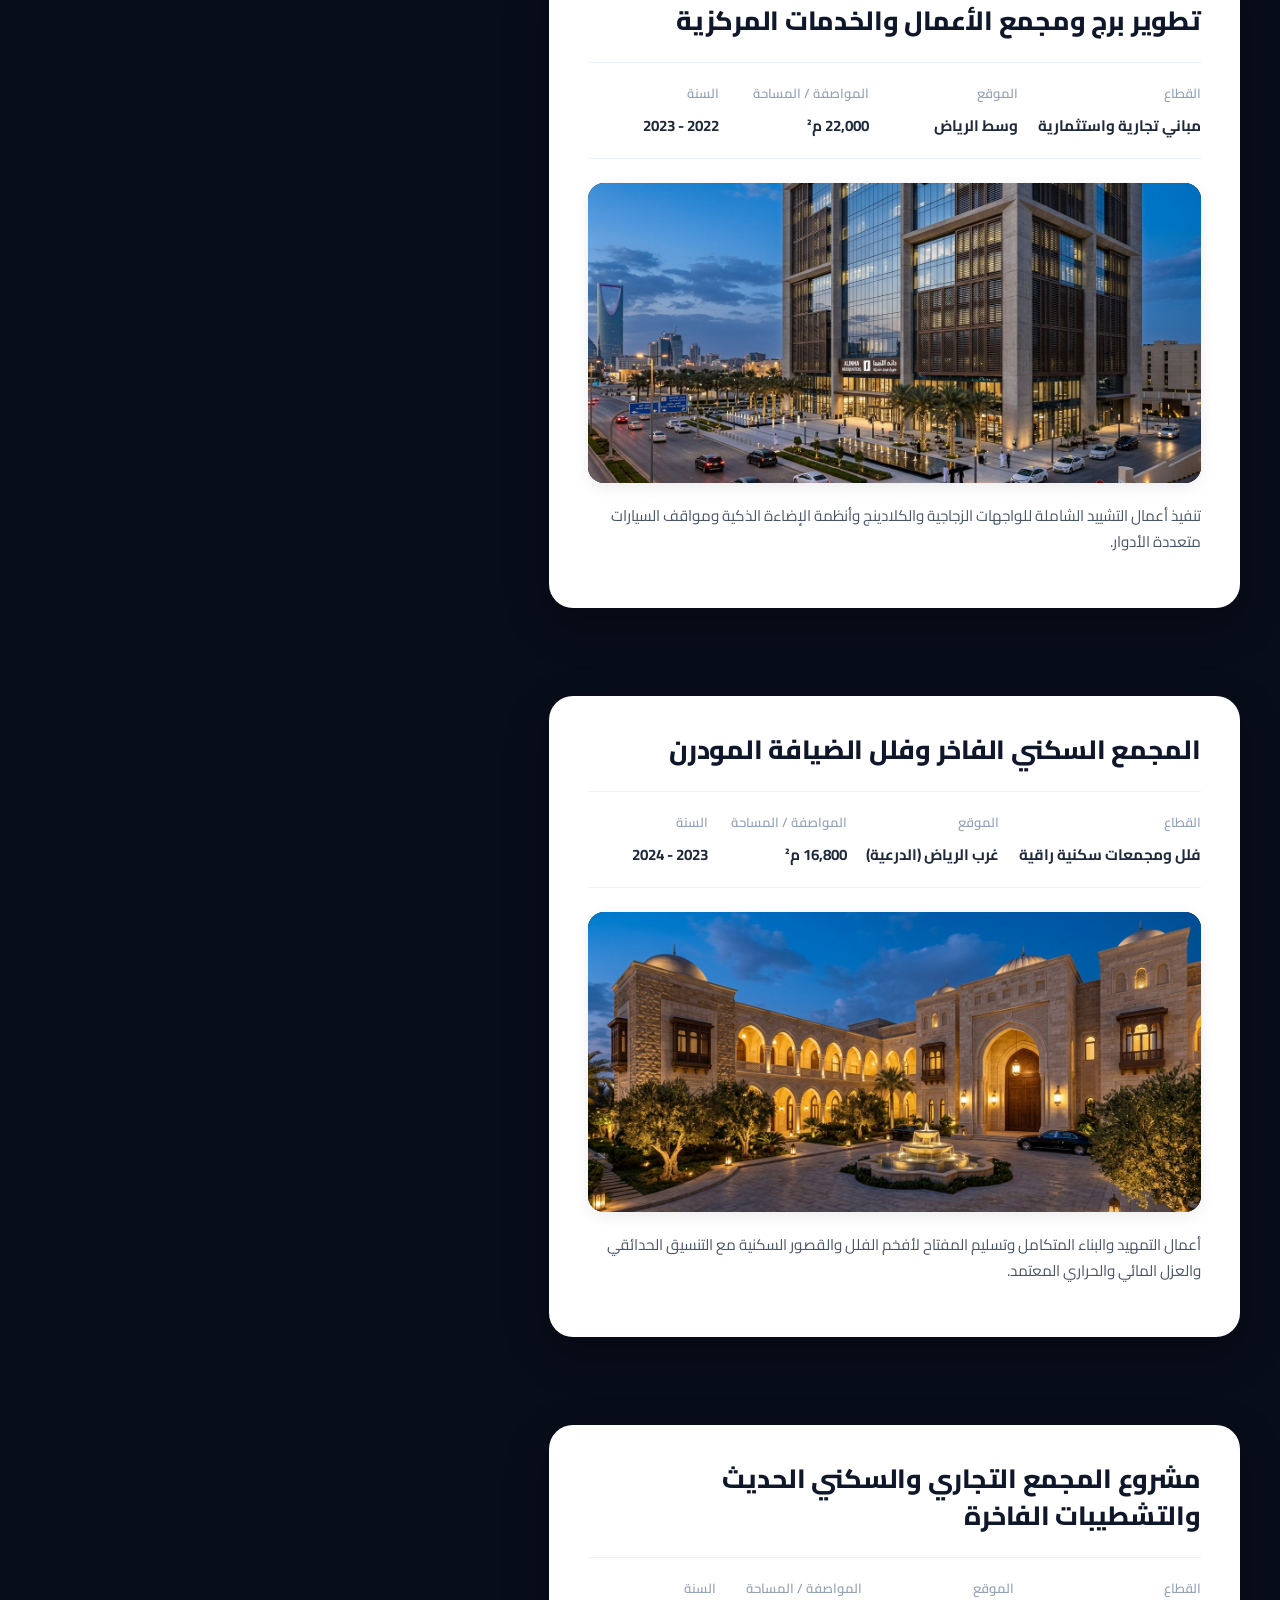
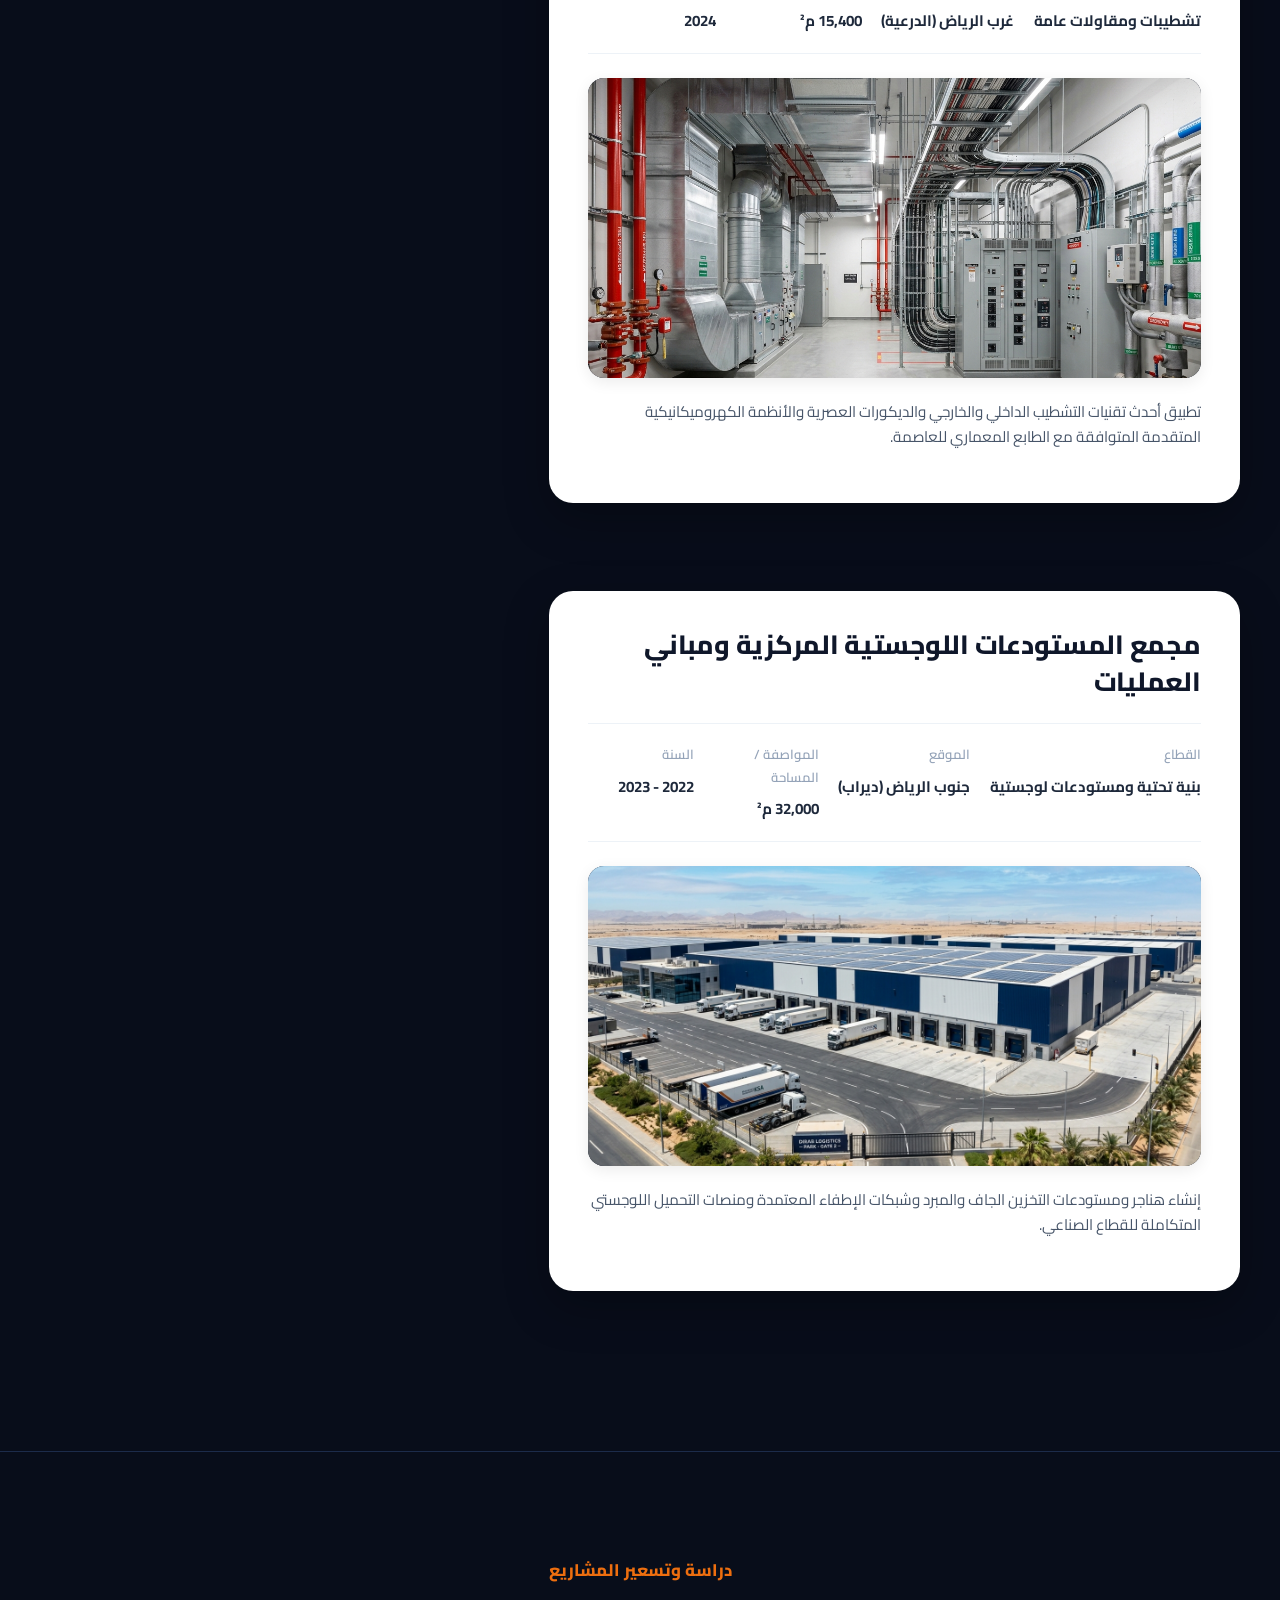
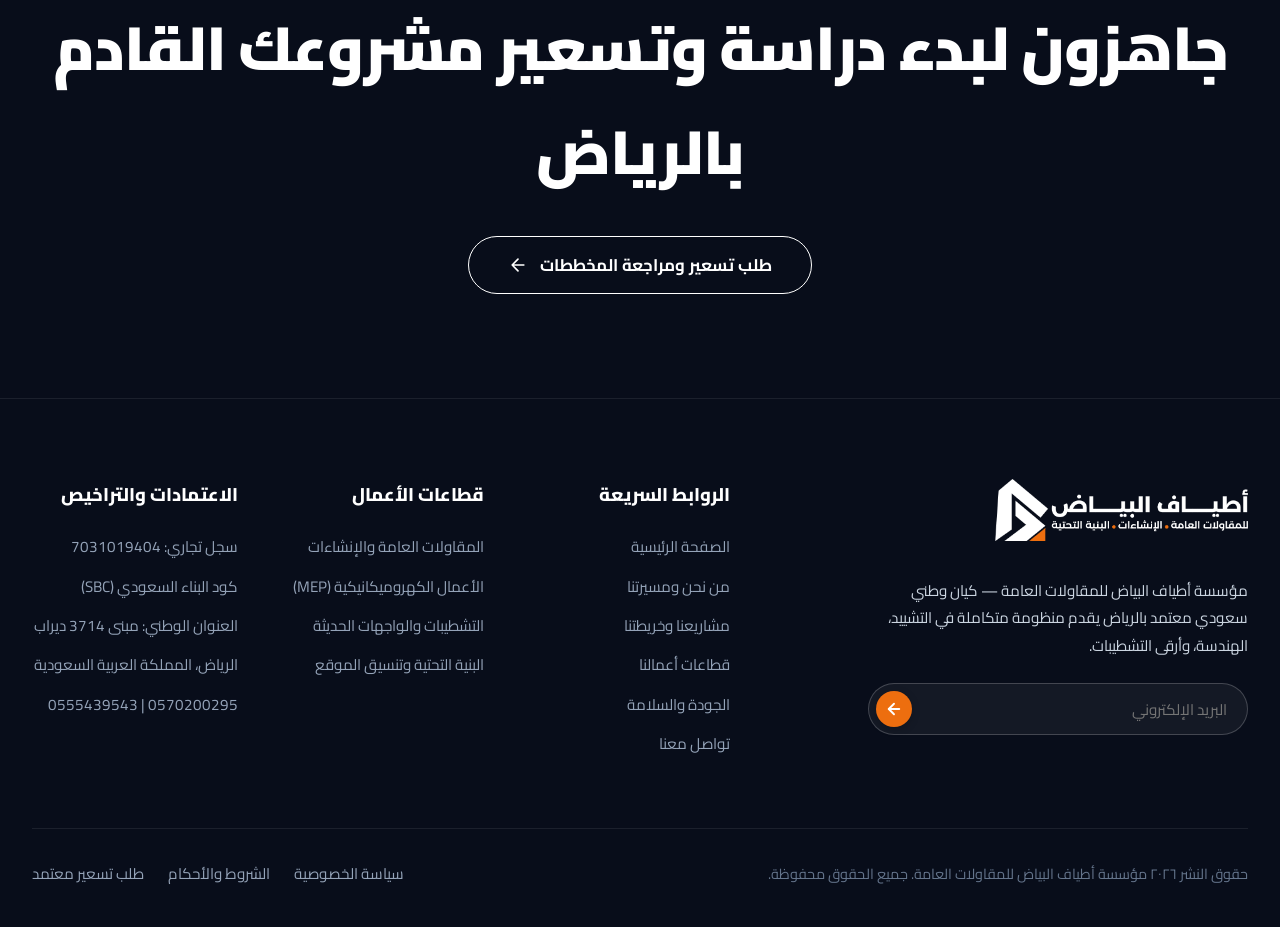
==== commit 67ff139a: "Replace project placeholder photos with authentic Ultra-HD architectural imagery for all Riyadh proj" ====
--- a/website/index.html
+++ b/website/index.html
@@ -8,7 +8,7 @@
   <meta name="viewport" content="width=device-width, initial-scale=1.0">
   <title>مؤسسة أطياف البياض للمقاولات العامة | مقاولات عامة وإنشاءات بالرياض</title>
   <meta name="description" content="مؤسسة أطياف البياض للمقاولات العامة بالرياض. تنفيذ أعمال العظم، التشطيبات، الكهروميكانيك، والبنية التحتية وفق كود البناء السعودي SBC مع ضمان 10 سنوات.">
-  <link rel="stylesheet" href="css/style.css?v=20260917_v16">
+  <link rel="stylesheet" href="css/style.css?v=20260917_v17">
   <link rel="icon" href="images/logo/logo-icon.png">
 </head>
 <body>
@@ -623,7 +623,7 @@
   </div>
 </footer>
 
-<script src="js/main.js?v=20260917_v16"></script>
+<script src="js/main.js?v=20260917_v17"></script>
 </body>
 </html>
 
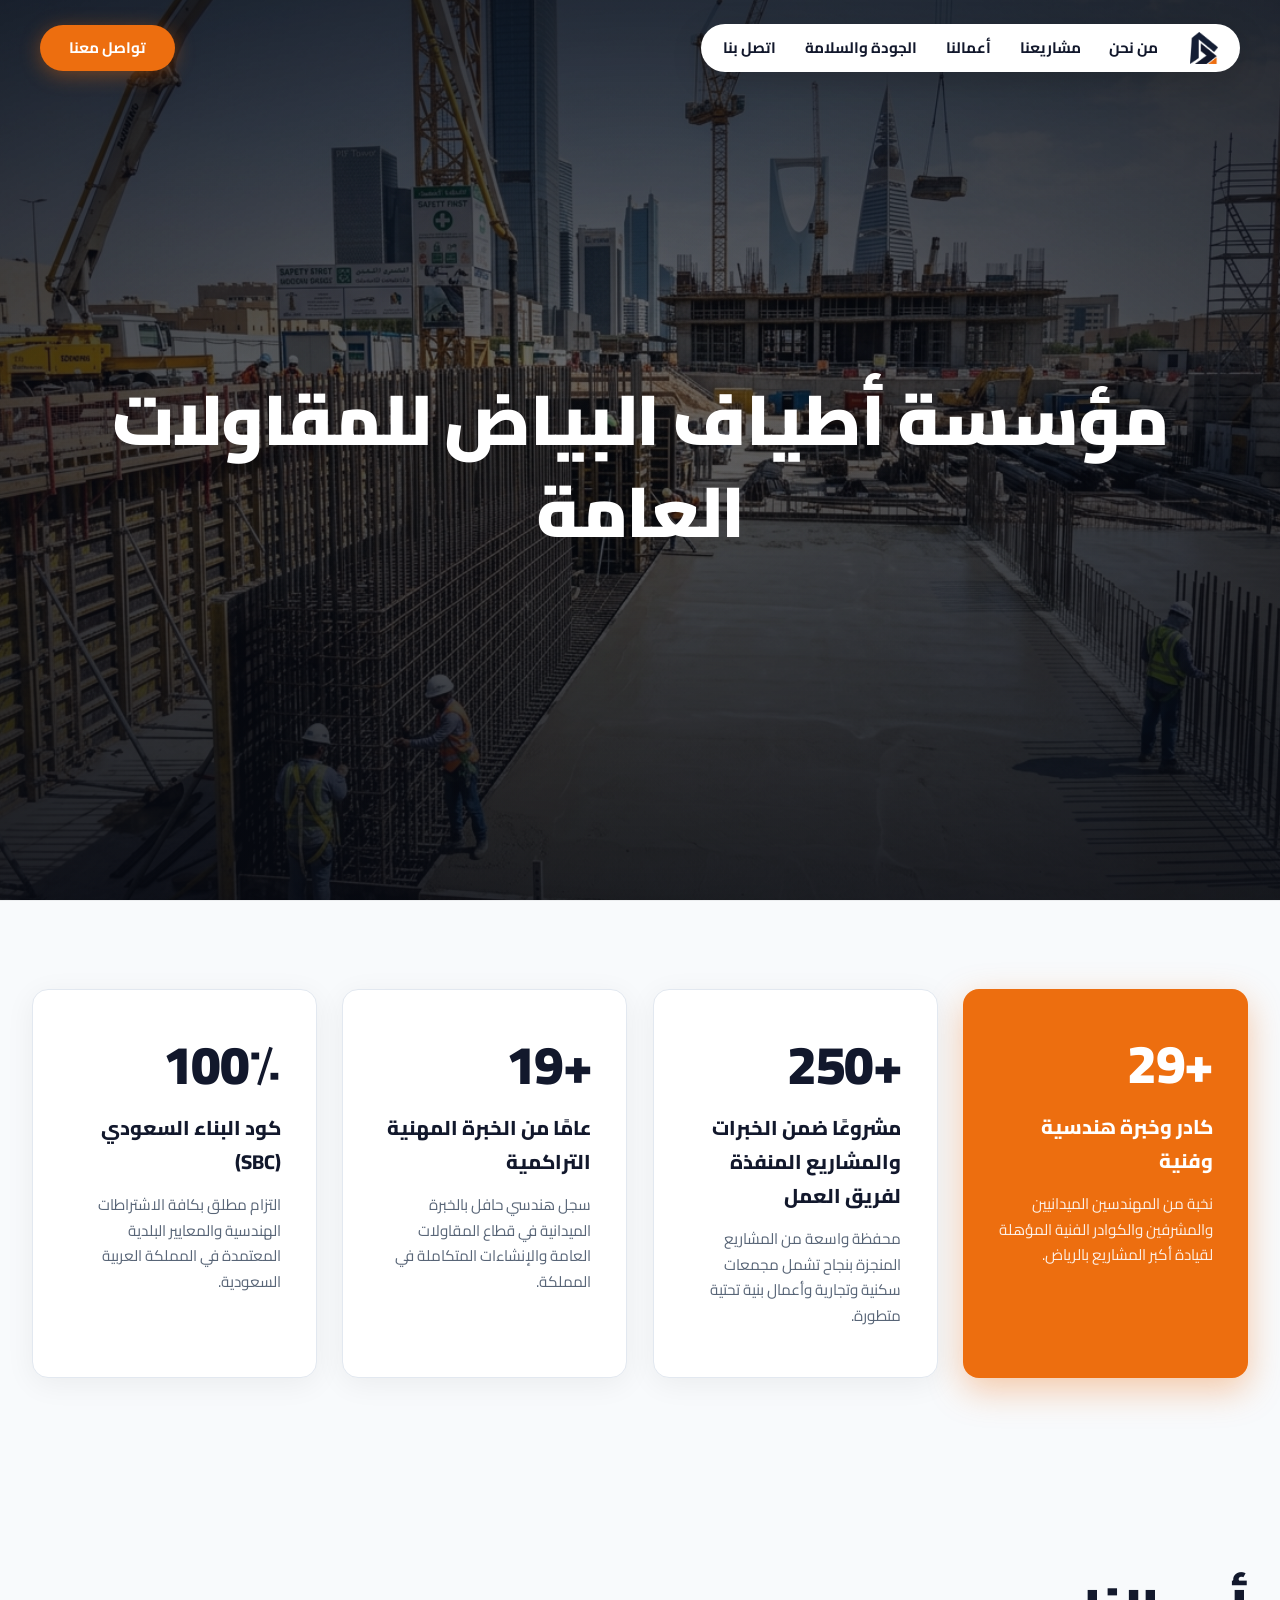
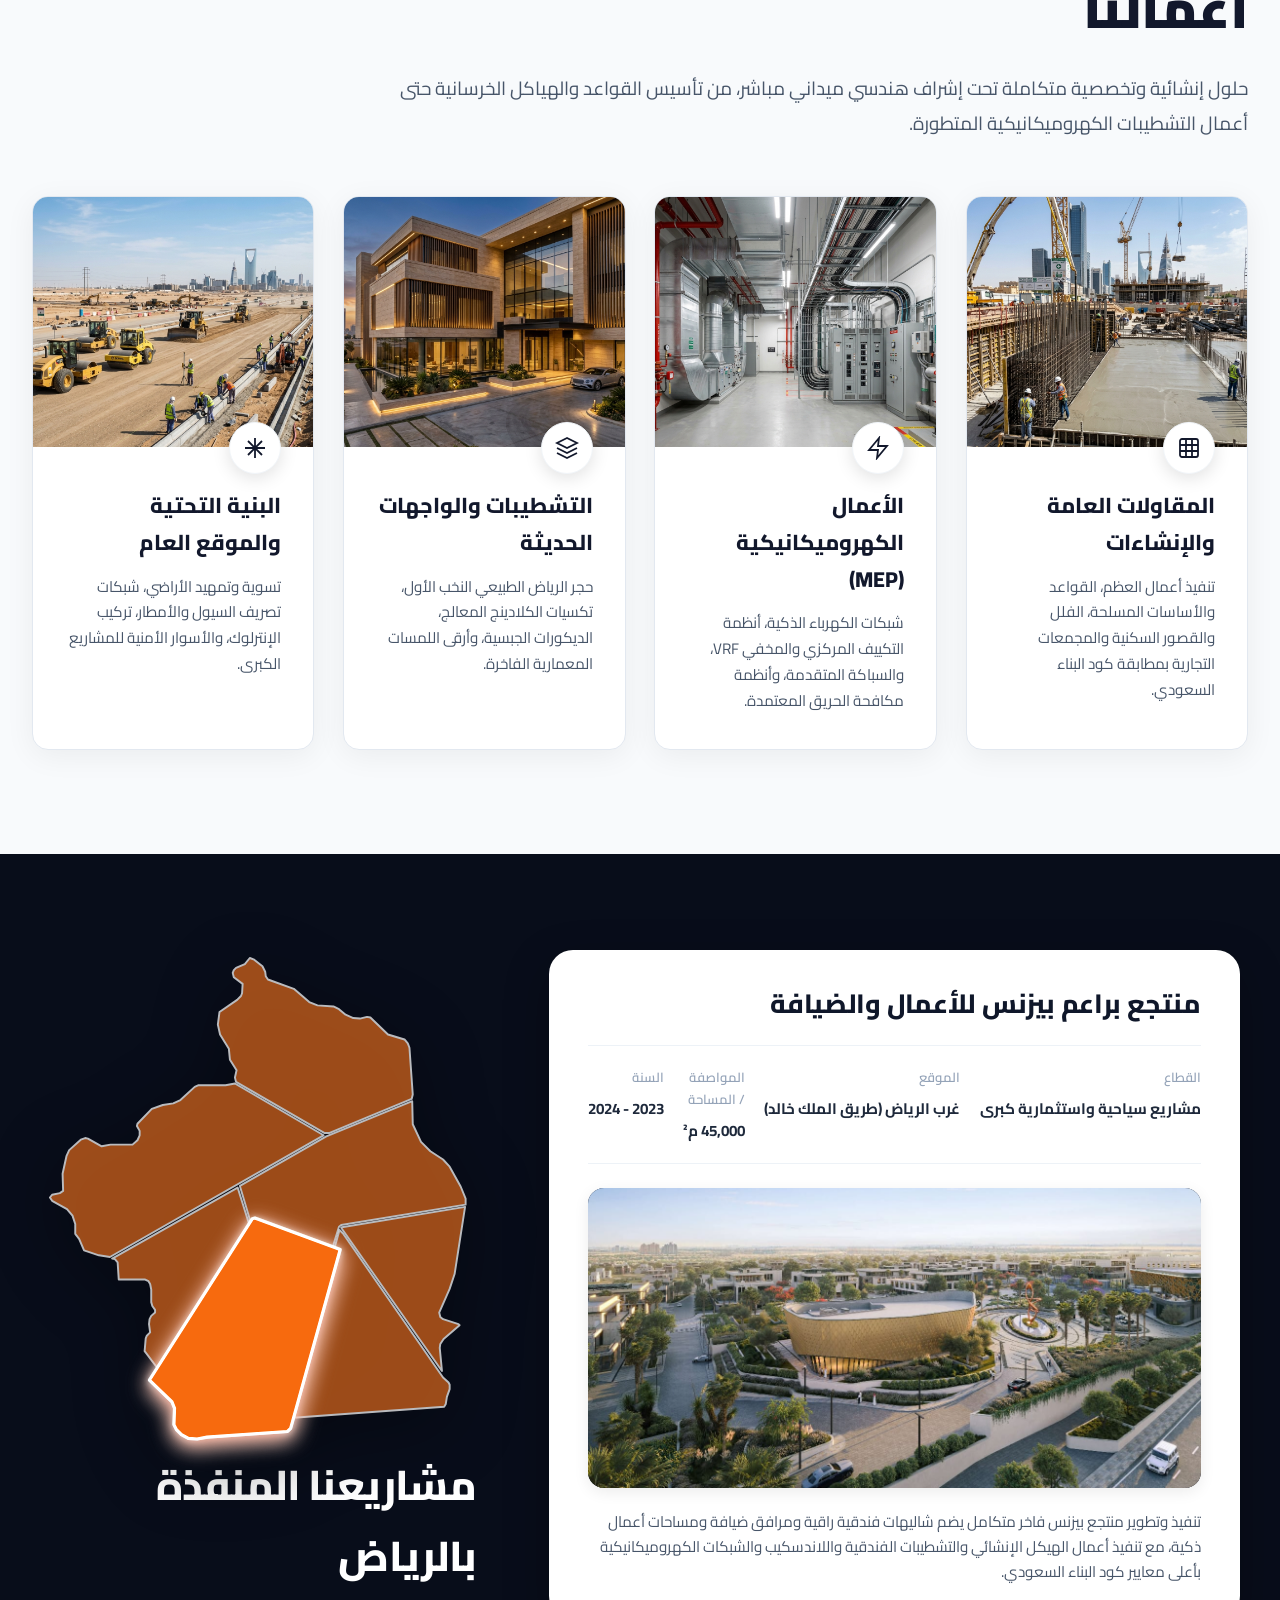
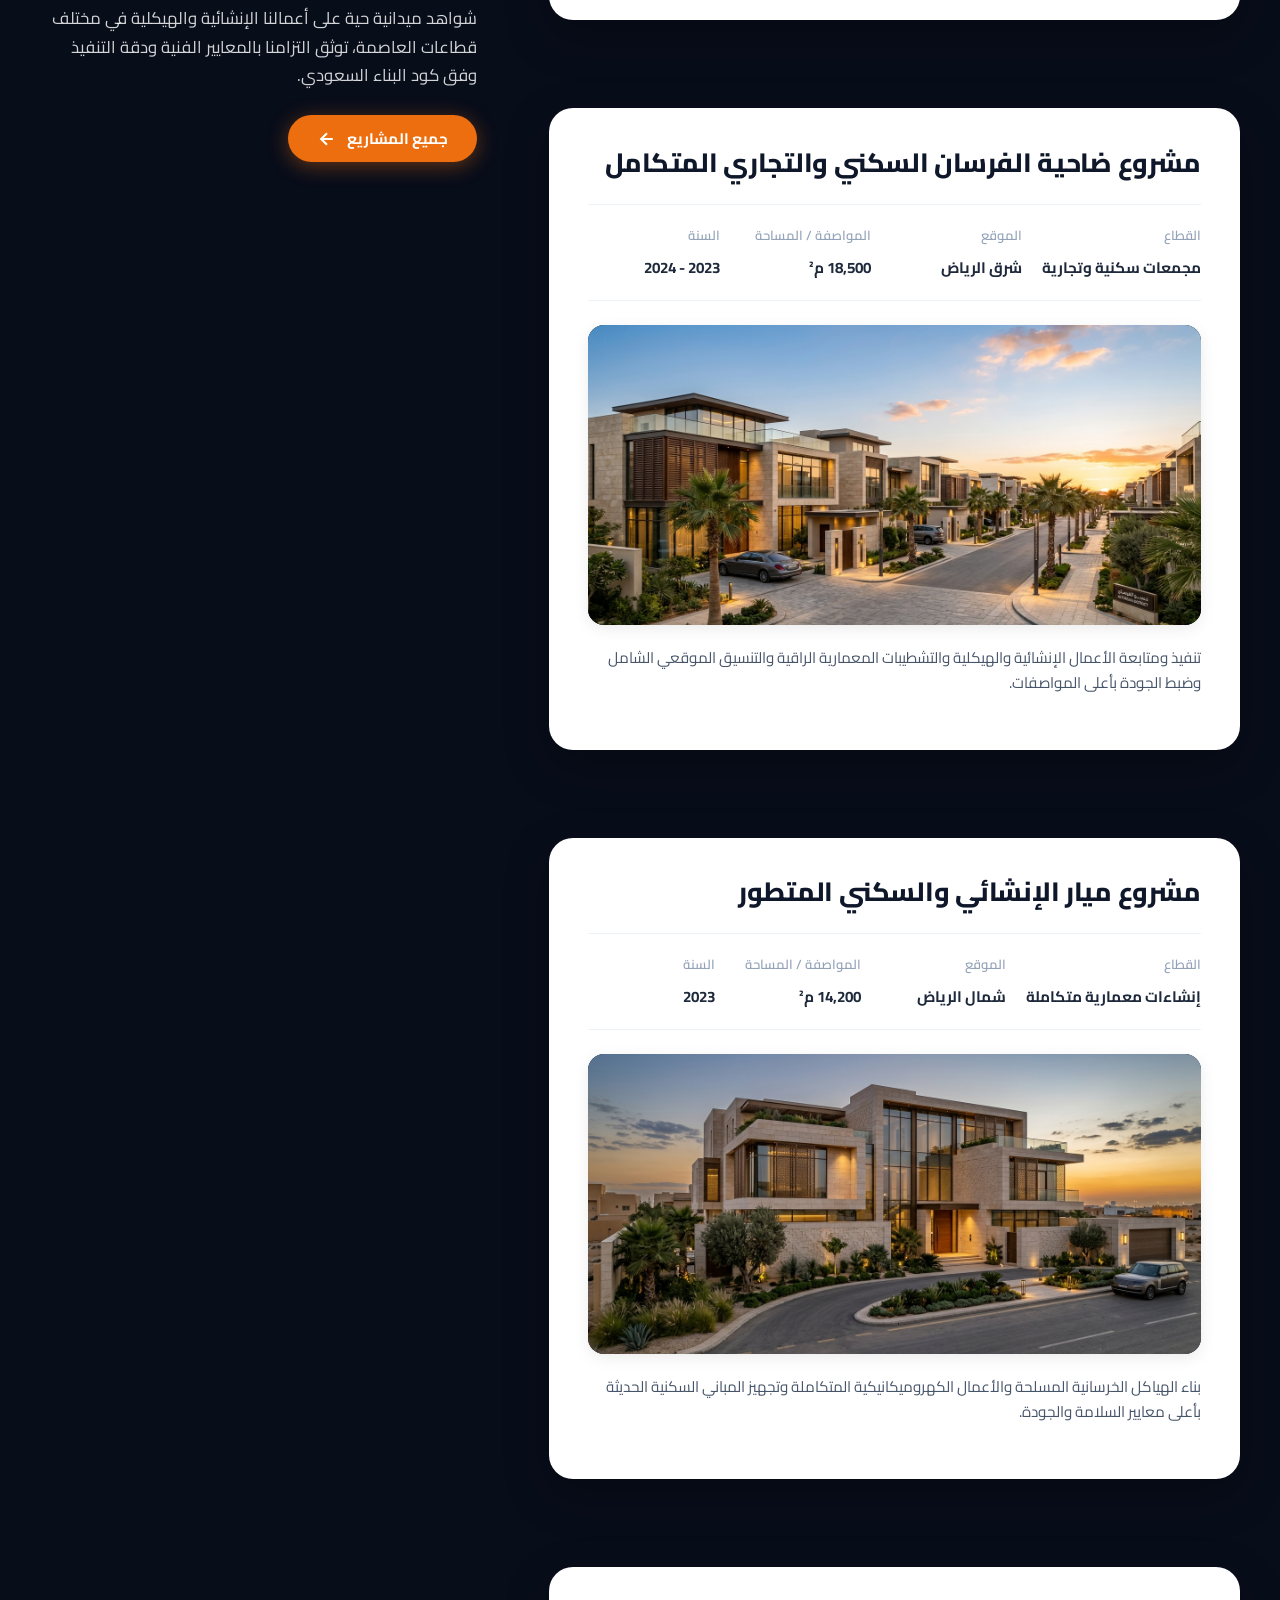
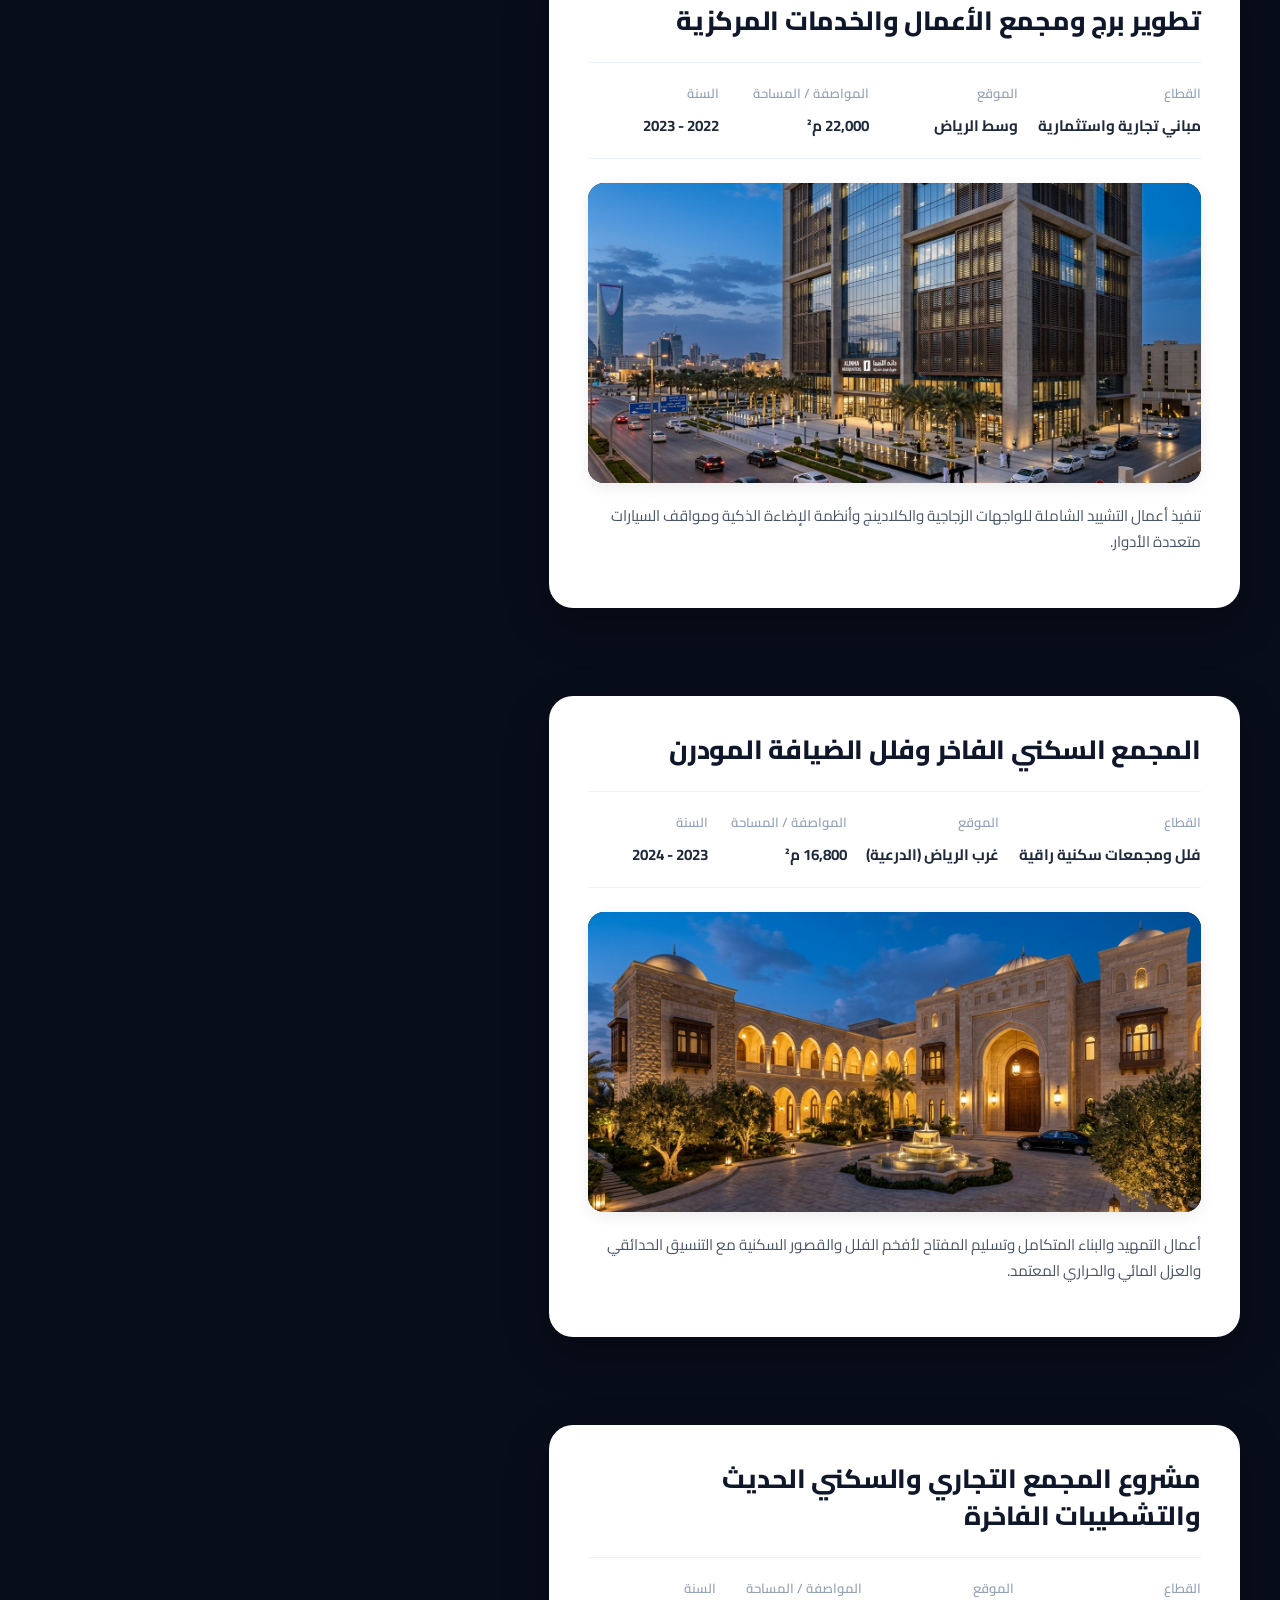
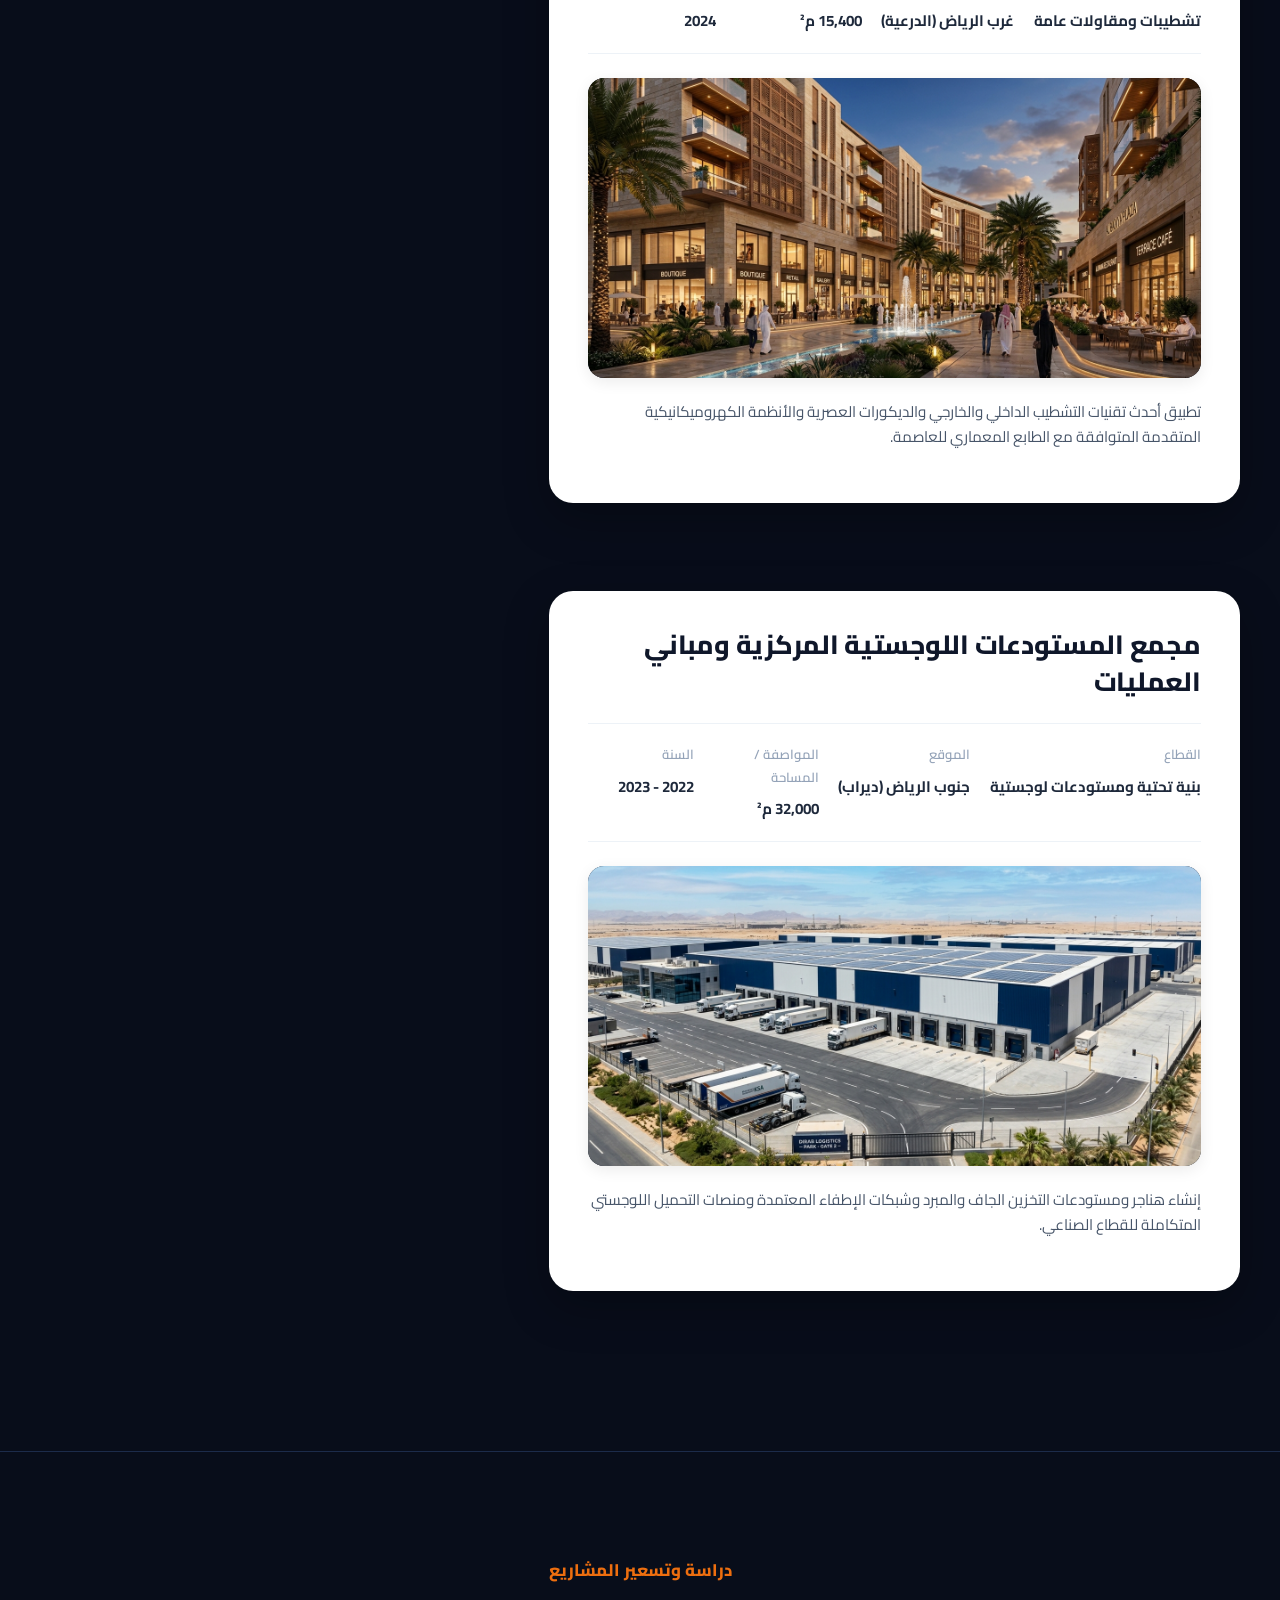
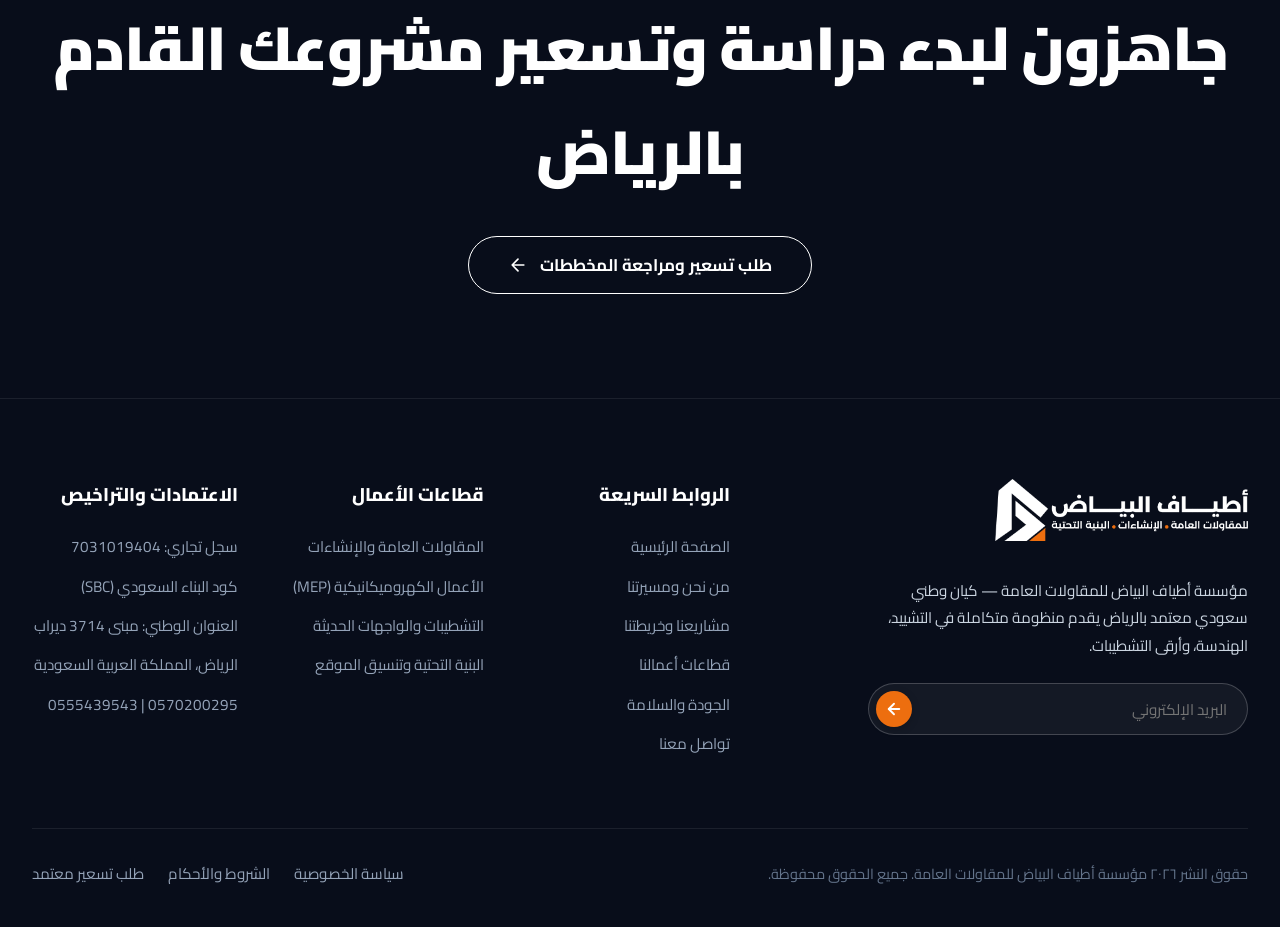
==== commit 74195dec: "Update Project 5 (Diriyah Commercial & Residential Complex) photo to match luxury architectural plaz" ====
--- a/website/index.html
+++ b/website/index.html
@@ -8,7 +8,7 @@
   <meta name="viewport" content="width=device-width, initial-scale=1.0">
   <title>مؤسسة أطياف البياض للمقاولات العامة | مقاولات عامة وإنشاءات بالرياض</title>
   <meta name="description" content="مؤسسة أطياف البياض للمقاولات العامة بالرياض. تنفيذ أعمال العظم، التشطيبات، الكهروميكانيك، والبنية التحتية وفق كود البناء السعودي SBC مع ضمان 10 سنوات.">
-  <link rel="stylesheet" href="css/style.css?v=20260917_v17">
+  <link rel="stylesheet" href="css/style.css?v=20260917_v18">
   <link rel="icon" href="images/logo/logo-icon.png">
 </head>
 <body>
@@ -623,7 +623,7 @@
   </div>
 </footer>
 
-<script src="js/main.js?v=20260917_v17"></script>
+<script src="js/main.js?v=20260917_v18"></script>
 </body>
 </html>
 
